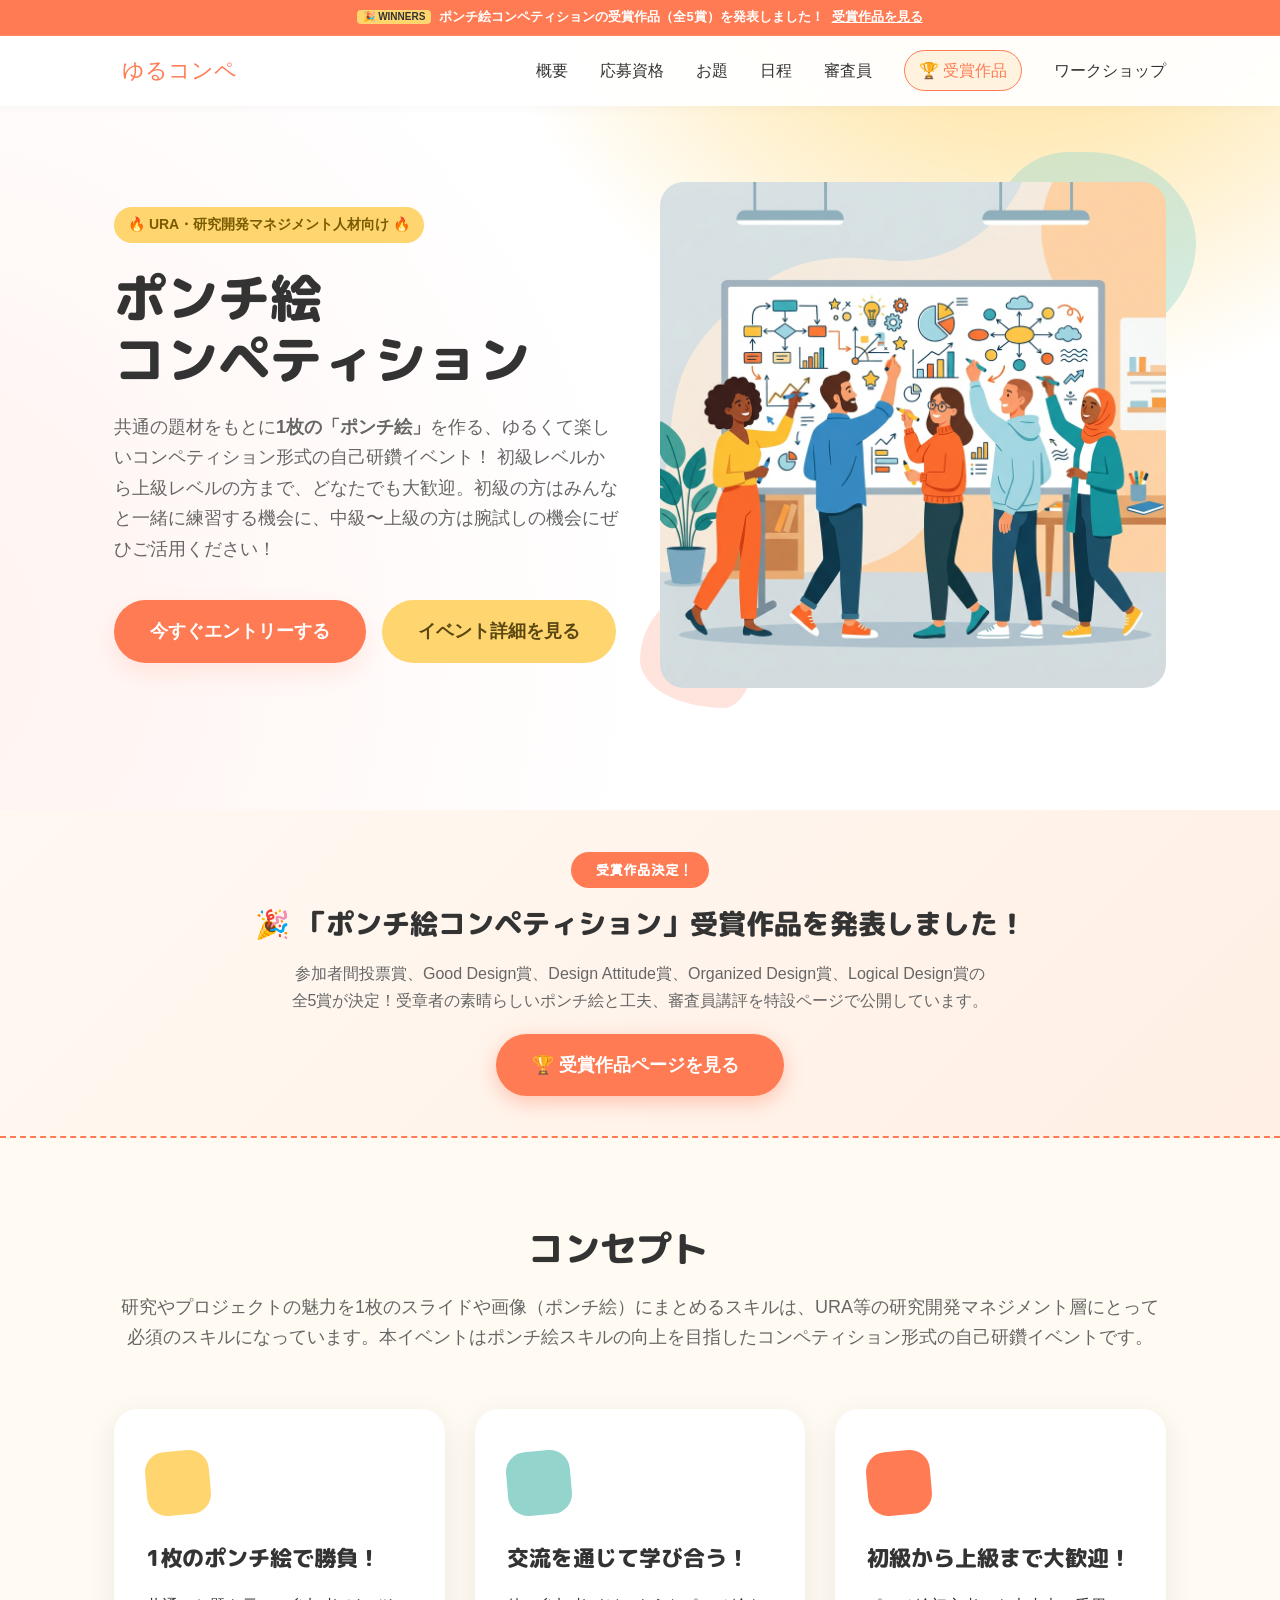
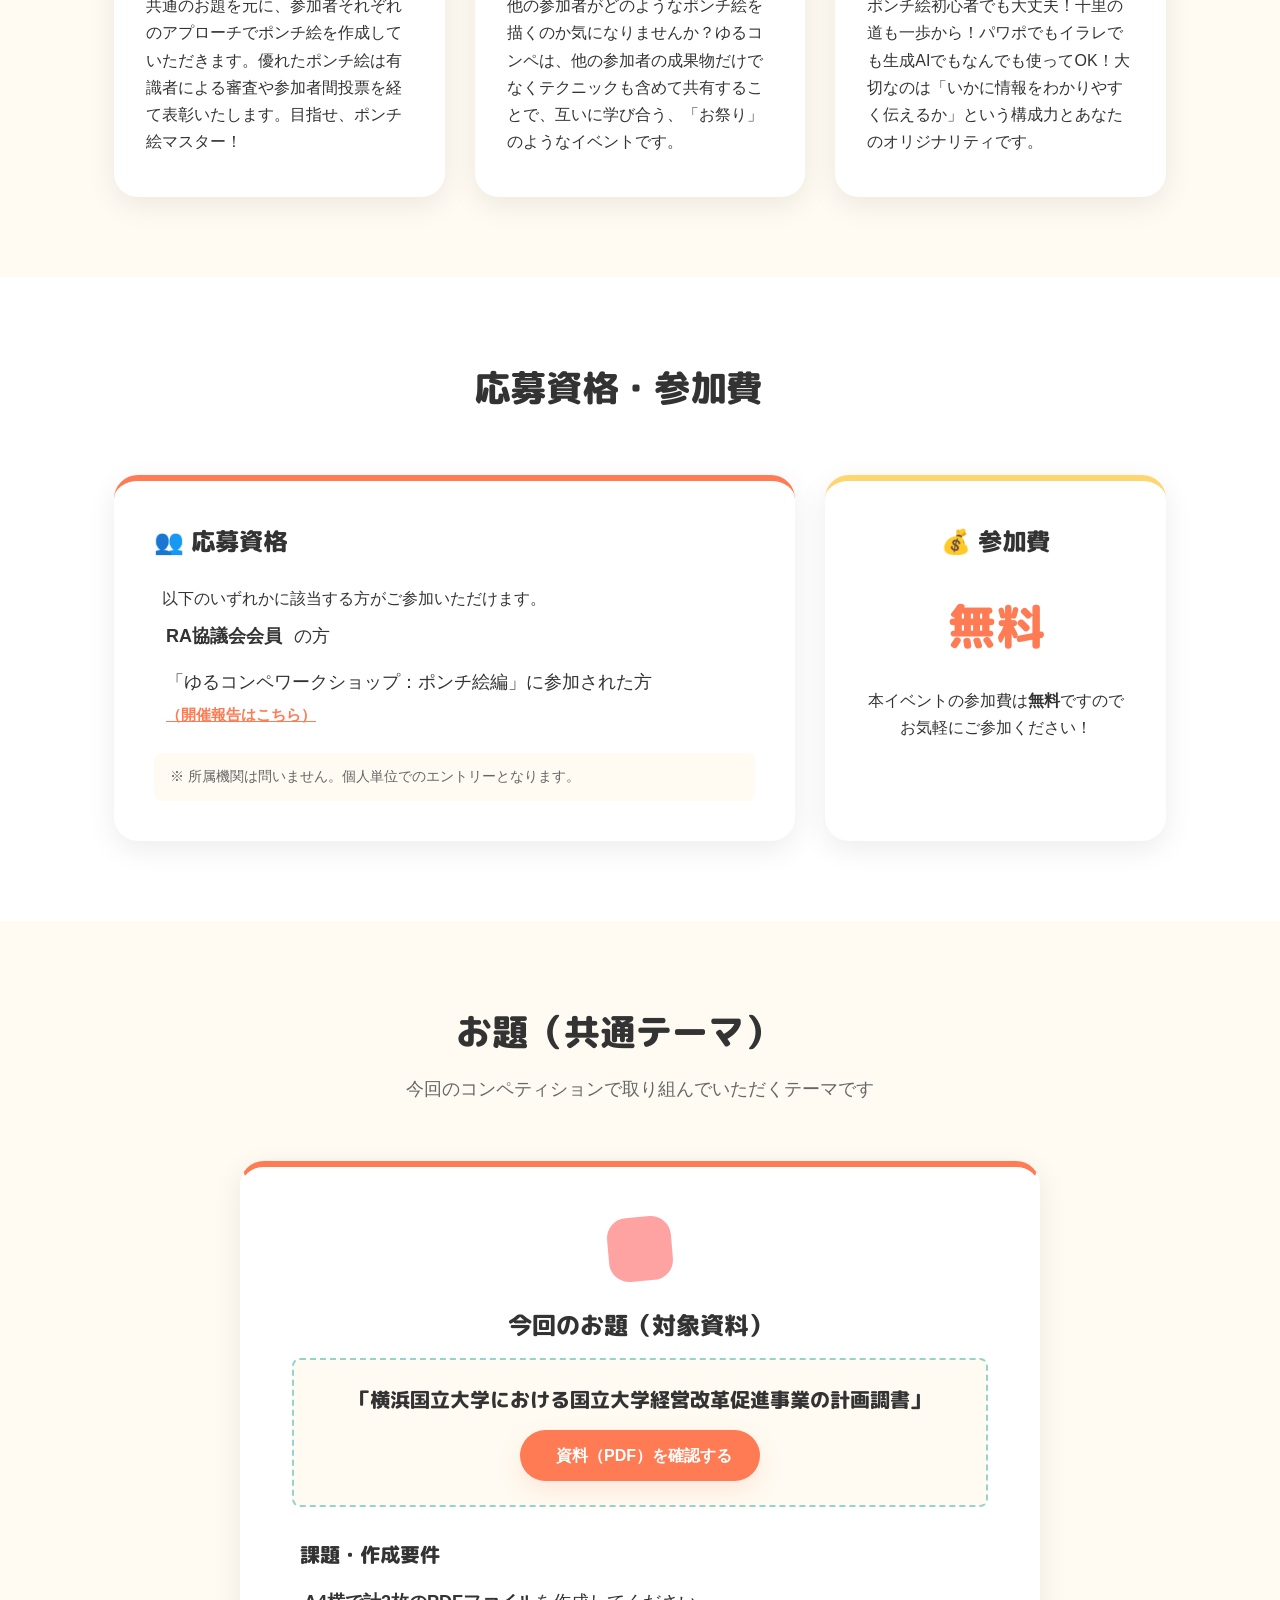
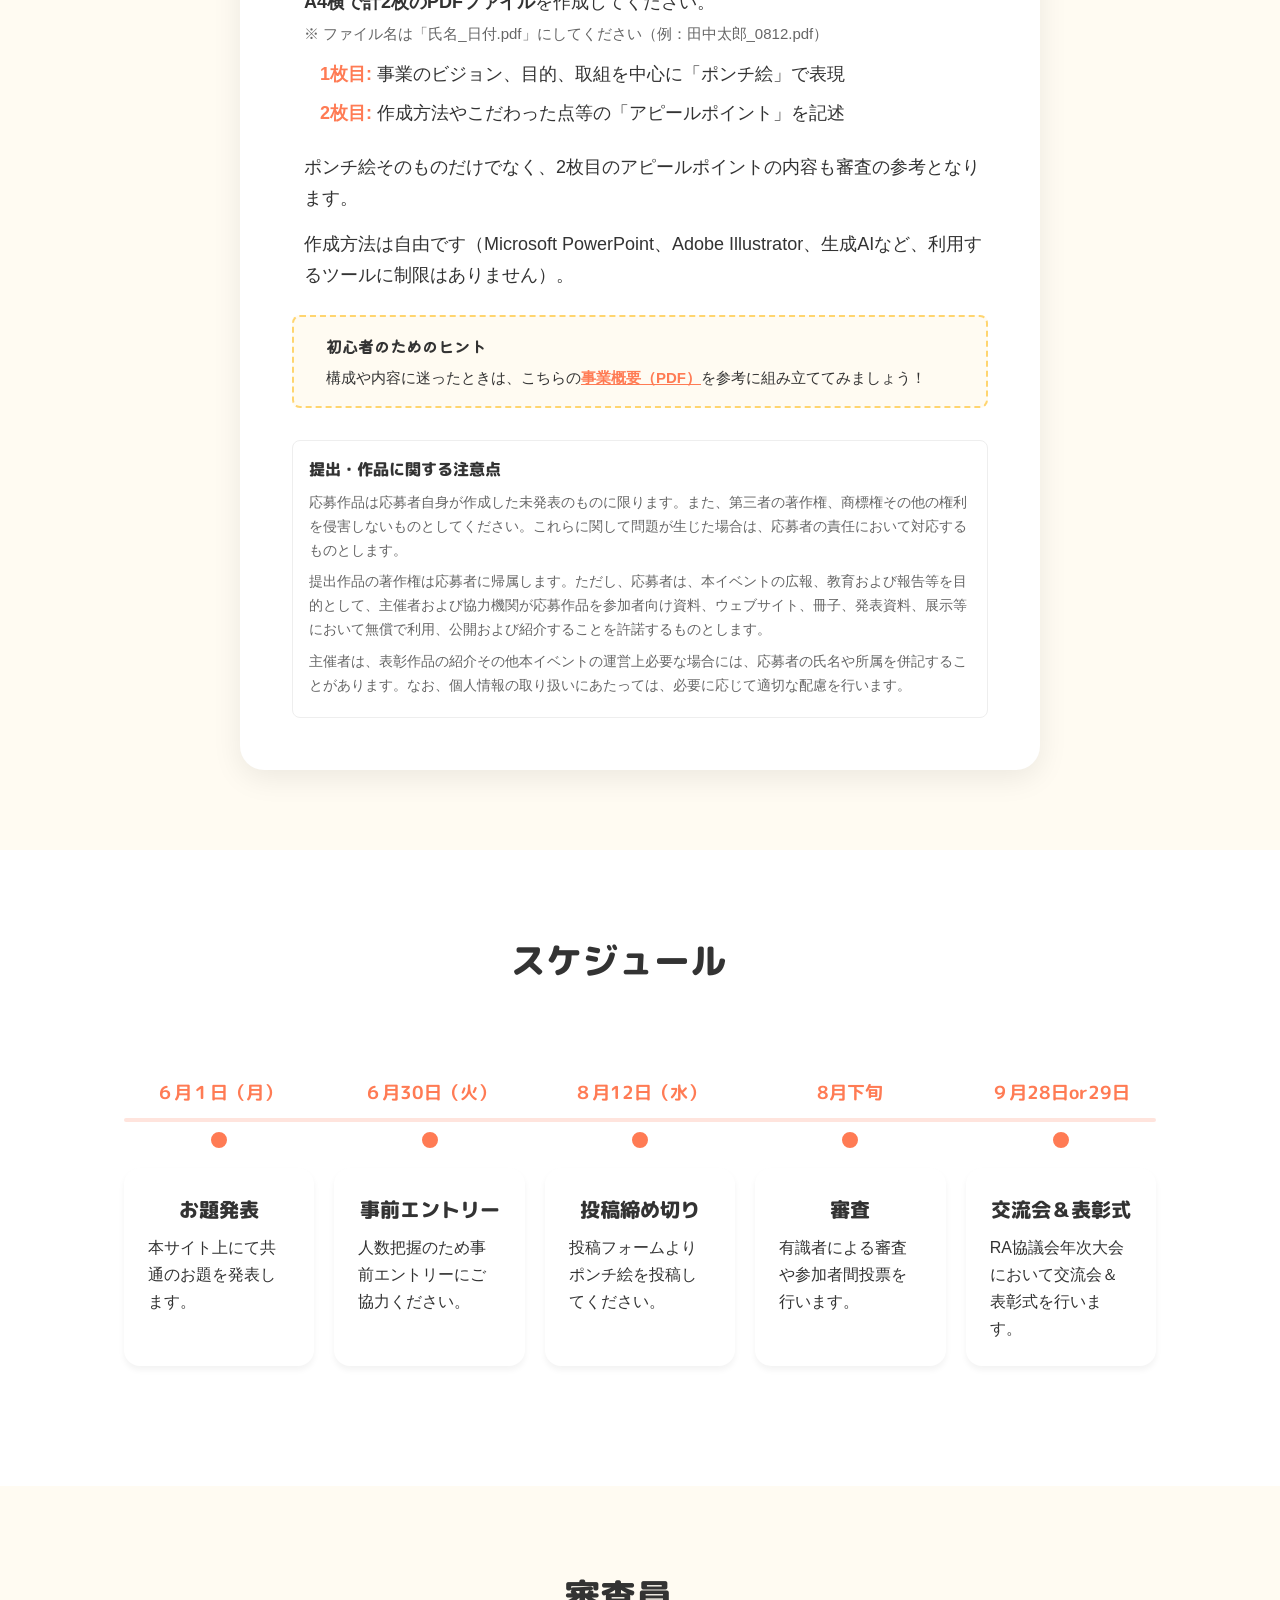
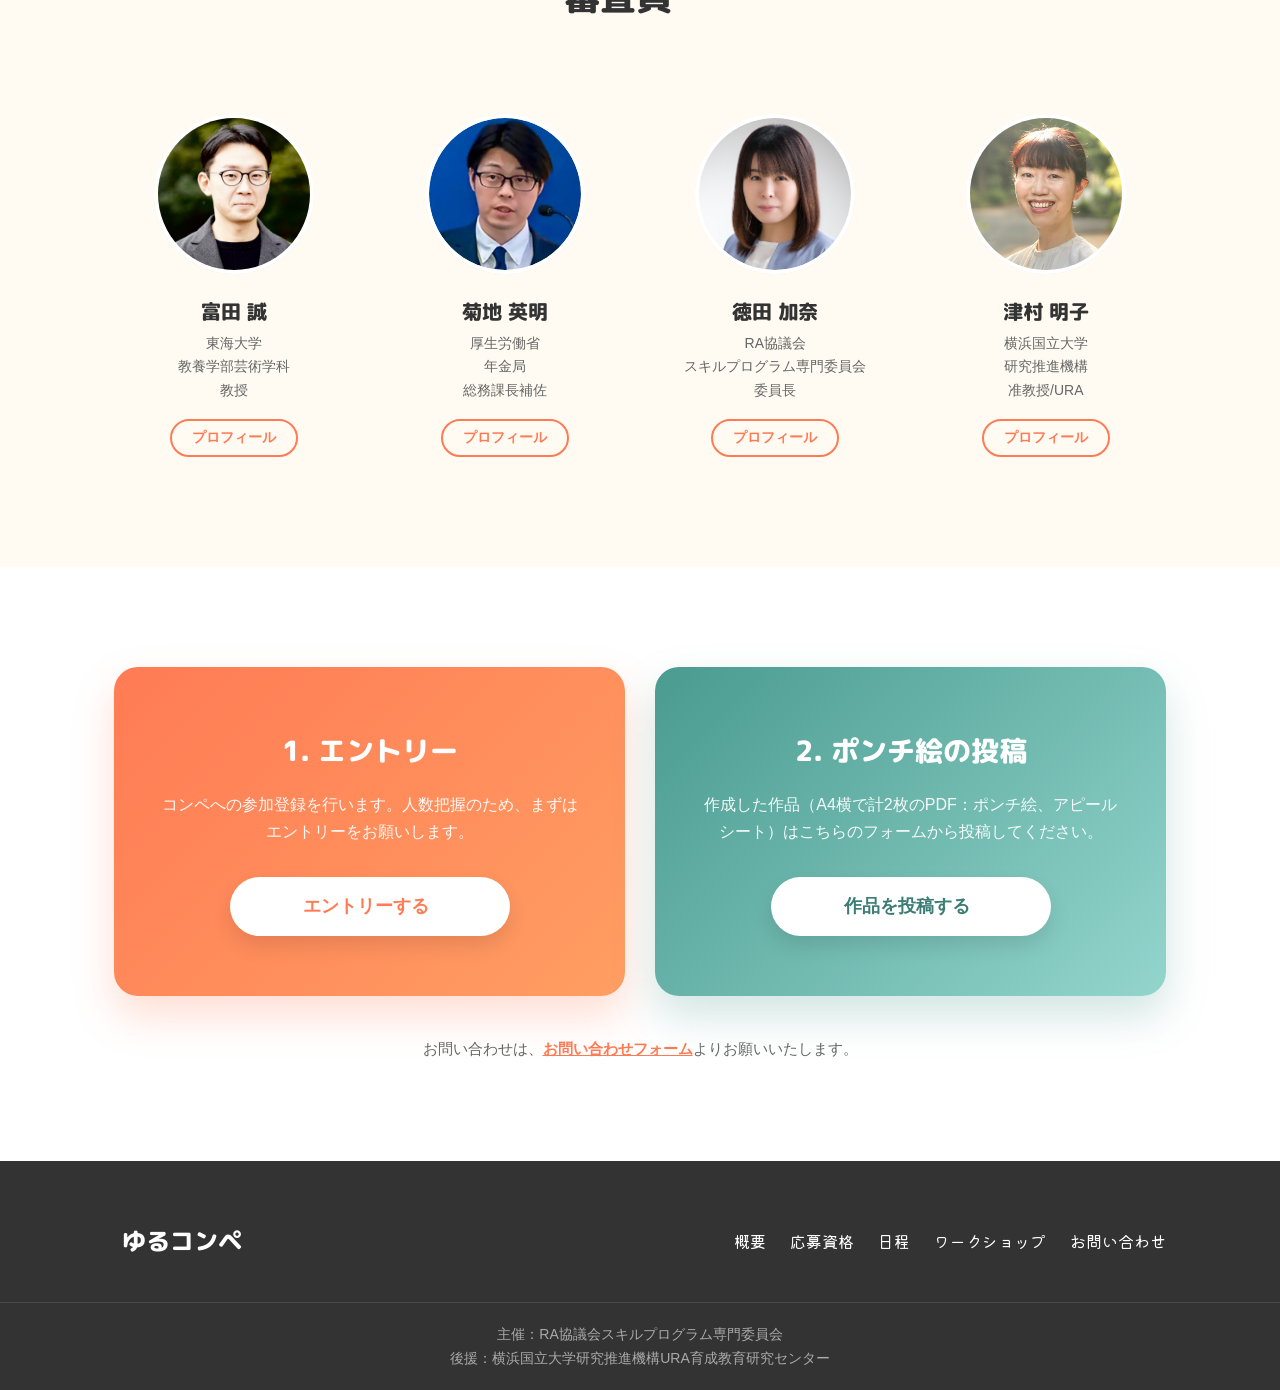
==== index.html @ 8859311f "Add files via upload" ====
<!DOCTYPE html>
<html lang="ja">

<head>
    <meta charset="UTF-8">
    <meta name="viewport" content="width=device-width, initial-scale=1.0">
    <title>ポンチ絵コンペティション | URA等の研究開発マネジメント向けイベント</title>
    <meta name="description" content="ポンチ絵コンペティション開催！共通の題材をもとに1枚のポンチ絵を作成し、表現力を競い合うポップで楽しいイベントです。URA等の研究開発マネジメント人材大歓迎！">

    <!-- OGP (Open Graph Protocol) Tags for Facebook/SNS sharing -->
    <meta property="og:title" content="ポンチ絵コンペティション | URA等の研究開発マネジメント向けイベント">
    <meta property="og:description"
        content="ポンチ絵コンペティション開催！共通の題材をもとに1枚のポンチ絵を作成し、表現力を競い合うポップで楽しいイベントです。URA等の研究開発マネジメント人材大歓迎！">
    <meta property="og:image" content="https://takuyak0625.github.io/Yuru-Competition/assets/yuru_ponchi.png">
    <meta property="og:url" content="https://takuyak0625.github.io/Yuru-Competition/">
    <meta property="og:type" content="website">
    <meta property="og:site_name" content="ゆるコンペ">

    <!-- Twitter Card Tags -->
    <meta name="twitter:card" content="summary_large_image">
    <meta name="twitter:title" content="ポンチ絵コンペティション | URA等の研究開発マネジメント向けイベント">
    <meta name="twitter:description"
        content="ポンチ絵コンペティション開催！共通の題材をもとに1枚のポンチ絵を作成し、表現力を競い合うポップで楽しいイベントです。URA等の研究開発マネジメント人材大歓迎！">
    <meta name="twitter:image" content="https://takuyak0625.github.io/Yuru-Competition/assets/yuru_ponchi.png">

    <!-- Google Fonts: Pop and rounded -->
    <link rel="preconnect" href="https://fonts.googleapis.com">
    <link rel="preconnect" href="https://fonts.gstatic.com" crossorigin>
    <link
        href="https://fonts.googleapis.com/css2?family=Kiwi+Maru:wght@400;500&family=M+PLUS+Rounded+1c:wght@400;700;800&display=swap"
        rel="stylesheet">

    <!-- CSS -->
    <link rel="stylesheet" href="style.css">

    <!-- Icons (Lucide) -->
    <script src="https://unpkg.com/lucide@latest"></script>
</head>

<body>

    <!-- Header / Navbar -->
    <header class="header">
        <div class="top-announcement">
            <div class="container announcement-container">
                <span class="announcement-badge" style="background: #FFD56F; color: #333;">🎉 WINNERS</span>
                <span class="announcement-text">ポンチ絵コンペティションの受賞作品（全5賞）を発表しました！</span>
                <a href="winners.html" class="announcement-link">受賞作品を見る <i data-lucide="arrow-right"
                        style="width: 12px; height: 12px; vertical-align: middle;"></i></a>
            </div>
        </div>
        <div class="container nav-container">
            <a href="#" class="logo">
                <i data-lucide="pen-tool"></i>
                ゆるコンペ
            </a>
            <nav class="nav-links">
                <a href="#about">概要</a>
                <a href="#rules">応募資格</a>
                <a href="#theme">お題</a>
                <a href="#schedule">日程</a>
                <a href="#judges">審査員</a>
                <a href="winners.html" class="nav-highlight">🏆 受賞作品</a>
                <a href="workshop/index.html">ワークショップ</a>
            </nav>
            <button class="menu-btn" aria-label="Menu" id="menuToggle">
                <i data-lucide="menu"></i>
            </button>
        </div>
    </header>

    <!-- Mobile Menu -->
    <div class="mobile-menu" id="mobileMenu">
        <a href="#about">概要</a>
        <a href="#rules">応募資格</a>
        <a href="#theme">お題</a>
        <a href="#schedule">日程</a>
        <a href="#judges">審査員</a>
        <a href="winners.html" style="font-weight: bold; color: var(--c-primary);">🏆 受賞作品</a>
        <a href="workshop/index.html">ワークショップ</a>
    </div>

    <!-- Hero Section -->
    <section class="hero bg-wave">
        <div class="container hero-container">
            <div class="hero-text">
                <span class="badge">🔥 URA・研究開発マネジメント人材向け 🔥</span>
                <h1 class="hero-title">ポンチ絵<br>コンペティション</h1>
                <p class="hero-subtitle">
                    共通の題材をもとに<strong>1枚の「ポンチ絵」</strong>を作る、ゆるくて楽しいコンペティション形式の自己研鑽イベント！
                    初級レベルから上級レベルの方まで、どなたでも大歓迎。初級の方はみんなと一緒に練習する機会に、中級〜上級の方は腕試しの機会にぜひご活用ください！
                </p>
                <div class="hero-actions">
                    <a href="#apply" class="btn btn-primary btn-lg">今すぐエントリーする</a>
                    <a href="#about" class="btn btn-secondary btn-lg">イベント詳細を見る</a>
                </div>
            </div>
            <div class="hero-image">
                <!-- 生成された画像をここに配置します -->
                <img src="./assets/yuru_ponchi.png" alt="ポンチ絵コンペティション イメージイラスト" class="bounce-anim" id="heroImg">
                <!-- 装飾シェイプ -->
                <div class="shape shape-1"></div>
                <div class="shape shape-2"></div>
            </div>
    </section>

    <!-- Winners Announcement Banner Section -->
    <section class="section" style="padding: 40px 0; background: linear-gradient(135deg, #FFF9F2 0%, #FFEFE5 100%); border-bottom: 2px dashed var(--c-primary);">
        <div class="container" style="text-align: center;">
            <div style="display: inline-flex; align-items: center; gap: 8px; background: var(--c-primary); color: white; padding: 6px 16px; border-radius: var(--radius-pill); font-weight: bold; font-size: 14px; margin-bottom: 12px;">
                <i data-lucide="trophy"></i> 受賞作品決定！
            </div>
            <h2 style="font-size: 28px; margin-bottom: 12px; color: var(--c-text);">🎉 「ポンチ絵コンペティション」受賞作品を発表しました！</h2>
            <p style="font-size: 16px; color: var(--c-text-light); max-width: 700px; margin: 0 auto 20px; line-height: 1.7;">
                参加者間投票賞、Good Design賞、Design Attitude賞、Organized Design賞、Logical Design賞の全5賞が決定！受章者の素晴らしいポンチ絵と工夫、審査員講評を特設ページで公開しています。
            </p>
            <a href="winners.html" class="btn btn-primary btn-lg" style="box-shadow: 0 6px 20px rgba(255, 123, 84, 0.4);">
                🏆 受賞作品ページを見る <i data-lucide="arrow-right"></i>
            </a>
        </div>
    </section>

    <!-- About Section -->
    <section id="about" class="section bg-light">
        <div class="container">
            <div class="section-header">
                <h2>コンセプト <i data-lucide="lightbulb" class="icon-inline"></i></h2>
                <p>研究やプロジェクトの魅力を1枚のスライドや画像（ポンチ絵）にまとめるスキルは、URA等の研究開発マネジメント層にとって必須のスキルになっています。本イベントはポンチ絵スキルの向上を目指したコンペティション形式の自己研鑽イベントです。
                </p>
            </div>
            <div class="about-grid">
                <div class="card card-pop">
                    <div class="card-icon bg-yellow"><i data-lucide="image"></i></div>
                    <h3>1枚のポンチ絵で勝負！</h3>
                    <p>共通のお題を元に、参加者それぞれのアプローチでポンチ絵を作成していただきます。優れたポンチ絵は有識者による審査や参加者間投票を経て表彰いたします。目指せ、ポンチ絵マスター！
                    </p>
                </div>
                <div class="card card-pop">
                    <div class="card-icon bg-blue"><i data-lucide="users"></i></div>
                    <h3>交流を通じて学び合う！</h3>
                    <p>他の参加者がどのようなポンチ絵を描くのか気になりませんか？ゆるコンペは、他の参加者の成果物だけでなくテクニックも含めて共有することで、互いに学び合う、「お祭り」のようなイベントです。</p>
                </div>
                <div class="card card-pop">
                    <div class="card-icon bg-orange"><i data-lucide="trending-up"></i></div>
                    <h3>初級から上級まで大歓迎！</h3>
                    <p>ポンチ絵初心者でも大丈夫！千里の道も一歩から！パワポでもイラレでも生成AIでもなんでも使ってOK！大切なのは「いかに情報をわかりやすく伝えるか」という構成力とあなたのオリジナリティです。</p>
                </div>
            </div>
        </div>
    </section>

    <!-- Rules Section -->
    <section id="rules" class="section">
        <div class="container">
            <div class="section-header">
                <h2>応募資格・参加費 <i data-lucide="award" class="icon-inline"></i></h2>
            </div>

            <div class="rules-container">
                <div class="rule-box">
                    <h3>👥 応募資格</h3>
                    <p style="margin:8px">以下のいずれかに該当する方がご参加いただけます。</p>
                    <ul class="check-list">
                        <li><i data-lucide="check-circle-2"></i> <strong>RA協議会会員</strong>の方</li>
                        <li><i data-lucide="check-circle-2"></i>
                            <div>
                                「ゆるコンペワークショップ：ポンチ絵編」に参加された方<br>
                                <a href="workshop/index.html"
                                    style="color: var(--c-primary); text-decoration: underline; font-weight: bold; font-size: 15px; display: inline-block; margin-top: 4px;">（開催報告はこちら）</a>
                            </div>
                        </li>
                    </ul>
                    <p class="note">※ 所属機関は問いません。個人単位でのエントリーとなります。</p>
                </div>

                <div class="rule-box cost-box">
                    <h3>💰 参加費</h3>
                    <div class="price">
                        <span class="currency">無料</span>
                    </div>
                    <p>本イベントの参加費は<strong>無料</strong>ですのでお気軽にご参加ください！</p>
                </div>
            </div>
        </div>
    </section>

    <!-- Theme Section -->
    <section id="theme" class="section bg-light">
        <div class="container">
            <div class="section-header">
                <h2>お題（共通テーマ） <i data-lucide="target" class="icon-inline"></i></h2>
                <p>今回のコンペティションで取り組んでいただくテーマです</p>
            </div>

            <div class="theme-content card"
                style="max-width: 800px; margin: 0 auto; padding: 50px; border-top: 6px solid var(--c-primary); border-radius: var(--radius-lg); box-shadow: var(--shadow-card);">
                <div class="card-icon bg-pink" style="margin: 0 auto 24px;"><i data-lucide="lightbulb"></i></div>
                <h3 style="font-size: 24px; color: var(--c-text); text-align: center; margin-bottom: 12px;">今回のお題（対象資料）
                </h3>
                <div
                    style="background: var(--c-bg-light); padding: 24px; border-radius: var(--radius-sm); text-align: center; margin-bottom: 30px; border: 2px dashed var(--c-tertiary);">
                    <h4 style="font-size: 20px; color: var(--c-text); margin-bottom: 16px; line-height: 1.5;">
                        「横浜国立大学における国立大学経営改革促進事業の計画調書」</h4>
                    <a href="https://www.mext.go.jp/content/20250912-mxt_hojinka-000042917_02.pdf" target="_blank"
                        class="btn btn-primary"><i data-lucide="external-link"></i> 資料（PDF）を確認する</a>
                </div>

                <h3
                    style="font-size: 20px; color: var(--c-text); margin-bottom: 16px; display: flex; align-items: center; gap: 8px;">
                    <i data-lucide="check-square" style="color: var(--c-primary);"></i> 課題・作成要件
                </h3>
                <ul class="check-list">
                    <li><i data-lucide="check-circle-2"></i>
                        <div>
                            <strong>A4横で計2枚のPDFファイル</strong>を作成してください。
                            <small
                                style="font-size: 15px; color: var(--c-text-light); font-weight: normal; display: block; margin-top: 4px;">※
                                ファイル名は「氏名_日付.pdf」にしてください（例：田中太郎_0812.pdf）</small>
                            <ul style="list-style: none; padding-left: 16px; margin-top: 12px;">
                                <li style="margin-bottom: 8px; display: block;"><strong
                                        style="color: var(--c-primary);">1枚目:</strong> 事業のビジョン、目的、取組を中心に「ポンチ絵」で表現</li>
                                <li style="margin-bottom: 8px; display: block;"><strong
                                        style="color: var(--c-primary);">2枚目:</strong> 作成方法やこだわった点等の「アピールポイント」を記述</li>
                            </ul>
                        </div>
                    </li>
                    <li><i data-lucide="check-circle-2"></i> ポンチ絵そのものだけでなく、2枚目のアピールポイントの内容も審査の参考となります。</li>
                    <li><i data-lucide="check-circle-2"></i> 作成方法は自由です（Microsoft PowerPoint、Adobe
                        Illustrator、生成AIなど、利用するツールに制限はありません）。</li>
                </ul>

                <div
                    style="background-color: var(--c-bg-light); border: 2px dashed var(--c-secondary); border-radius: var(--radius-sm); padding: 16px 20px; margin-top: 24px; text-align: left; display: flex; gap: 12px; align-items: flex-start;">
                    <i data-lucide="lightbulb" style="color: var(--c-primary); flex-shrink: 0; margin-top: 2px;"></i>
                    <div>
                        <strong
                            style="display: block; margin-bottom: 6px; color: var(--c-text); font-size: 16px;">初心者のためのヒント</strong>
                        <p style="margin: 0; font-size: 15px; line-height: 1.6;">構成や内容に迷ったときは、こちらの<a
                                href="https://www.mext.go.jp/content/20250912-mxt_hojinka-000042917_01.pdf"
                                target="_blank"
                                style="color: var(--c-primary); text-decoration: underline; font-weight: bold;">事業概要（PDF）</a>を参考に組み立ててみましょう！
                        </p>
                    </div>
                </div>

                <div class="note"
                    style="text-align: left; margin-top: 32px; background-color: var(--c-bg); border: 1px solid var(--c-border);">
                    <h4 style="font-size: 16px; color: var(--c-text); margin-bottom: 8px;"><i data-lucide="alert-circle"
                            style="width: 18px; height: 18px; vertical-align: text-bottom; color: var(--c-text-light);"></i>
                        提出・作品に関する注意点</h4>
                    <p style="margin-bottom: 8px; font-size: 14px; color: var(--c-text-light);">
                        応募作品は応募者自身が作成した未発表のものに限ります。また、第三者の著作権、商標権その他の権利を侵害しないものとしてください。これらに関して問題が生じた場合は、応募者の責任において対応するものとします。
                    </p>
                    <p style="margin-bottom: 8px; font-size: 14px; color: var(--c-text-light);">
                        提出作品の著作権は応募者に帰属します。ただし、応募者は、本イベントの広報、教育および報告等を目的として、主催者および協力機関が応募作品を参加者向け資料、ウェブサイト、冊子、発表資料、展示等において無償で利用、公開および紹介することを許諾するものとします。
                    </p>
                    <p style="margin-bottom: 8px; font-size: 14px; color: var(--c-text-light);">
                        主催者は、表彰作品の紹介その他本イベントの運営上必要な場合には、応募者の氏名や所属を併記することがあります。なお、個人情報の取り扱いにあたっては、必要に応じて適切な配慮を行います。
                    </p>

                </div>
            </div>
        </div>
    </section>

    <!-- Schedule Section -->
    <section id="schedule" class="section">
        <div class="container">
            <div class="section-header">
                <h2>スケジュール <i data-lucide="calendar" class="icon-inline"></i></h2>
            </div>

            <div class="timeline">
                <div class="timeline-item">
                    <div class="timeline-dot"></div>
                    <div class="timeline-date">６月１日（月）</div>
                    <div class="timeline-content">
                        <h4>お題発表</h4>
                        <p>本サイト上にて共通のお題を発表します。</p>
                    </div>
                </div>
                <div class="timeline-item">
                    <div class="timeline-dot"></div>
                    <div class="timeline-date">６月30日（火）</div>
                    <div class="timeline-content">
                        <h4>事前エントリー</h4>
                        <p>人数把握のため事前エントリーにご協力ください。</p>
                    </div>
                </div>
                <div class="timeline-item">
                    <div class="timeline-dot"></div>
                    <div class="timeline-date">８月12日（水）</div>
                    <div class="timeline-content">
                        <h4>投稿締め切り</h4>
                        <p>投稿フォームよりポンチ絵を投稿してください。</p>
                    </div>
                </div>
                <div class="timeline-item">
                    <div class="timeline-dot"></div>
                    <div class="timeline-date">8月下旬</div>
                    <div class="timeline-content">
                        <h4>審査</h4>
                        <p>有識者による審査や参加者間投票を行います。</p>
                    </div>
                </div>
                <div class="timeline-item">
                    <div class="timeline-dot"></div>
                    <div class="timeline-date">９月28日or29日</div>
                    <div class="timeline-content">
                        <h4>交流会＆表彰式</h4>
                        <p>RA協議会年次大会において交流会＆表彰式を行います。</p>
                    </div>
                </div>

            </div>
        </div>
    </section>

    <!-- Judges Section -->
    <section id="judges" class="section bg-light">
        <div class="container">
            <div class="section-header">
                <h2>審査員 <i data-lucide="users" class="icon-inline"></i></h2>
            </div>

            <div class="judging-grid">
                <div class="judge-card">
                    <div class="judge-photo">
                        <img src="./assets/judge_tomita.jpeg" alt="富田 誠">
                    </div>
                    <h4>富田 誠</h4>
                    <p class="judge-title">東海大学<br>教養学部芸術学科<br>教授</p>
                    <button class="btn btn-sm btn-outline profile-btn" style="margin-top: 16px;"
                        data-judge="tomita">プロフィール</button>
                </div>
                <div class="judge-card">
                    <div class="judge-photo">
                        <img src="./assets/judge_kikuchi.jpeg" alt="審査員2">
                    </div>
                    <h4>菊地 英明</h4>
                    <p class="judge-title">厚生労働省<br>年金局<br>総務課長補佐</p>
                    <button class="btn btn-sm btn-outline profile-btn" style="margin-top: 16px;"
                        data-judge="kikuchi">プロフィール</button>
                </div>
                <div class="judge-card">
                    <div class="judge-photo">
                        <img src="./assets/judge_tokuda.jpg" alt="審査員3">
                    </div>
                    <h4>徳田 加奈</h4>
                    <p class="judge-title">RA協議会<br>スキルプログラム専門委員会<br>委員長</p>
                    <button class="btn btn-sm btn-outline profile-btn" style="margin-top: 16px;"
                        data-judge="tokuda">プロフィール</button>
                </div>
                <div class="judge-card">
                    <div class="judge-photo">
                        <img src="./assets/judge_tsumura.jpg" alt="審査員4">
                    </div>
                    <h4>津村 明子</h4>
                    <p class="judge-title">横浜国立大学<br>研究推進機構<br>准教授/URA</p>
                    <button class="btn btn-sm btn-outline profile-btn" style="margin-top: 16px;"
                        data-judge="tsumura">プロフィール</button>
                </div>
            </div>
        </div>
    </section>

    <!-- Apply (CTA) Section -->
    <section id="apply" class="cta-section">
        <div class="container">
            <div class="cta-grid">
                <!-- 左カラム：事前エントリー -->
                <div class="cta-card entry-card">
                    <h3>1. エントリー</h3>
                    <p>コンペへの参加登録を行います。人数把握のため、まずはエントリーをお願いします。</p>
                    <a href="https://forms.gle/M8hG1rNooPNb14QD6" target="_blank"
                        class="btn btn-primary btn-cta">エントリーする <i data-lucide="arrow-right"></i></a>
                </div>
                <!-- 右カラム：ポンチ絵投稿 -->
                <div class="cta-card submit-card">
                    <h3>2. ポンチ絵の投稿</h3>
                    <p>作成した作品（A4横で計2枚のPDF：ポンチ絵、アピールシート）はこちらのフォームから投稿してください。</p>
                    <a href="https://forms.gle/QEzpR165iPy9GquUA" target="_blank"
                        class="btn btn-primary btn-cta">作品を投稿する <i data-lucide="arrow-right"></i></a>
                </div>
            </div>
            <p class="cta-inquiry">
                お問い合わせは、<a href="https://forms.gle/kbM6Da1PVxoc7uKL7" target="_blank">お問い合わせフォーム</a>よりお願いいたします。
            </p>
        </div>
    </section>

    <!-- Footer -->
    <footer class="footer">
        <div class="container footer-content">
            <div class="footer-logo">
                <i data-lucide="pen-tool"></i>
                ゆるコンペ
            </div>
            <div class="footer-links">
                <a href="#about">概要</a>
                <a href="#rules">応募資格</a>
                <a href="#schedule">日程</a>
                <a href="workshop/index.html">ワークショップ</a>
                <a href="contact.html">お問い合わせ</a>
            </div>
        </div>
        <div class="footer-bottom">
            <p>主催：RA協議会スキルプログラム専門委員会</p>
            <p>後援：横浜国立大学研究推進機構URA育成教育研究センター</p>
        </div>
    </footer>

    <!-- Modal -->
    <div id="profileModal" class="modal">
        <div class="modal-overlay"></div>
        <div class="modal-content">
            <button class="modal-close" id="modalClose"><i data-lucide="x"></i></button>
            <div class="modal-body">
                <div class="modal-header-info">
                    <div class="judge-photo" style="margin: 0; flex-shrink: 0;">
                        <img id="modalImg" src="" alt="Profile">
                    </div>
                    <div class="modal-title-wrap">
                        <h4 id="modalName">名前</h4>
                        <p class="judge-title" id="modalTitle" style="text-align: left; margin-top: 4px;">役職</p>
                    </div>
                </div>
                <div class="modal-text" id="modalProfile">
                    プロフィール詳細がここに入ります。
                </div>
            </div>
        </div>
    </div>

    <!-- Script -->
    <script src="script.js"></script>
</body>

</html>
---- style.css ----
/* 
 * Yuru-Competition - Pop & Friendly Theme 
 * Typography: M PLUS Rounded 1c (Headings) / Kiwi Maru (Body)
 */

:root {
    /* Fun, pop color palette */
    --c-primary: #FF7B54;
    /* Orange */
    --c-primary-dark: #E8633D;
    --c-secondary: #FFD56F;
    /* Yellow */
    --c-tertiary: #93D5CC;
    /* Soft Blue/Teal */
    --c-quaternary: #FFA2A2;
    /* Soft Pink */

    --c-text: #333333;
    /* Dark gray for readability */
    --c-text-light: #666666;
    --c-bg: #FFFFFF;
    --c-bg-light: #FFFBF2;
    /* Very soft yellow/cream */

    --c-border: #EEEEEE;

    /* Round, friendly styling */
    --radius-sm: 8px;
    --radius-md: 16px;
    --radius-lg: 24px;
    --radius-pill: 50px;

    /* Soft shadow to pop out elements */
    --shadow-sm: 0 4px 6px rgba(0, 0, 0, 0.05);
    --shadow-md: 0 10px 25px rgba(255, 123, 84, 0.15);
    /* Orange tinted shadow */
    --shadow-card: 0 8px 30px rgba(0, 0, 0, 0.08);

    /* Transitions */
    --trans: 0.3s cubic-bezier(0.25, 0.8, 0.25, 1);
}

/* Global Styles */
* {
    margin: 0;
    padding: 0;
    box-sizing: border-box;
}

html {
    scroll-behavior: smooth;
}

body {
    font-family: 'Kiwi Maru', 'Hiragino Maru Gothic ProN', 'Rounded Mplus 1c', 'Meiryo', sans-serif;
    color: var(--c-text);
    background-color: var(--c-bg);
    line-height: 1.7;
    overflow-x: hidden;
}

h1,
h2,
h3,
h4,
h5,
.hero-title {
    font-family: 'M PLUS Rounded 1c', sans-serif;
    font-weight: 800;
}

p,
li,
.badge,
.logo,
.nav-links a,
.mobile-menu a,
.btn {
    font-family: "Hiragino Kaku Gothic ProN", "Hiragino Sans", sans-serif;
}

a {
    text-decoration: none;
    color: inherit;
    transition: var(--trans);
}

img {
    max-width: 100%;
    display: block;
}

ul {
    list-style: none;
}

.container {
    width: 100%;
    max-width: 1100px;
    margin: 0 auto;
    padding: 0 24px;
}

.section {
    padding: 80px 0;
}

.bg-light {
    background-color: var(--c-bg-light);
}

/* Colors Classes */
.bg-yellow {
    background-color: var(--c-secondary);
    color: #B38600;
}

.bg-blue {
    background-color: var(--c-tertiary);
    color: #328176;
}

.bg-orange {
    background-color: var(--c-primary);
    color: #FFF;
}

.bg-pink {
    background-color: var(--c-quaternary);
    color: #B33D3D;
}

/* Buttons */
.btn {
    display: inline-flex;
    align-items: center;
    justify-content: center;
    gap: 8px;
    padding: 12px 28px;
    border-radius: var(--radius-pill);
    font-size: 16px;
    font-weight: 700;
    cursor: pointer;
    border: none;
    transition: var(--trans);
    text-align: center;
}

.btn:hover {
    transform: translateY(-3px);
}

.btn:active {
    transform: translateY(0);
}

.btn-primary {
    background-color: var(--c-primary);
    color: white;
    box-shadow: var(--shadow-md);
}

.btn-primary:hover {
    background-color: var(--c-primary-dark);
    box-shadow: 0 14px 30px rgba(255, 123, 84, 0.25);
}

.btn-secondary {
    background-color: var(--c-secondary);
    color: #5A4711;
}

.btn-secondary:hover {
    background-color: #F8CB54;
    box-shadow: 0 10px 25px rgba(255, 213, 111, 0.4);
}

.btn-outline {
    background-color: transparent;
    color: var(--c-primary);
    border: 2px solid var(--c-primary);
}

.btn-outline:hover {
    background-color: var(--c-primary);
    color: white;
}

.btn-sm {
    padding: 8px 20px;
    font-size: 14px;
}

.btn-lg {
    padding: 16px 36px;
    font-size: 18px;
}

.btn-xl {
    padding: 18px 48px;
    font-size: 20px;
}

/* Header */
.header {
    position: fixed;
    top: 0;
    width: 100%;
    background-color: rgba(255, 255, 255, 0.95);
    backdrop-filter: blur(10px);
    z-index: 100;
    box-shadow: 0 2px 10px rgba(0, 0, 0, 0.03);
}

.nav-container {
    display: flex;
    justify-content: space-between;
    align-items: center;
    height: 70px;
}

.logo {
    display: flex;
    align-items: center;
    gap: 8px;
    font-size: 22px;
    color: var(--c-primary);
}

.nav-links {
    display: flex;
    align-items: center;
    gap: 32px;
}

.nav-links a:not(.btn) {
    font-weight: 500;
    color: var(--c-text);
    position: relative;
}

.nav-links a:not(.btn):hover {
    color: var(--c-primary);
}

.nav-links a:not(.btn)::after {
    content: '';
    position: absolute;
    bottom: -4px;
    left: 0;
    width: 0%;
    height: 3px;
    background-color: var(--c-primary);
    border-radius: 4px;
    transition: var(--trans);
}

.nav-links a:not(.btn):hover::after {
    width: 100%;
}

.menu-btn {
    display: none;
    background: none;
    border: none;
    color: var(--c-text);
    cursor: pointer;
}

/* Mobile Menu */
.mobile-menu {
    position: fixed;
    top: 102px;
    left: 0;
    width: 100%;
    background: white;
    padding: 20px;
    display: flex;
    flex-direction: column;
    gap: 16px;
    box-shadow: 0 10px 15px rgba(0, 0, 0, 0.05);
    transform: translateY(-150%);
    transition: var(--trans);
    z-index: 99;
}

.mobile-menu.active {
    transform: translateY(0);
}

.mobile-menu a {
    text-align: center;
    padding: 12px;
    font-weight: 700;
    border-radius: var(--radius-sm);
}

.mobile-menu a:not(.btn) {
    background-color: var(--c-bg-light);
}

/* Hero Section */
.hero {
    padding-top: 120px;
    padding-bottom: 60px;
    min-height: 90vh;
    display: flex;
    align-items: center;
    position: relative;
    overflow: hidden;
}

.bg-wave {
    background: radial-gradient(circle at 80% -20%, var(--c-secondary), transparent 40%),
        radial-gradient(circle at -10% 80%, rgba(255, 123, 84, 0.1), transparent 50%);
}

.hero-container {
    display: grid;
    grid-template-columns: 1fr 1fr;
    gap: 40px;
    align-items: center;
}

.hero-text {
    z-index: 2;
}

.badge {
    display: inline-block;
    background-color: var(--c-secondary);
    color: #7A5C00;
    padding: 6px 14px;
    border-radius: var(--radius-pill);
    font-size: 14px;
    font-weight: 800;
    margin-bottom: 24px;
    display: inline-flex;
    align-items: center;
    gap: 6px;
}

.hero-title {
    font-size: 52px;
    line-height: 1.2;
    margin-bottom: 20px;
    color: var(--c-text);
}

.hero-title span {
    color: var(--c-primary);
}

.hero-subtitle {
    font-size: 18px;
    color: var(--c-text-light);
    margin-bottom: 36px;
}

.hero-actions {
    display: flex;
    gap: 16px;
    flex-wrap: wrap;
}

.hero-image {
    position: relative;
    z-index: 1;
}

.hero-image img {
    border-radius: var(--radius-lg);
    z-index: 2;
    position: relative;
}

.bounce-anim {
    animation: bounceSlow 4s ease-in-out infinite alternate;
}

@keyframes bounceSlow {
    0% {
        transform: translateY(0);
    }

    100% {
        transform: translateY(-15px);
    }
}

/* Abstract Shapes in Hero */
.shape {
    position: absolute;
    border-radius: 50%;
    z-index: 0;
}

.shape-1 {
    width: 200px;
    height: 200px;
    background-color: var(--c-tertiary);
    top: -30px;
    right: -30px;
    opacity: 0.4;
    border-radius: 40% 60% 70% 30% / 40% 50% 60% 50%;
    animation: morph 8s ease-in-out infinite;
}

.shape-2 {
    width: 120px;
    height: 120px;
    background-color: var(--c-primary);
    bottom: -20px;
    left: -20px;
    opacity: 0.2;
    border-radius: 60% 40% 30% 70% / 60% 30% 70% 40%;
    animation: morph 6s ease-in-out infinite reverse;
}

@keyframes morph {
    0% {
        border-radius: 40% 60% 70% 30% / 40% 50% 60% 50%;
    }

    34% {
        border-radius: 70% 30% 50% 50% / 30% 30% 70% 70%;
    }

    67% {
        border-radius: 100% 60% 60% 100% / 100% 100% 60% 60%;
    }

    100% {
        border-radius: 40% 60% 70% 30% / 40% 50% 60% 50%;
    }
}

/* Section Common */
.section-header {
    text-align: center;
    margin-bottom: 56px;
}

.section-header h2 {
    font-size: 36px;
    margin-bottom: 12px;
    color: var(--c-text);
    display: flex;
    justify-content: center;
    align-items: center;
    gap: 12px;
}

.section-header p {
    font-size: 18px;
    color: var(--c-text-light);
}

.icon-inline {
    color: var(--c-primary);
    width: 32px;
    height: 32px;
}

/* About Grid */
.about-grid {
    display: grid;
    grid-template-columns: repeat(auto-fit, minmax(300px, 1fr));
    gap: 30px;
}

.card {
    background-color: #FFF;
    padding: 40px 30px;
    border-radius: var(--radius-lg);
    box-shadow: var(--shadow-card);
    transition: var(--trans);
    border: 2px solid transparent;
}

.card-pop:hover {
    transform: translateY(-8px);
    border-color: var(--c-secondary);
}

.card-icon {
    width: 64px;
    height: 64px;
    border-radius: 20px;
    display: flex;
    align-items: center;
    justify-content: center;
    margin-bottom: 24px;
    transform: rotate(-5deg);
}

.card-icon svg {
    width: 32px;
    height: 32px;
}

.card h3 {
    font-size: 22px;
    margin-bottom: 16px;
}

/* Rules Section */
.rules-container {
    display: grid;
    grid-template-columns: 2fr 1fr;
    gap: 30px;
}

.rule-box {
    background: #FFF;
    padding: 40px;
    border-radius: var(--radius-lg);
    box-shadow: var(--shadow-card);
    border-top: 6px solid var(--c-primary);
}

.rule-box h3 {
    font-size: 24px;
    margin-bottom: 24px;
    color: var(--c-text);
}

.check-list li {
    display: flex;
    align-items: flex-start;
    gap: 12px;
    margin-bottom: 16px;
    font-size: 18px;
}

.check-list svg {
    color: var(--c-primary);
    flex-shrink: 0;
    margin-top: 4px;
}

.note {
    margin-top: 24px;
    font-size: 14px;
    color: var(--c-text-light);
    background: var(--c-bg-light);
    padding: 12px 16px;
    border-radius: var(--radius-sm);
}

.cost-box {
    border-top-color: var(--c-secondary);
    text-align: center;
}

.price {
    font-size: 48px;
    font-weight: 800;
    color: var(--c-primary);
    margin: 20px 0;
    font-family: 'M PLUS Rounded 1c', sans-serif;
}

/* Schedule section */
.timeline {
    display: flex;
    gap: 20px;
    padding: 20px 10px 40px;
    position: relative;
    max-width: 100%;
}

/* Custom scrollbar for timeline */
.timeline::-webkit-scrollbar {
    height: 8px;
}

.timeline::-webkit-scrollbar-track {
    background: var(--c-bg-light);
    border-radius: 8px;
}

.timeline::-webkit-scrollbar-thumb {
    background-color: var(--c-primary);
    border-radius: 8px;
}

.timeline::before {
    content: '';
    position: absolute;
    top: 70px;
    left: 10px;
    right: 10px;
    height: 4px;
    background-color: var(--c-primary);
    opacity: 0.2;
    border-radius: 4px;
}

.timeline-item {
    position: relative;
    padding-top: 100px;
    flex: 1 1 0;
    min-width: 0;
    display: flex;
    flex-direction: column;
}

.timeline-item:last-child {}

.timeline-dot {
    position: absolute;
    left: 50%;
    top: 60px;
    transform: translateX(-50%);
    width: 24px;
    height: 24px;
    background-color: var(--c-primary);
    border: 4px solid var(--c-bg);
    border-radius: 50%;
    z-index: 2;
}

.timeline-date {
    position: absolute;
    top: 10px;
    left: 0;
    right: 0;
    text-align: center;
    font-family: 'M PLUS Rounded 1c', sans-serif;
    font-weight: 700;
    color: var(--c-primary);
    font-size: 18px;
}

.timeline-content {
    background: #FFF;
    padding: 24px;
    border-radius: var(--radius-md);
    box-shadow: var(--shadow-sm);
    height: 100%;
}

.timeline-content h4 {
    font-size: 20px;
    margin-bottom: 8px;
    text-align: center;
}

/* Judging section */
.judging-grid {
    display: grid;
    grid-template-columns: repeat(auto-fit, minmax(240px, 1fr));
    gap: 30px;
}

.judge-card {
    text-align: center;
    padding: 30px 20px;
    display: flex;
    flex-direction: column;
    align-items: center;
}

.judge-circle {
    width: 80px;
    height: 80px;
    border-radius: 50%;
    margin: 0 auto 24px;
    display: flex;
    align-items: center;
    justify-content: center;
    font-size: 32px;
    font-family: 'M PLUS Rounded 1c', sans-serif;
    font-weight: 800;
    box-shadow: 0 8px 15px rgba(0, 0, 0, 0.1);
}

.judge-card h4 {
    font-size: 20px;
    margin-bottom: 12px;
}

.judge-photo {
    width: 160px;
    height: 160px;
    border-radius: 50%;
    margin: 0 auto 20px;
    overflow: hidden;
    box-shadow: 0 8px 15px rgba(0, 0, 0, 0.1);
    border: 4px solid #fff;
    background-color: var(--c-bg-light);
    flex-shrink: 0;
    transform: translateZ(0);
    -webkit-mask-image: -webkit-radial-gradient(white, black);
    mask-image: radial-gradient(white, black);
}

.judge-photo img {
    width: 100%;
    height: 100%;
    object-fit: cover;
    border-radius: 50%;
}

img[src*="judge_tomita"] {
    transform: scale(1.45) translateY(-2%);
}

img[src*="judge_tsumura"] {
    transform: scale(2.6);
    transform-origin: 52% 10%;
}

img[src*="judge_tokuda"] {
    width: 100%;
    height: 100%;
    object-fit: cover;
    object-position: center 20%;
}


.judge-title {
    font-size: 14px;
    color: var(--c-text-light);
    margin-top: -8px;
}

/* CTA Section */
.cta-section {
    padding: 100px 0;
}

.cta-grid {
    display: grid;
    grid-template-columns: 1fr 1fr;
    gap: 30px;
    margin-bottom: 40px;
}

.cta-card {
    border-radius: var(--radius-lg);
    padding: 60px 40px;
    text-align: center;
    color: white;
    position: relative;
    overflow: hidden;
    display: flex;
    flex-direction: column;
    align-items: center;
    transition: var(--trans);
}

.cta-card:hover {
    transform: translateY(-8px);
}

.cta-card.entry-card {
    background: linear-gradient(135deg, var(--c-primary), #FF9E63);
    box-shadow: 0 20px 40px rgba(255, 123, 84, 0.25);
}

.cta-card.submit-card {
    background: linear-gradient(135deg, #4A9B90, var(--c-tertiary));
    box-shadow: 0 20px 40px rgba(74, 155, 144, 0.25);
}

.cta-card-icon {
    width: 72px;
    height: 72px;
    border-radius: 50%;
    background-color: rgba(255, 255, 255, 0.2);
    display: flex;
    align-items: center;
    justify-content: center;
    margin-bottom: 24px;
}

.cta-card-icon svg {
    width: 36px;
    height: 36px;
    color: white;
}

.cta-card h3 {
    font-size: 28px;
    color: white;
    margin-bottom: 16px;
}

.cta-card p {
    font-size: 16px;
    line-height: 1.7;
    opacity: 0.95;
    margin-bottom: 32px;
    flex-grow: 1;
    max-width: 420px;
}

.cta-card .btn-cta {
    background-color: white;
    font-size: 18px;
    padding: 14px 36px;
    width: 100%;
    max-width: 280px;
    box-shadow: 0 10px 20px rgba(0, 0, 0, 0.1);
}

.entry-card .btn-cta {
    color: var(--c-primary);
}

.entry-card .btn-cta:hover {
    background-color: var(--c-secondary);
    color: #5A4711;
    box-shadow: 0 14px 25px rgba(255, 213, 111, 0.4);
}

.submit-card .btn-cta {
    color: #3b7d74;
}

.submit-card .btn-cta:hover {
    background-color: var(--c-secondary);
    color: #5A4711;
    box-shadow: 0 14px 25px rgba(255, 213, 111, 0.4);
}

.cta-inquiry {
    text-align: center;
    margin-top: 30px;
    color: var(--c-text-light);
    font-size: 15px;
}

.cta-inquiry a {
    color: var(--c-primary);
    text-decoration: underline;
    font-weight: bold;
}

.cta-inquiry a:hover {
    color: var(--c-primary-dark);
}

/* Footer */
.footer {
    background-color: var(--c-text);
    color: white;
    padding: 60px 0 20px;
}

.footer-content {
    display: flex;
    justify-content: space-between;
    align-items: center;
    flex-wrap: wrap;
    gap: 30px;
    margin-bottom: 40px;
}

.footer-logo {
    display: flex;
    align-items: center;
    gap: 8px;
    font-size: 24px;
    font-family: 'M PLUS Rounded 1c', sans-serif;
    font-weight: 800;
}

.footer-logo svg {
    color: var(--c-primary);
}

.footer-links {
    display: flex;
    gap: 24px;
}

.footer-links a:hover {
    color: var(--c-primary);
}

.socials {
    display: flex;
    gap: 16px;
}

.socials a {
    display: flex;
    align-items: center;
    justify-content: center;
    width: 40px;
    height: 40px;
    border-radius: 50%;
    background-color: rgba(255, 255, 255, 0.1);
}

.socials a:hover {
    background-color: var(--c-primary);
}

.footer-bottom {
    text-align: center;
    padding-top: 20px;
    border-top: 1px solid rgba(255, 255, 255, 0.1);
    font-size: 14px;
    color: #AAAAAA;
}

/* Responsive */
@media (max-width: 900px) {
    .hero-container {
        grid-template-columns: 1fr;
        text-align: center;
    }

    .hero-title {
        font-size: 44px;
    }

    .hero-actions {
        justify-content: center;
    }

    .rules-container {
        grid-template-columns: 1fr;
    }

    .cta-grid {
        grid-template-columns: 1fr;
        gap: 24px;
    }
}

@media (max-width: 768px) {
    .nav-links {
        display: none;
    }

    .menu-btn {
        display: block;
    }

    .section {
        padding: 60px 0;
    }

    .cta-card {
        padding: 40px 24px;
    }

    .cta-card h3 {
        font-size: 24px;
    }

    .footer-content {
        flex-direction: column;
        text-align: center;
    }
}

/* Modal Styles */
.modal {
    position: fixed;
    top: 0;
    left: 0;
    width: 100%;
    height: 100%;
    z-index: 1000;
    display: flex;
    align-items: center;
    justify-content: center;
    opacity: 0;
    pointer-events: none;
    transition: opacity 0.3s ease;
}

.modal.active {
    opacity: 1;
    pointer-events: auto;
}

.modal-overlay {
    position: absolute;
    top: 0;
    left: 0;
    width: 100%;
    height: 100%;
    background-color: rgba(0, 0, 0, 0.5);
    -webkit-backdrop-filter: blur(4px);
    backdrop-filter: blur(4px);
}

.modal-content {
    background-color: var(--c-bg);
    border-radius: var(--radius-lg);
    width: 90%;
    max-width: 500px;
    position: relative;
    z-index: 1001;
    box-shadow: var(--shadow-card);
    transform: translateY(20px);
    transition: transform 0.3s ease;
    overflow: hidden;
}

.modal.active .modal-content {
    transform: translateY(0);
}

.modal-close {
    position: absolute;
    top: 16px;
    right: 16px;
    background: none;
    border: none;
    cursor: pointer;
    color: var(--c-text-light);
    width: 32px;
    height: 32px;
    display: flex;
    align-items: center;
    justify-content: center;
    border-radius: 50%;
    transition: var(--trans);
}

.modal-close:hover {
    background-color: var(--c-bg-light);
    color: var(--c-text);
}

.modal-body {
    padding: 32px;
}

.modal-header-info {
    display: flex;
    align-items: center;
    gap: 20px;
    margin-bottom: 24px;
    border-bottom: 1px solid var(--c-border);
    padding-bottom: 24px;
}

.modal-title-wrap h4 {
    font-size: 24px;
    margin-bottom: 0;
}

.modal-text {
    font-size: 15px;
    color: var(--c-text);
    line-height: 1.8;
}

.modal-text a {
    color: var(--c-primary);
    text-decoration: underline;
    text-decoration-style: dotted;
    text-underline-offset: 3px;
    font-weight: bold;
    transition: var(--trans);
}

.modal-text a:hover {
    color: var(--c-primary-dark);
    text-decoration-style: solid;
    background-color: var(--c-bg-light);
}

/* Explanatory Meeting Archive Section */
.section-archive {
    padding: 60px 0;
    background-color: var(--c-bg-light);
    border-bottom: 2px dashed rgba(255, 123, 84, 0.15);
    text-align: center;
}

.archive-simple-content {
    max-width: 680px;
    margin: 0 auto;
    display: flex;
    flex-direction: column;
    align-items: center;
    gap: 20px;
    padding: 0 24px;
}

.badge-archive-simple {
    background-color: var(--c-tertiary) !important;
    color: #328176 !important;
    margin-bottom: 0 !important;
}

.archive-simple-content h2 {
    font-size: 32px;
    color: var(--c-text);
    margin-bottom: 0;
}

.archive-simple-content p {
    font-size: 16px;
    color: var(--c-text-light);
    line-height: 1.7;
    margin-bottom: 8px;
}

@media (max-width: 768px) {
    .section-archive {
        padding: 40px 0;
    }
    
    .archive-simple-content h2 {
        font-size: 26px;
    }
    
    .archive-simple-content p {
        font-size: 15px;
    }
    
    .top-announcement {
        font-size: 11px;
    }
    
    .announcement-badge {
        padding: 1px 4px;
    }
}

/* Top Announcement Bar */
.top-announcement {
    background-color: var(--c-primary);
    color: white;
    font-size: 13px;
    padding: 6px 0;
    text-align: center;
    font-family: "Hiragino Kaku Gothic ProN", "Hiragino Sans", sans-serif;
    font-weight: 700;
    border-bottom: 1px solid rgba(255, 255, 255, 0.1);
}

.announcement-container {
    display: flex;
    align-items: center;
    justify-content: center;
    gap: 8px;
}

.announcement-badge {
    background-color: white;
    color: var(--c-primary);
    font-size: 10px;
    font-weight: 800;
    padding: 1px 6px;
    border-radius: 4px;
    display: inline-block;
    line-height: 1.2;
}

.announcement-link {
    color: white;
    text-decoration: underline;
    font-weight: 800;
}

.announcement-link:hover {
    color: var(--c-secondary);
}

/* Nav Highlight Link */
.nav-highlight {
    background-color: #FFF3E0;
    color: var(--c-primary) !important;
    font-weight: 700;
    padding: 6px 14px;
    border-radius: var(--radius-pill);
    border: 1.5px solid var(--c-primary);
    display: inline-flex;
    align-items: center;
    gap: 4px;
}

.nav-highlight:hover {
    background-color: var(--c-primary);
    color: white !important;
    transform: translateY(-2px);
    box-shadow: 0 4px 12px rgba(255, 123, 84, 0.3);
}

.nav-links a.active-link {
    color: var(--c-primary);
    font-weight: 700;
}

/* ==========================================================================
   Winners Page Styles
   ========================================================================== */
.winners-hero {
    background: linear-gradient(135deg, #FFF9F2 0%, #FFF0E5 50%, #F5F7FF 100%);
    padding: 160px 0 60px;
    text-align: center;
    position: relative;
    overflow: hidden;
}

.winners-hero-badge {
    display: inline-flex;
    align-items: center;
    gap: 8px;
    background: white;
    color: var(--c-primary);
    padding: 8px 20px;
    border-radius: var(--radius-pill);
    font-weight: 800;
    font-size: 15px;
    box-shadow: var(--shadow-sm);
    border: 1px solid rgba(255, 123, 84, 0.2);
    margin-bottom: 20px;
}

.winners-hero-title {
    font-size: 42px;
    line-height: 1.3;
    margin-bottom: 16px;
    color: #2D3748;
}

.winners-hero-subtitle {
    font-size: 17px;
    color: var(--c-text-light);
    max-width: 720px;
    margin: 0 auto 32px;
    line-height: 1.8;
}

/* Award Filter Tabs */
.award-filter-nav {
    display: flex;
    justify-content: center;
    flex-wrap: wrap;
    gap: 12px;
    margin-top: 10px;
}

.filter-tab {
    padding: 10px 20px;
    border-radius: var(--radius-pill);
    background: white;
    border: 2px solid #E2E8F0;
    color: var(--c-text);
    font-weight: 700;
    font-size: 14px;
    cursor: pointer;
    transition: var(--trans);
    display: inline-flex;
    align-items: center;
    gap: 6px;
}

.filter-tab:hover {
    border-color: var(--c-primary);
    color: var(--c-primary);
}

.filter-tab.active {
    background: var(--c-primary);
    color: white;
    border-color: var(--c-primary);
    box-shadow: 0 4px 14px rgba(255, 123, 84, 0.35);
}

/* Winners Grid & Cards */
.winners-section {
    padding: 60px 0 90px;
    background-color: var(--c-bg-light);
}

.winners-section .container {
    max-width: 1240px;
}

.winner-card {
    background: white;
    border-radius: var(--radius-lg);
    box-shadow: var(--shadow-card);
    margin-bottom: 50px;
    overflow: hidden;
    border: 1px solid rgba(0, 0, 0, 0.05);
    transition: var(--trans);
    scroll-margin-top: 130px;
}

.winner-card:hover {
    box-shadow: 0 16px 40px rgba(0, 0, 0, 0.12);
    transform: translateY(-4px);
}

/* Award Header Colors */
.winner-card-header {
    padding: 24px 32px;
    color: white;
    display: flex;
    justify-content: space-between;
    align-items: center;
    flex-wrap: wrap;
    gap: 16px;
}

.award-vote .winner-card-header {
    background: linear-gradient(135deg, #FF9F43 0%, #FF6B6B 100%);
}

.award-good-design .winner-card-header {
    background: linear-gradient(135deg, #A55EEA 0%, #45AAF2 100%);
}

.award-attitude .winner-card-header {
    background: linear-gradient(135deg, #26DE81 0%, #20BF6B 100%);
}

.award-organized .winner-card-header {
    background: linear-gradient(135deg, #3B3B98 0%, #18DCFF 100%);
}

.award-logical .winner-card-header {
    background: linear-gradient(135deg, #FD79A8 0%, #E84393 100%);
}

.award-badge-large {
    display: inline-flex;
    align-items: center;
    gap: 10px;
    font-size: 22px;
    font-weight: 800;
    font-family: 'M PLUS Rounded 1c', sans-serif;
}

.award-subtitle {
    font-size: 13px;
    opacity: 0.9;
    font-weight: normal;
    display: block;
    margin-top: 2px;
}

.winner-card-body {
    padding: 36px;
}

.winner-meta-grid {
    display: grid;
    grid-template-columns: 1.5fr 1fr;
    gap: 36px;
    align-items: start;
}

@media (max-width: 960px) {
    .winner-meta-grid {
        grid-template-columns: 1fr;
    }
}

.winner-preview-box {
    position: relative;
    border-radius: var(--radius-md);
    overflow: hidden;
    border: 3px solid var(--c-border);
    box-shadow: var(--shadow-md);
    cursor: pointer;
    background: #FAFAFA;
}

.winner-preview-box img {
    width: 100%;
    height: auto;
    display: block;
    transition: transform 0.4s ease;
}

.winner-preview-box:hover img {
    transform: scale(1.02);
}

.preview-overlay-btn {
    position: absolute;
    bottom: 16px;
    right: 16px;
    background: rgba(0, 0, 0, 0.75);
    color: white;
    padding: 8px 16px;
    border-radius: var(--radius-pill);
    font-size: 13px;
    font-weight: 700;
    display: flex;
    align-items: center;
    gap: 6px;
    backdrop-filter: blur(4px);
    transition: var(--trans);
}

.winner-preview-box:hover .preview-overlay-btn {
    background: var(--c-primary);
}

.winner-info-content {
    display: flex;
    flex-direction: column;
    gap: 20px;
}

.work-title {
    font-size: 24px;
    color: var(--c-text);
    line-height: 1.4;
    border-bottom: 2px solid var(--c-border);
    padding-bottom: 12px;
}

.winner-author-info {
    display: flex;
    align-items: center;
    gap: 12px;
    background: #F8FAFC;
    padding: 14px 20px;
    border-radius: var(--radius-sm);
    border-left: 4px solid var(--c-primary);
}

.winner-author-name {
    font-size: 23px;
    font-weight: 800;
    font-family: 'M PLUS Rounded 1c', sans-serif;
    color: var(--c-text);
    line-height: 1.3;
}

.winner-author-org {
    font-size: 14px;
    font-weight: 500;
    color: var(--c-text-light);
    margin-top: 3px;
}

.evaluation-box {
    background: #FFFBF0;
    border: 1.5px dashed #FFD56F;
    border-radius: var(--radius-sm);
    padding: 20px;
}

.evaluation-box h5 {
    font-size: 15px;
    color: #D97706;
    margin-bottom: 6px;
    display: flex;
    align-items: center;
    gap: 6px;
}

.evaluation-box p {
    font-size: 14px;
    color: #4B5563;
    line-height: 1.6;
}

.comment-tabs-container {
    margin-top: 10px;
}

.comment-card {
    background: #F1F5F9;
    border-radius: var(--radius-sm);
    padding: 16px 20px;
    margin-top: 12px;
}

.comment-card-header {
    font-weight: 700;
    font-size: 14px;
    color: var(--c-text);
    margin-bottom: 8px;
    display: flex;
    align-items: center;
    gap: 6px;
}

.comment-card p {
    font-size: 14px;
    color: var(--c-text-light);
    line-height: 1.6;
}

/* Overall Judge Review Section */
.overall-review-section {
    background: white;
    border-radius: var(--radius-lg);
    padding: 40px;
    box-shadow: var(--shadow-card);
    margin-top: 60px;
}

.overall-review-section h3 {
    font-size: 26px;
    text-align: center;
    margin-bottom: 30px;
    color: var(--c-text);
}

.overall-grid {
    display: grid;
    grid-template-columns: repeat(auto-fit, minmax(240px, 1fr));
    gap: 24px;
}

.overall-card {
    background: var(--c-bg-light);
    border-radius: var(--radius-md);
    padding: 24px;
    border: 1px solid var(--c-border);
}

.overall-card-judge {
    display: flex;
    align-items: center;
    gap: 12px;
    margin-bottom: 14px;
}

.overall-card-judge img {
    width: 48px;
    height: 48px;
    border-radius: 50%;
    object-fit: cover;
}

.overall-card-judge h4 {
    font-size: 16px;
    color: var(--c-text);
}

.overall-card-judge span {
    font-size: 12px;
    color: var(--c-text-light);
    display: block;
}

.overall-card p {
    font-size: 13.5px;
    line-height: 1.6;
    color: var(--c-text-light);
}

/* Large Viewer Modal */
.winner-modal-body {
    max-width: 900px;
    width: 90%;
    background: white;
    border-radius: var(--radius-lg);
    padding: 32px;
    max-height: 90vh;
    overflow-y: auto;
}

.winner-modal-image {
    width: 100%;
    border-radius: var(--radius-md);
    border: 1px solid var(--c-border);
    margin-bottom: 20px;
}

@media (max-width: 768px) {
    .winners-hero-title {
        font-size: 30px;
    }
    
    .winner-card-header {
        padding: 16px 20px;
    }
    
    .winner-card-body {
        padding: 20px;
    }
    
    .work-title {
        font-size: 20px;
    }
}
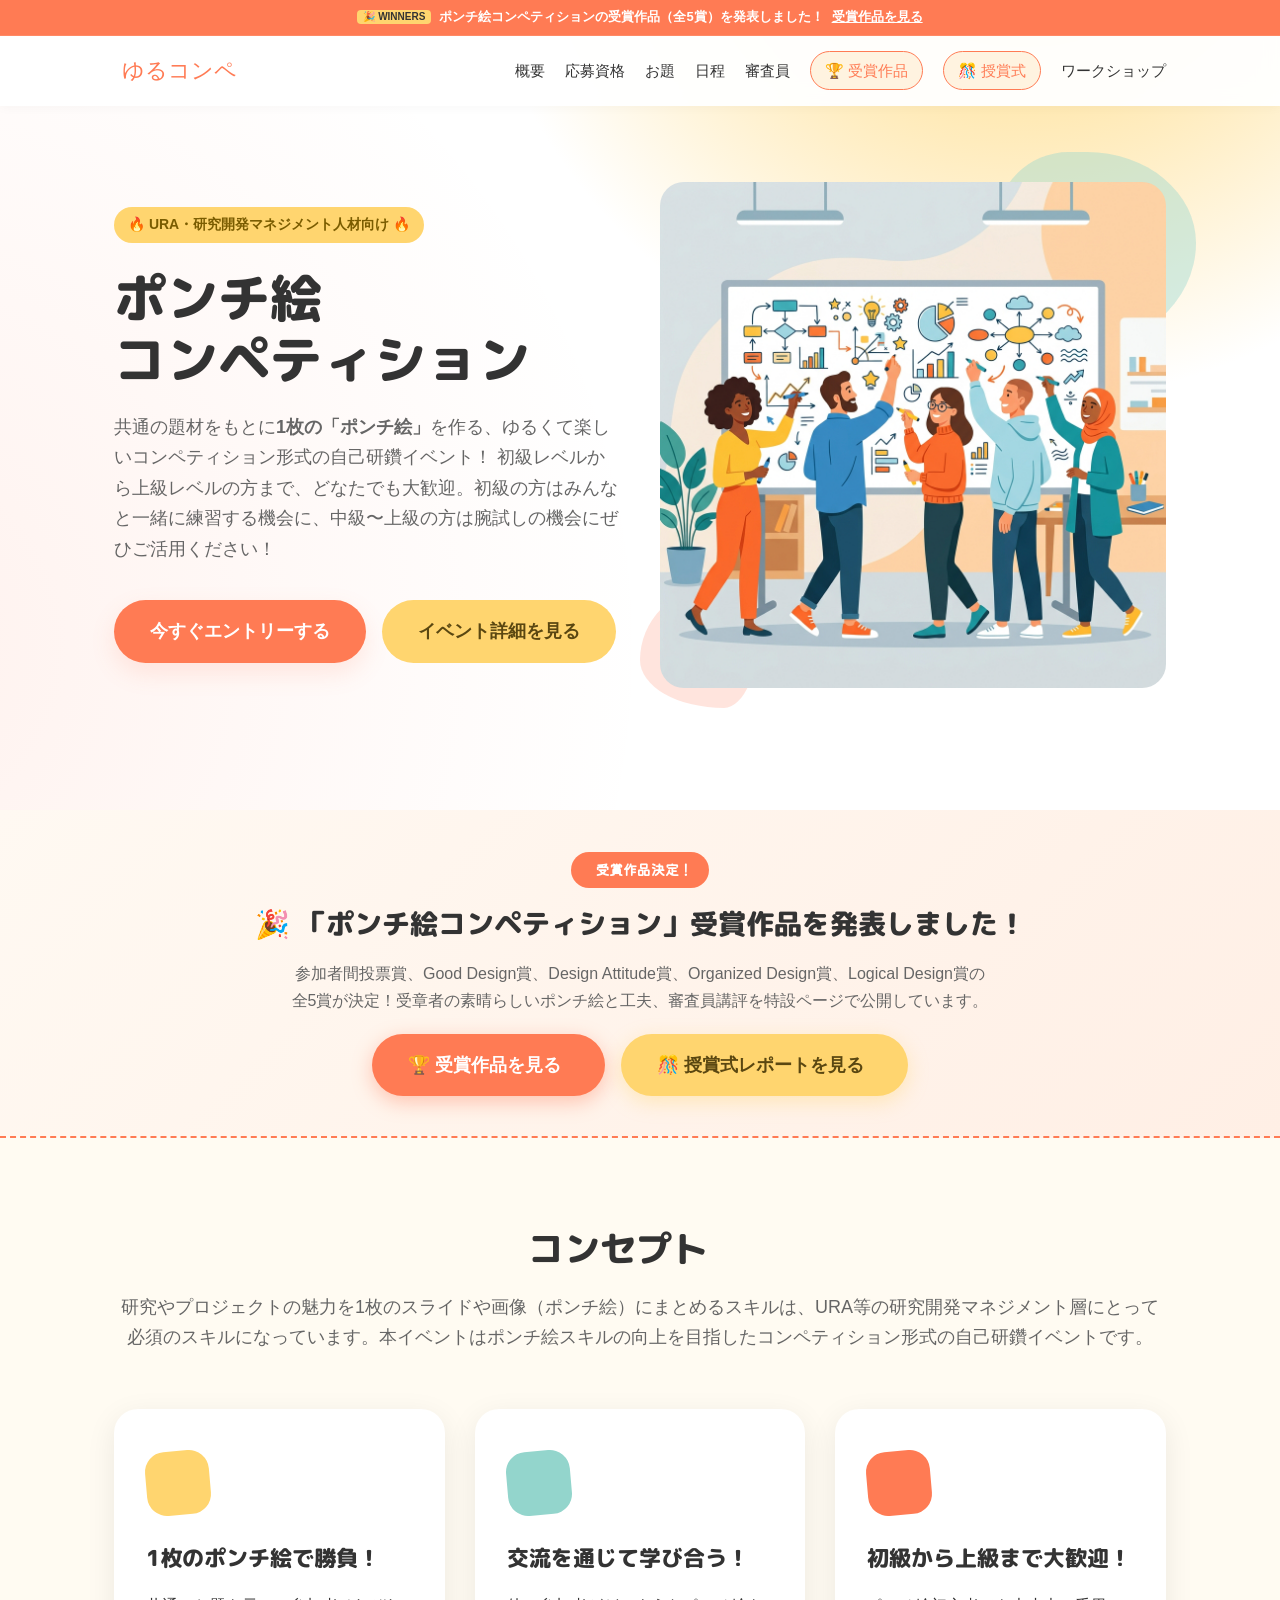
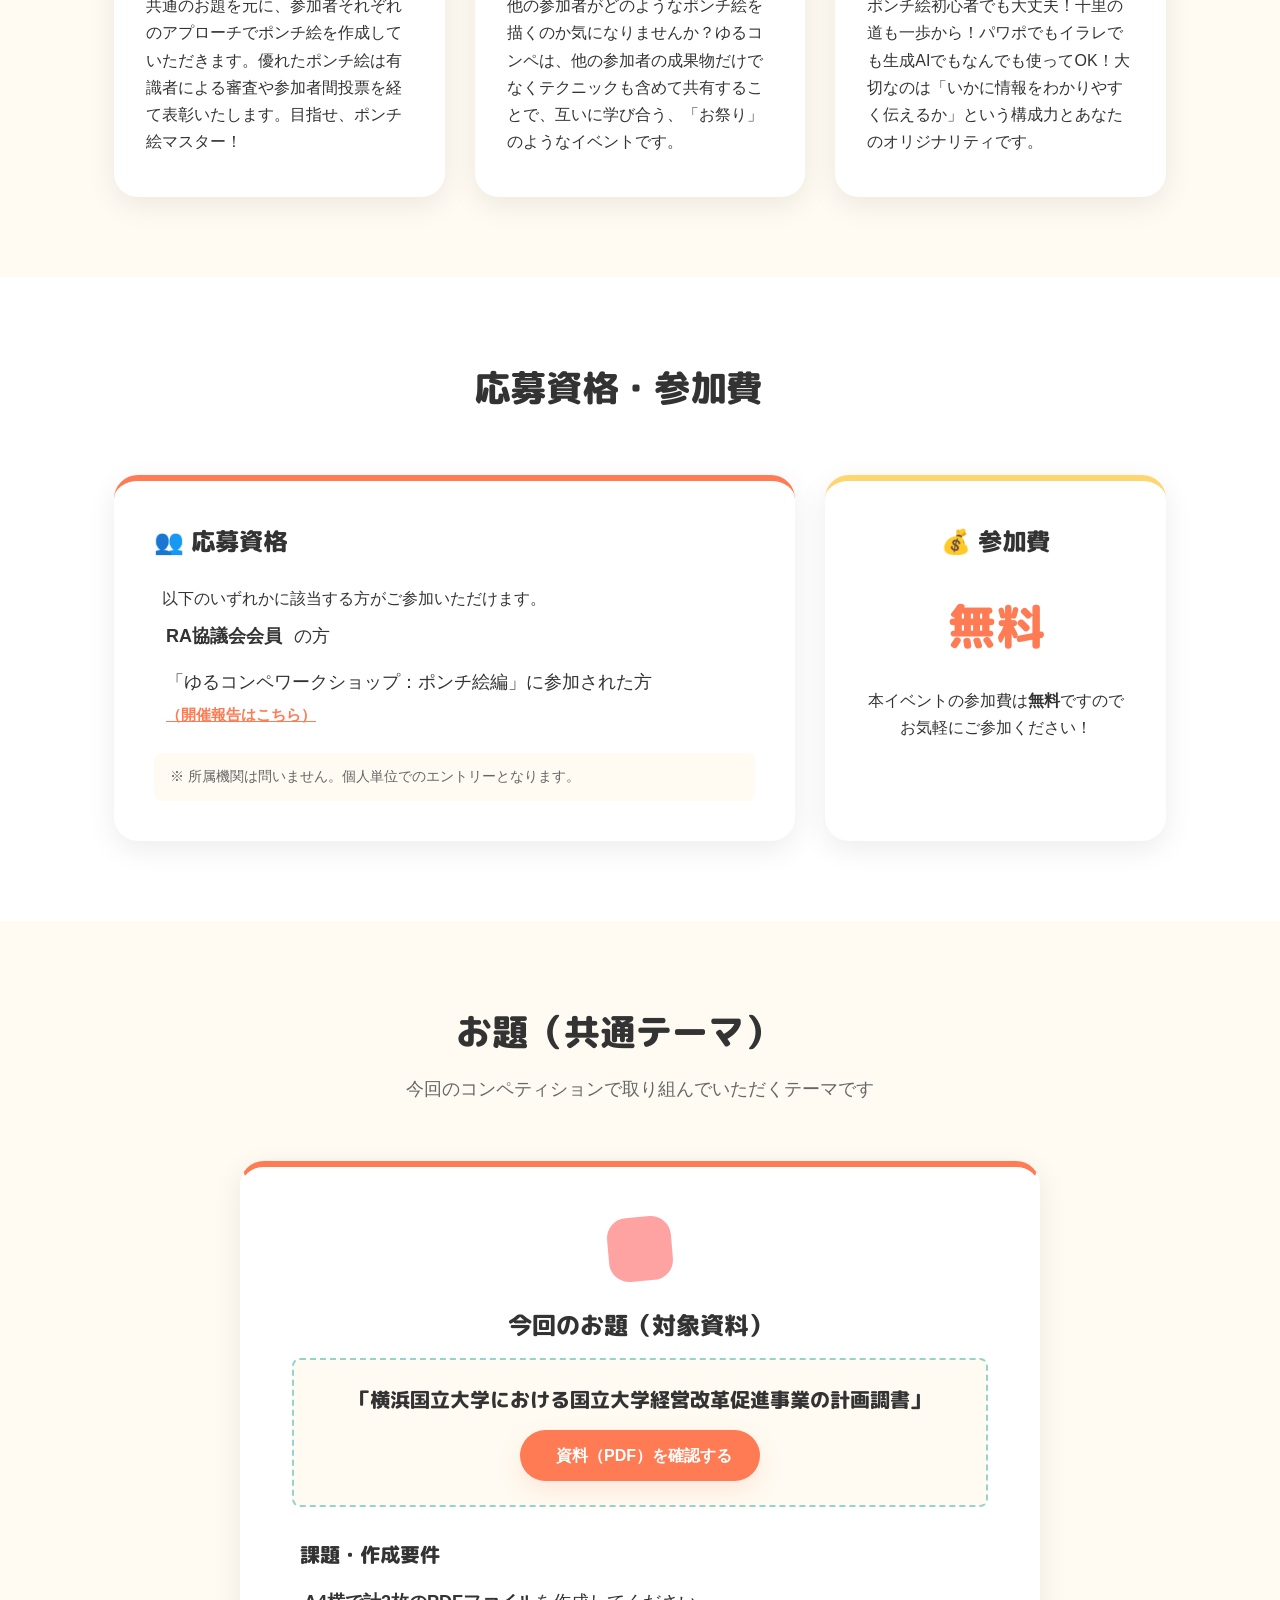
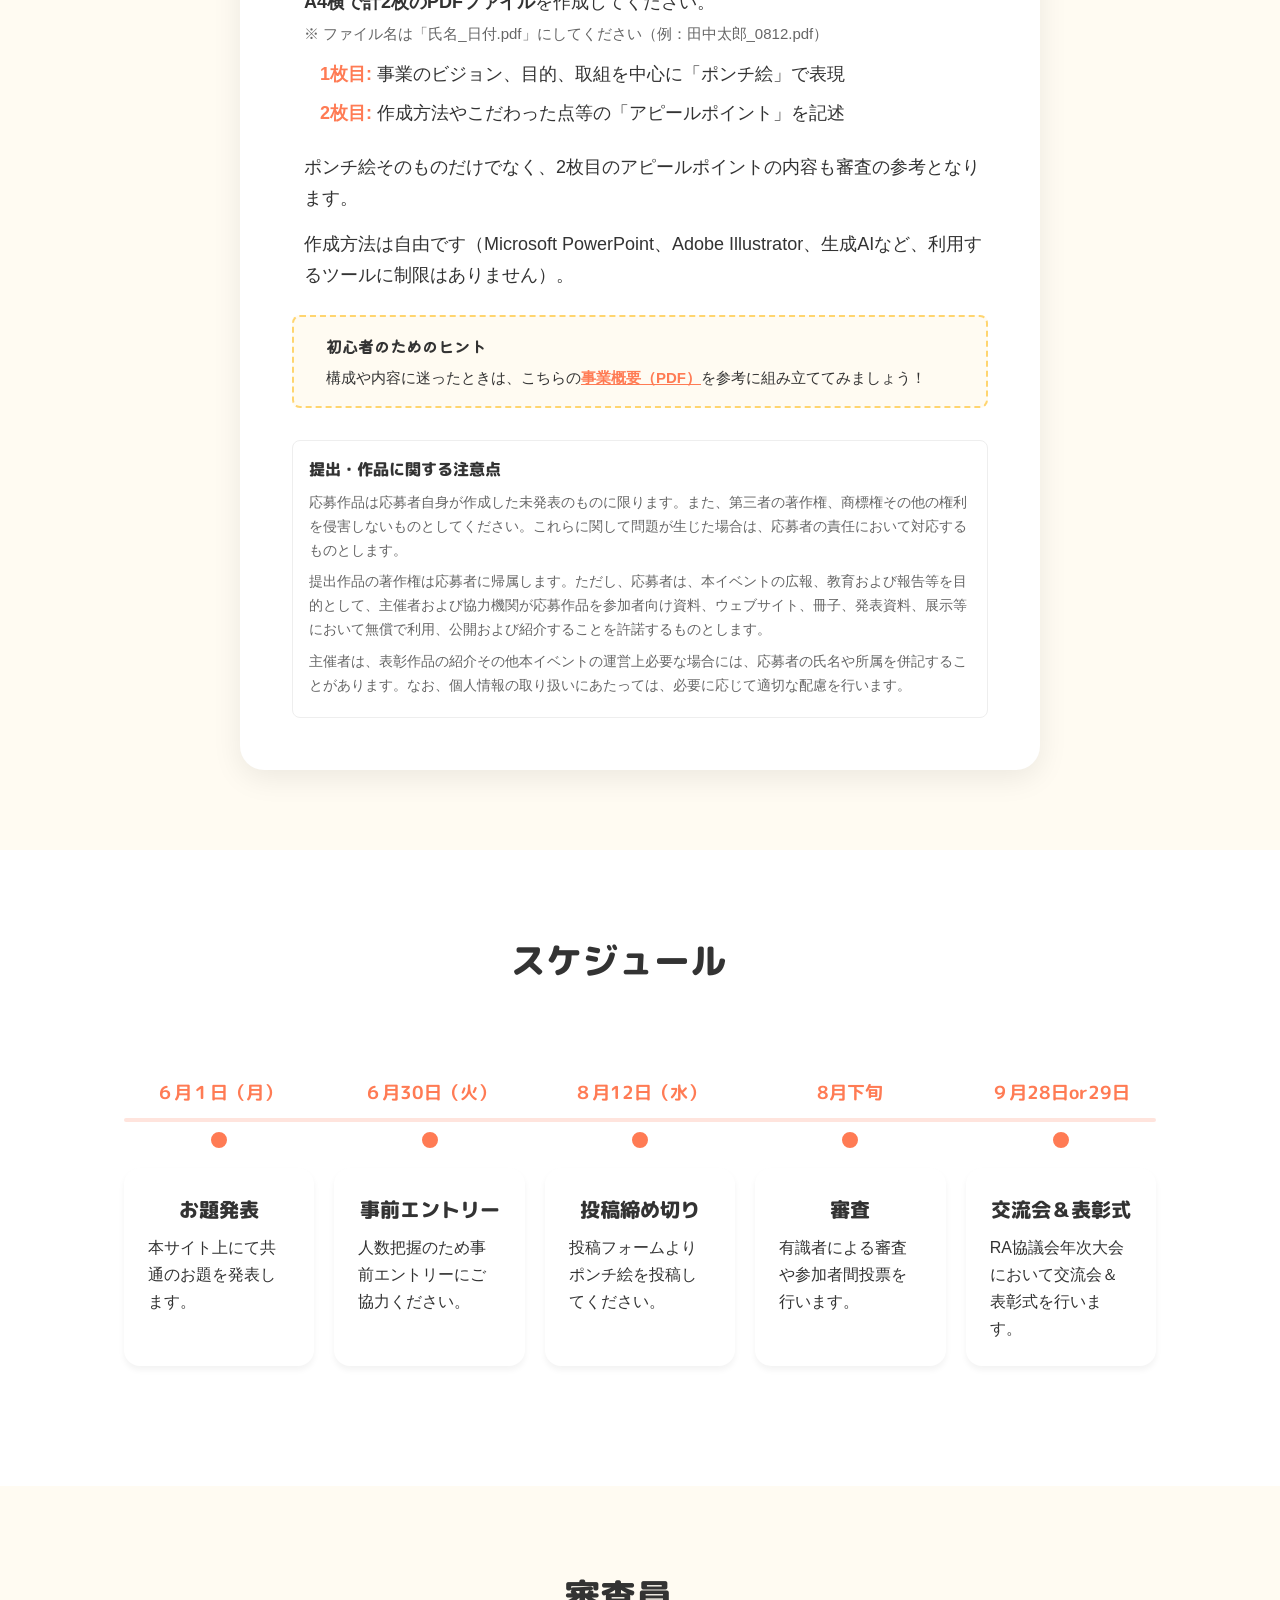
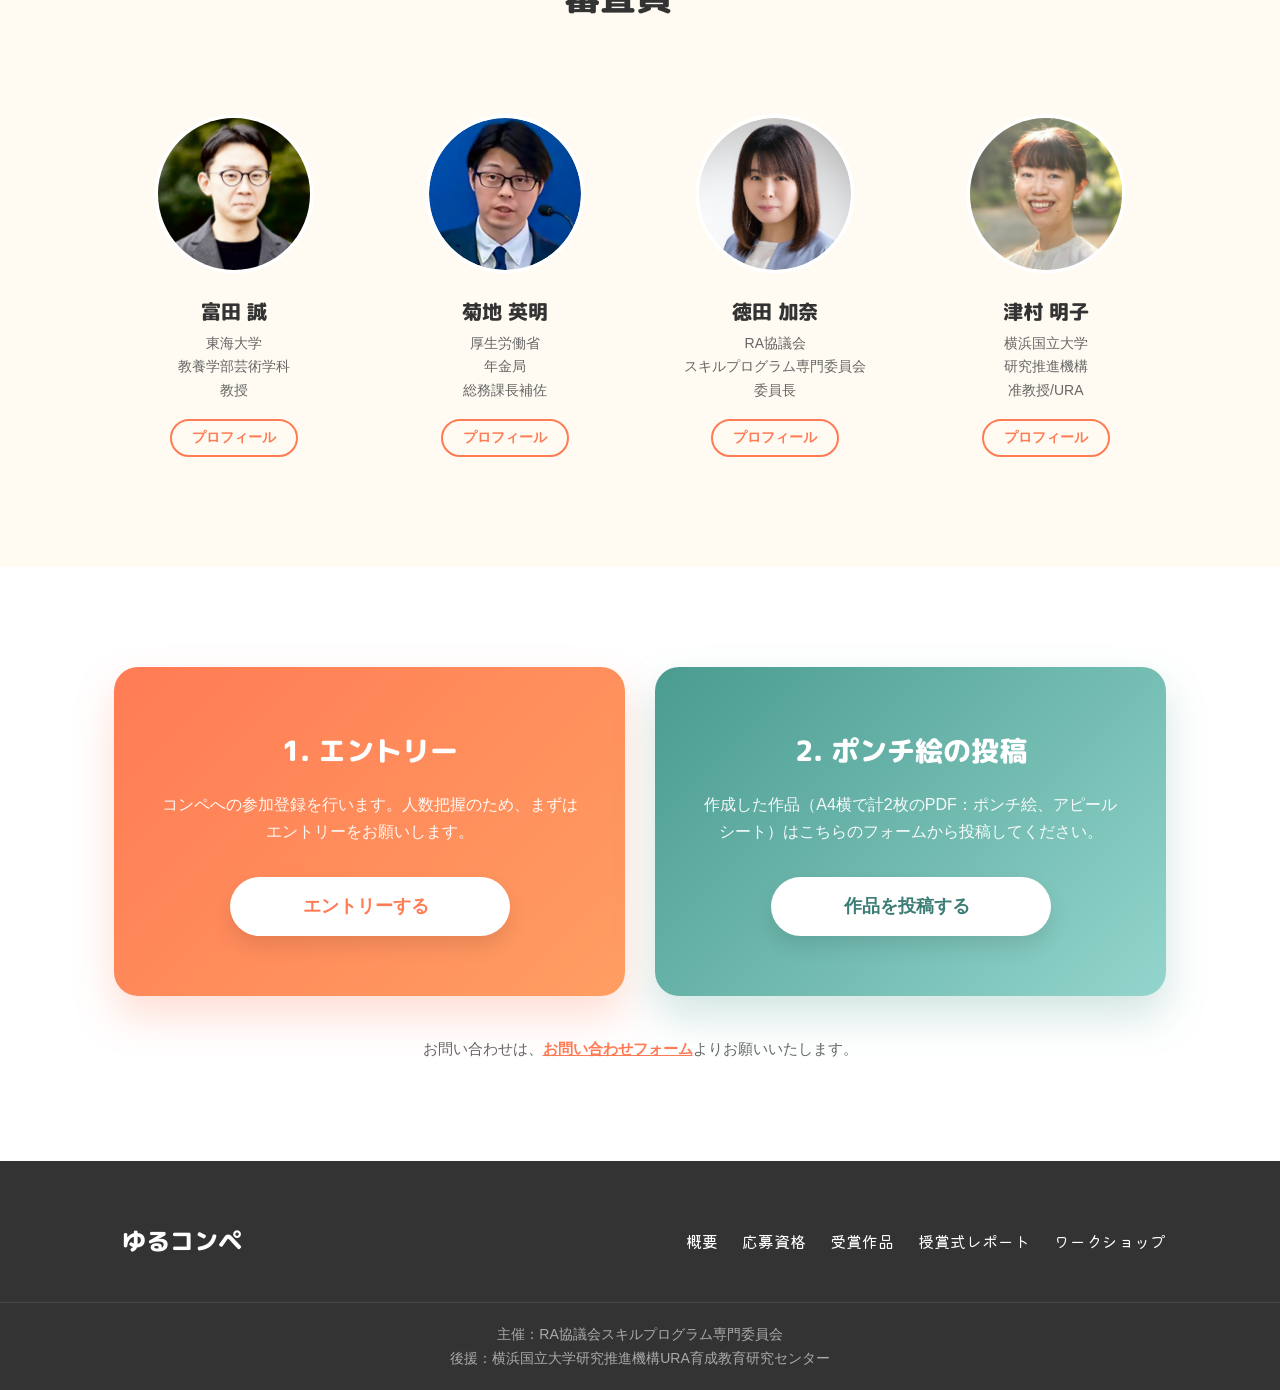
==== commit 02cc9a76: "Add files via upload" ====
--- a/index.html
+++ b/index.html
@@ -61,6 +61,7 @@
                 <a href="#schedule">日程</a>
                 <a href="#judges">審査員</a>
                 <a href="winners.html" class="nav-highlight">🏆 受賞作品</a>
+                <a href="ceremony.html" class="nav-highlight">🎊 授賞式</a>
                 <a href="workshop/index.html">ワークショップ</a>
             </nav>
             <button class="menu-btn" aria-label="Menu" id="menuToggle">
@@ -77,6 +78,7 @@
         <a href="#schedule">日程</a>
         <a href="#judges">審査員</a>
         <a href="winners.html" style="font-weight: bold; color: var(--c-primary);">🏆 受賞作品</a>
+        <a href="ceremony.html" style="font-weight: bold; color: var(--c-primary);">🎊 授賞式</a>
         <a href="workshop/index.html">ワークショップ</a>
     </div>
 
@@ -114,9 +116,14 @@
             <p style="font-size: 16px; color: var(--c-text-light); max-width: 700px; margin: 0 auto 20px; line-height: 1.7;">
                 参加者間投票賞、Good Design賞、Design Attitude賞、Organized Design賞、Logical Design賞の全5賞が決定！受章者の素晴らしいポンチ絵と工夫、審査員講評を特設ページで公開しています。
             </p>
-            <a href="winners.html" class="btn btn-primary btn-lg" style="box-shadow: 0 6px 20px rgba(255, 123, 84, 0.4);">
-                🏆 受賞作品ページを見る <i data-lucide="arrow-right"></i>
-            </a>
+            <div style="display: flex; gap: 16px; justify-content: center; flex-wrap: wrap;">
+                <a href="winners.html" class="btn btn-primary btn-lg" style="box-shadow: 0 6px 20px rgba(255, 123, 84, 0.4);">
+                    🏆 受賞作品を見る <i data-lucide="arrow-right"></i>
+                </a>
+                <a href="ceremony.html" class="btn btn-secondary btn-lg" style="box-shadow: 0 6px 20px rgba(255, 213, 111, 0.4);">
+                    🎊 授賞式レポートを見る <i data-lucide="arrow-right"></i>
+                </a>
+            </div>
         </div>
     </section>
 
@@ -399,9 +406,9 @@
             <div class="footer-links">
                 <a href="#about">概要</a>
                 <a href="#rules">応募資格</a>
-                <a href="#schedule">日程</a>
+                <a href="winners.html">受賞作品</a>
+                <a href="ceremony.html">授賞式レポート</a>
                 <a href="workshop/index.html">ワークショップ</a>
-                <a href="contact.html">お問い合わせ</a>
             </div>
         </div>
         <div class="footer-bottom">
--- a/style.css
+++ b/style.css
@@ -207,6 +207,7 @@
     top: 0;
     width: 100%;
     background-color: rgba(255, 255, 255, 0.95);
+    -webkit-backdrop-filter: blur(10px);
     backdrop-filter: blur(10px);
     z-index: 100;
     box-shadow: 0 2px 10px rgba(0, 0, 0, 0.03);
@@ -230,13 +231,15 @@
 .nav-links {
     display: flex;
     align-items: center;
-    gap: 32px;
+    gap: 20px;
 }
 
 .nav-links a:not(.btn) {
     font-weight: 500;
     color: var(--c-text);
     position: relative;
+    white-space: nowrap;
+    font-size: 15px;
 }
 
 .nav-links a:not(.btn):hover {
@@ -255,6 +258,10 @@
     transition: var(--trans);
 }
 
+.nav-links a.nav-highlight::after {
+    display: none;
+}
+
 .nav-links a:not(.btn):hover::after {
     width: 100%;
 }
@@ -600,7 +607,7 @@
 .timeline-item {
     position: relative;
     padding-top: 100px;
-    flex: 1 1 0;
+    flex: 1 1 0px;
     min-width: 0;
     display: flex;
     flex-direction: column;
@@ -692,8 +699,11 @@
     background-color: var(--c-bg-light);
     flex-shrink: 0;
     transform: translateZ(0);
-    -webkit-mask-image: -webkit-radial-gradient(white, black);
-    mask-image: radial-gradient(white, black);
+    -webkit-clip-path: circle(50% at 50% 50%);
+    clip-path: circle(50% at 50% 50%);
+    -webkit-mask-image: -webkit-radial-gradient(circle, white 100%, black 100%);
+    mask-image: radial-gradient(circle, white 100%, black 100%);
+    isolation: isolate;
 }
 
 .judge-photo img {
@@ -701,6 +711,8 @@
     height: 100%;
     object-fit: cover;
     border-radius: 50%;
+    -webkit-backface-visibility: hidden;
+    backface-visibility: hidden;
 }
 
 img[src*="judge_tomita"] {
@@ -933,7 +945,20 @@
     }
 }
 
-@media (max-width: 768px) {
+@media (max-width: 1024px) {
+    .nav-links {
+        gap: 12px;
+    }
+    .nav-links a:not(.btn) {
+        font-size: 14px;
+    }
+    .nav-highlight {
+        padding: 5px 10px;
+        font-size: 13.5px;
+    }
+}
+
+@media (max-width: 860px) {
     .nav-links {
         display: none;
     }
@@ -1180,6 +1205,8 @@
     display: inline-flex;
     align-items: center;
     gap: 4px;
+    white-space: nowrap;
+    transition: var(--trans);
 }
 
 .nav-highlight:hover {
@@ -1187,6 +1214,12 @@
     color: white !important;
     transform: translateY(-2px);
     box-shadow: 0 4px 12px rgba(255, 123, 84, 0.3);
+}
+
+.nav-highlight.active {
+    background-color: var(--c-primary);
+    color: white !important;
+    box-shadow: 0 2px 8px rgba(255, 123, 84, 0.25);
 }
 
 .nav-links a.active-link {
@@ -1356,6 +1389,10 @@
     align-items: start;
 }
 
+.winner-meta-grid > * {
+    min-width: 0;
+}
+
 @media (max-width: 960px) {
     .winner-meta-grid {
         grid-template-columns: 1fr;
@@ -1370,6 +1407,8 @@
     box-shadow: var(--shadow-md);
     cursor: pointer;
     background: #FAFAFA;
+    -webkit-mask-image: -webkit-radial-gradient(white, black);
+    isolation: isolate;
 }
 
 .winner-preview-box img {
@@ -1396,6 +1435,7 @@
     display: flex;
     align-items: center;
     gap: 6px;
+    -webkit-backdrop-filter: blur(4px);
     backdrop-filter: blur(4px);
     transition: var(--trans);
 }
@@ -1563,11 +1603,15 @@
     overflow-y: auto;
 }
 
-.winner-modal-image {
+.winner-modal-image,
+.winner-modal-image-large {
     width: 100%;
+    max-width: 100%;
+    height: auto;
     border-radius: var(--radius-md);
     border: 1px solid var(--c-border);
     margin-bottom: 20px;
+    display: block;
 }
 
 @media (max-width: 768px) {
@@ -1586,4 +1630,310 @@
     .work-title {
         font-size: 20px;
     }
+}
+
+/* ==========================================
+   Ceremony Report Styles
+   ========================================== */
+
+.ceremony-hero {
+    background: linear-gradient(135deg, #FFF7ED 0%, #FFF3E0 50%, #FFEFE5 100%);
+    padding: 150px 0 60px;
+    text-align: center;
+    position: relative;
+    border-bottom: 1px solid rgba(255, 123, 84, 0.15);
+}
+
+.ceremony-hero-badge {
+    display: inline-flex;
+    align-items: center;
+    gap: 8px;
+    background: var(--c-primary);
+    color: white;
+    padding: 8px 20px;
+    border-radius: var(--radius-pill);
+    font-size: 14px;
+    font-weight: 700;
+    margin-bottom: 20px;
+    box-shadow: 0 4px 12px rgba(255, 123, 84, 0.3);
+}
+
+.ceremony-hero-title {
+    font-size: 40px;
+    line-height: 1.35;
+    color: var(--c-text);
+    margin-bottom: 18px;
+}
+
+.ceremony-hero-subtitle {
+    font-size: 17px;
+    color: var(--c-text-light);
+    max-width: 820px;
+    margin: 0 auto 30px;
+    line-height: 1.8;
+}
+
+.ceremony-meta-card {
+    background: white;
+    border-radius: var(--radius-md);
+    padding: 24px 32px;
+    box-shadow: var(--shadow-card);
+    max-width: 860px;
+    margin: 0 auto;
+    border: 2px solid #FFE4D6;
+    display: grid;
+    grid-template-columns: repeat(auto-fit, minmax(240px, 1fr));
+    gap: 16px 24px;
+    text-align: left;
+}
+
+.ceremony-meta-item {
+    display: flex;
+    align-items: flex-start;
+    gap: 12px;
+}
+
+.ceremony-meta-icon {
+    width: 38px;
+    height: 38px;
+    border-radius: 50%;
+    background: #FFF3E0;
+    color: var(--c-primary);
+    display: flex;
+    align-items: center;
+    justify-content: center;
+    flex-shrink: 0;
+}
+
+.ceremony-meta-label {
+    font-size: 12px;
+    color: var(--c-text-light);
+    font-weight: 700;
+    text-transform: uppercase;
+    letter-spacing: 0.5px;
+}
+
+.ceremony-meta-value {
+    font-size: 15px;
+    font-weight: 700;
+    color: var(--c-text);
+    margin-top: 2px;
+}
+
+/* Photo Gallery & Cards */
+.ceremony-photo-card {
+    background: white;
+    border-radius: var(--radius-md);
+    overflow: hidden;
+    box-shadow: var(--shadow-card);
+    border: 1px solid var(--c-border);
+    transition: var(--trans);
+    display: flex;
+    flex-direction: column;
+}
+
+.ceremony-photo-card:hover {
+    transform: translateY(-5px);
+    box-shadow: 0 16px 35px rgba(0, 0, 0, 0.12);
+}
+
+.ceremony-photo-wrapper {
+    position: relative;
+    overflow: hidden;
+    background: #F8FAFC;
+    cursor: pointer;
+    aspect-ratio: 4 / 3;
+}
+
+.ceremony-photo-wrapper img {
+    width: 100%;
+    height: 100%;
+    object-fit: cover;
+    transition: transform 0.5s ease;
+}
+
+.ceremony-photo-card:hover .ceremony-photo-wrapper img {
+    transform: scale(1.05);
+}
+
+.ceremony-photo-overlay {
+    position: absolute;
+    inset: 0;
+    background: rgba(0, 0, 0, 0.35);
+    display: flex;
+    align-items: center;
+    justify-content: center;
+    color: white;
+    font-weight: 700;
+    font-size: 14px;
+    font-family: "Hiragino Kaku Gothic ProN", "Hiragino Sans", sans-serif;
+    gap: 8px;
+    opacity: 0;
+    transition: opacity 0.3s ease;
+}
+
+.ceremony-photo-wrapper:hover .ceremony-photo-overlay {
+    opacity: 1;
+}
+
+.ceremony-photo-caption {
+    padding: 16px 20px;
+    background: white;
+    flex-grow: 1;
+    font-family: "Hiragino Kaku Gothic ProN", "Hiragino Sans", sans-serif;
+}
+
+.ceremony-photo-title {
+    font-size: 16px;
+    font-weight: 800;
+    font-family: 'M PLUS Rounded 1c', sans-serif;
+    color: var(--c-text);
+    margin-bottom: 4px;
+}
+
+.ceremony-photo-desc {
+    font-size: 13.5px;
+    font-family: "Hiragino Kaku Gothic ProN", "Hiragino Sans", sans-serif;
+    color: var(--c-text-light);
+    line-height: 1.5;
+}
+
+/* Winner Grid for Ceremony Report */
+.ceremony-winner-grid {
+    display: grid;
+    grid-template-columns: repeat(auto-fit, minmax(320px, 1fr));
+    gap: 28px;
+    margin-top: 32px;
+}
+
+.ceremony-winner-card {
+    background: white;
+    border-radius: var(--radius-md);
+    overflow: hidden;
+    box-shadow: var(--shadow-card);
+    border: 2px solid var(--c-border);
+    transition: var(--trans);
+    display: flex;
+    flex-direction: column;
+}
+
+.ceremony-winner-card:hover {
+    transform: translateY(-6px);
+    box-shadow: 0 18px 40px rgba(255, 123, 84, 0.15);
+    border-color: var(--c-primary);
+}
+
+.ceremony-winner-badge {
+    padding: 10px 18px;
+    font-size: 14px;
+    font-weight: 800;
+    font-family: "Hiragino Kaku Gothic ProN", "Hiragino Sans", sans-serif;
+    color: white;
+    display: flex;
+    align-items: center;
+    gap: 8px;
+}
+
+.ceremony-winner-body {
+    padding: 20px;
+    display: flex;
+    flex-direction: column;
+    flex-grow: 1;
+    font-family: "Hiragino Kaku Gothic ProN", "Hiragino Sans", sans-serif;
+}
+
+.ceremony-winner-name {
+    font-size: 19px;
+    font-weight: 800;
+    font-family: 'M PLUS Rounded 1c', sans-serif;
+    color: var(--c-text);
+    margin-bottom: 4px;
+}
+
+.ceremony-winner-org {
+    font-size: 13.5px;
+    font-family: "Hiragino Kaku Gothic ProN", "Hiragino Sans", sans-serif;
+    color: var(--c-text-light);
+    margin-bottom: 14px;
+}
+
+/* Discussion Topic Badges */
+.discussion-topic-card {
+    background: white;
+    border-radius: var(--radius-md);
+    padding: 24px;
+    border-left: 5px solid var(--c-primary);
+    box-shadow: var(--shadow-sm);
+    margin-bottom: 16px;
+    transition: var(--trans);
+    font-family: "Hiragino Kaku Gothic ProN", "Hiragino Sans", sans-serif;
+}
+
+.discussion-topic-card:hover {
+    transform: translateX(4px);
+    box-shadow: var(--shadow-md);
+}
+
+.discussion-topic-num {
+    display: inline-block;
+    background: #FFF0EB;
+    color: var(--c-primary);
+    font-size: 12px;
+    font-weight: 800;
+    font-family: "Hiragino Kaku Gothic ProN", "Hiragino Sans", sans-serif;
+    padding: 4px 12px;
+    border-radius: var(--radius-pill);
+    margin-bottom: 8px;
+}
+
+.discussion-topic-title {
+    font-size: 16.5px;
+    font-weight: 700;
+    font-family: 'M PLUS Rounded 1c', sans-serif;
+    color: var(--c-text);
+    line-height: 1.5;
+}
+
+/* Acknowledgments Box */
+.acknowledgment-box {
+    background: linear-gradient(135deg, #FFF9F2 0%, #FFF0E5 100%);
+    border-radius: var(--radius-lg);
+    padding: 44px;
+    border: 2px dashed var(--c-primary);
+    box-shadow: var(--shadow-card);
+    position: relative;
+    max-width: 880px;
+    margin: 0 auto;
+}
+
+.acknowledgment-box h3 {
+    font-size: 26px;
+    color: var(--c-text);
+    margin-bottom: 20px;
+    text-align: center;
+}
+
+.acknowledgment-box p {
+    font-size: 16px;
+    color: #4A4A4A;
+    line-height: 1.9;
+    max-width: 760px;
+    margin: 0 auto 16px;
+    text-align: left;
+}
+
+@media (max-width: 768px) {
+    .ceremony-hero-title {
+        font-size: 28px;
+    }
+    .ceremony-meta-card {
+        padding: 20px;
+        grid-template-columns: 1fr;
+    }
+    .ceremony-winner-grid {
+        grid-template-columns: 1fr;
+    }
+    .acknowledgment-box {
+        padding: 24px 20px;
+    }
 }
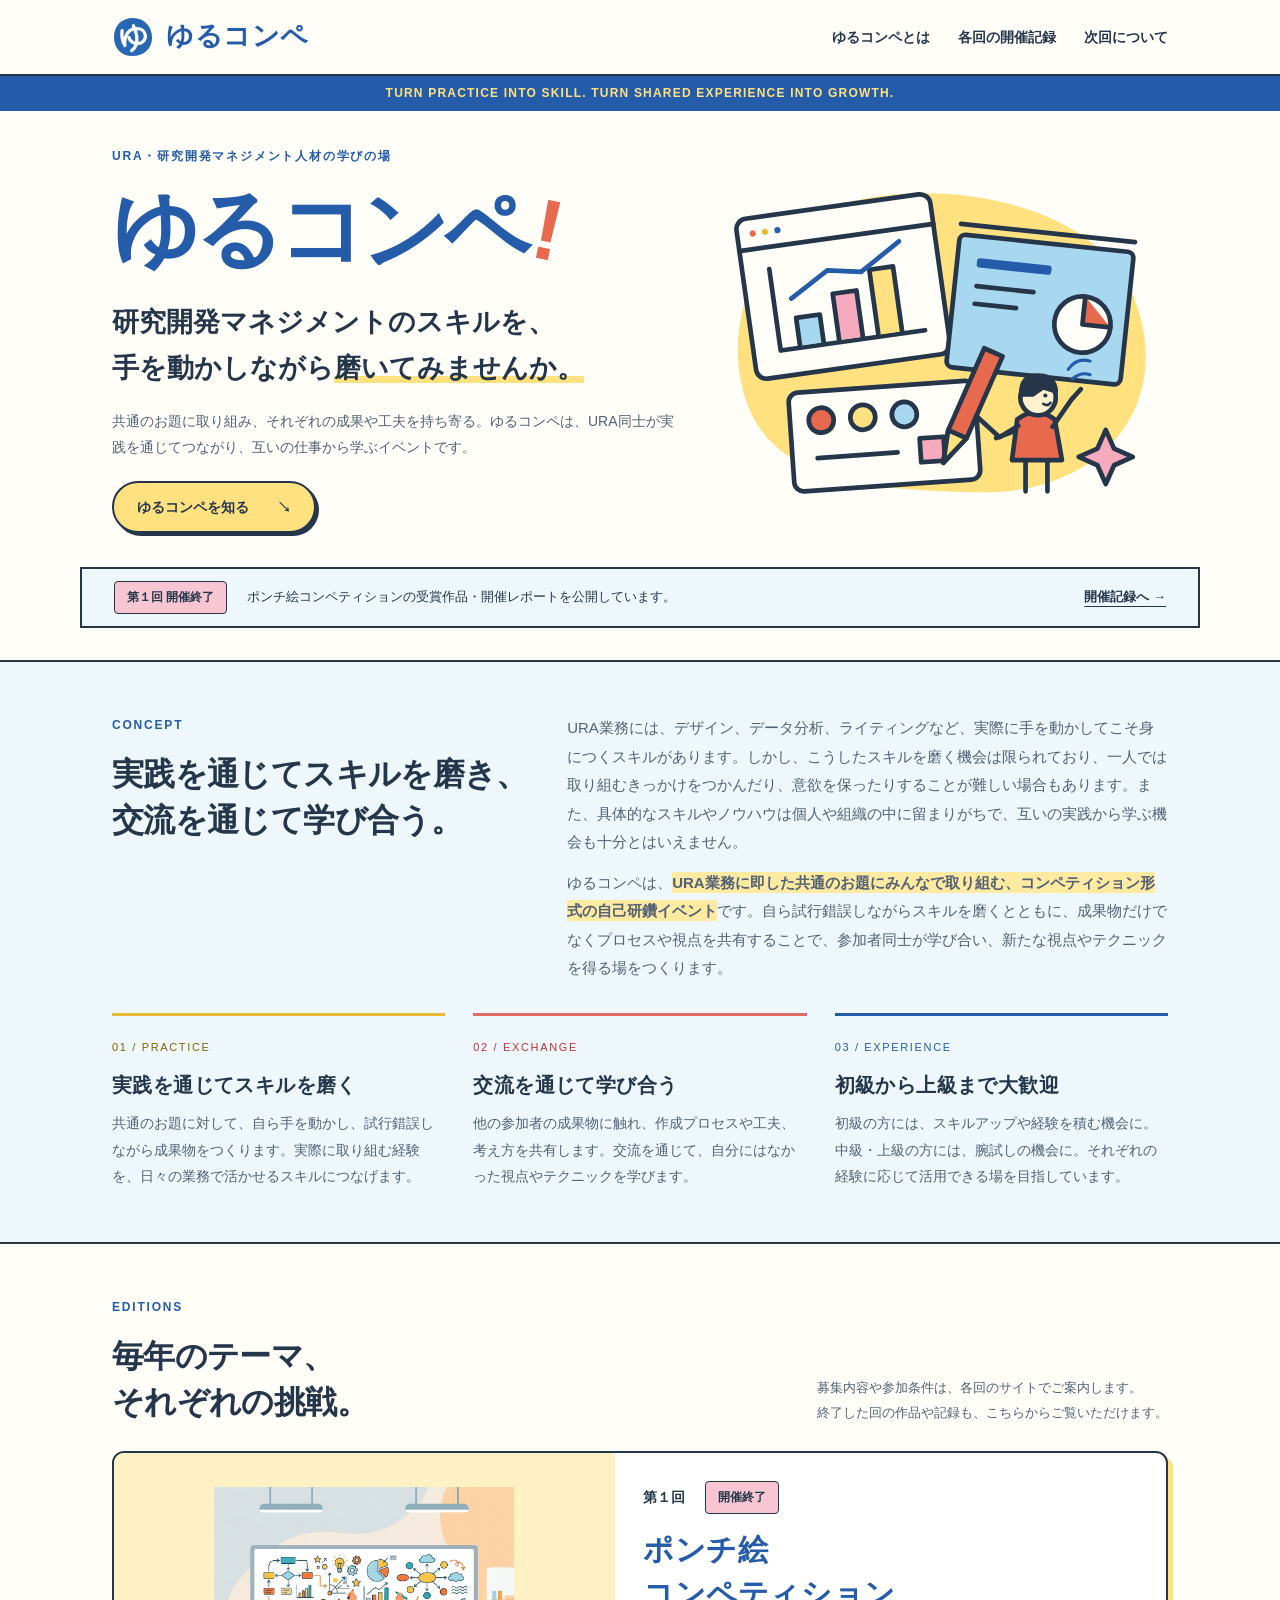
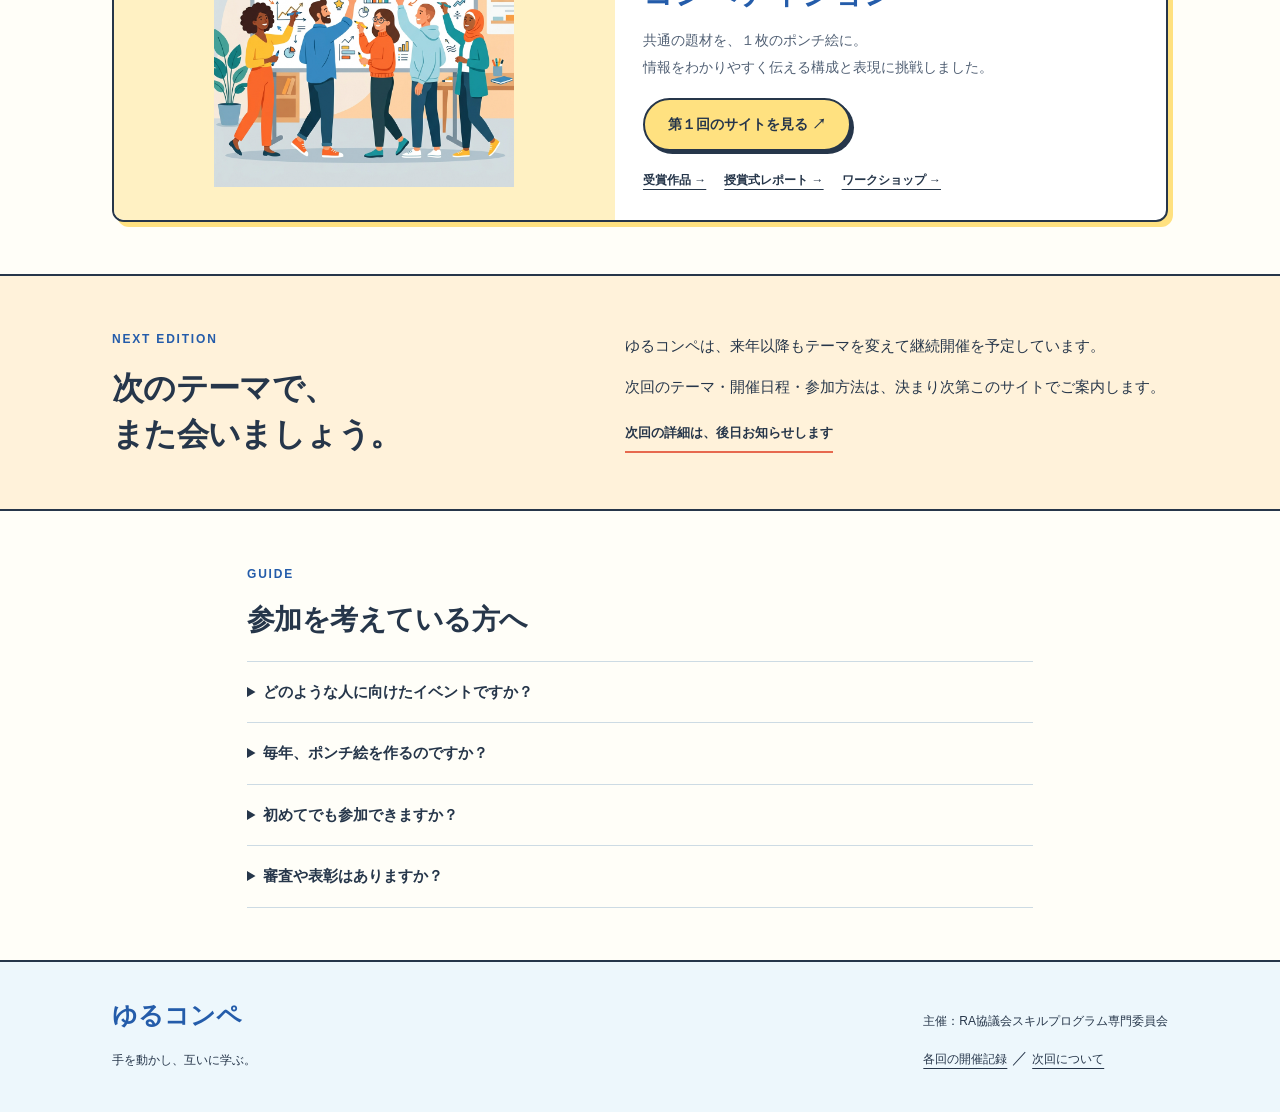
==== commit 5d1971ca: "Create shared Yuru Competition homepage and archive first edition" ====
--- a/index.html
+++ b/index.html
@@ -1,446 +1,47 @@
-<!DOCTYPE html>
+<!doctype html>
 <html lang="ja">
+<head>
+<meta charset="utf-8"><meta name="viewport" content="width=device-width, initial-scale=1">
+<title>ゆるコンペ｜手を動かし、互いに学ぶ。</title>
+<meta name="description" content="ゆるコンペは、URA等の研究開発マネジメント人材が、毎年異なるテーマに挑戦し、互いに学び合う自己研鑽イベントです。各回の開催情報・受賞作品・開催レポートをご案内します。">
+<meta property="og:title" content="ゆるコンペ｜手を動かし、互いに学ぶ。"><meta property="og:description" content="実践的な課題で成果物をつくり、方法やノウハウを共有する。URA等の学び合いの場、ゆるコンペの共通サイトです。"><meta property="og:type" content="website"><meta property="og:url" content="https://ra-skillpro.github.io/Yuru-Competition/">
+<link rel="icon" type="image/svg+xml" href="yuru-icon.svg?v=custom1">
+<link rel="stylesheet" href="portal.css?v=20261011-rounded1">
+</head>
+<body>
+<a class="skip" href="#main">本文へ移動</a>
+<header class="header"><div class="wrap nav"><a class="logo" href="index.html"><img class="yuru-icon" src="yuru-icon.svg?v=custom1" alt="" width="42" height="42">ゆるコンペ</a><nav aria-label="メインナビゲーション"><a href="#about">ゆるコンペとは</a><a href="#editions">各回の開催記録</a><a href="#next">次回について</a></nav></div></header>
+<main id="main">
+<div class="color-ribbon" aria-hidden="true"><span>TURN PRACTICE INTO SKILL. TURN SHARED EXPERIENCE INTO GROWTH.</span></div>
+<section class="hero wrap">
+<div class="hero-copy"><p class="eyebrow">URA・研究開発マネジメント人材の学びの場</p><p class="hero-wordmark" aria-hidden="true">ゆる<span>コンペ</span><i>!</i></p><h1 class="hero-message">研究開発マネジメントのスキルを、<br>手を動かしながら<span class="underline">磨いてみませんか。</span></h1><p class="intro">共通のお題に取り組み、それぞれの成果や工夫を持ち寄る。ゆるコンペは、URA同士が実践を通じてつながり、互いの仕事から学ぶイベントです。</p><a class="button primary" href="#about">ゆるコンペを知る <span aria-hidden="true">↘</span></a></div>
+<div class="hero-art" role="img" aria-label="データ分析のグラフ、デザインの配色、スライドを指し示しながら話す発表者を組み合わせたイラスト">
+<svg viewBox="0 0 440 350" xmlns="http://www.w3.org/2000/svg" aria-hidden="true">
+<path d="M39 245C5 167 42 64 139 42c92-21 234 3 269 95 39 105-36 187-148 185-97-2-189-8-221-77Z" fill="#ffe180"/>
+<g stroke="#26364a" stroke-width="4.5" stroke-linejoin="round" stroke-linecap="round">
+<g transform="rotate(-8 127 125)"><rect x="34" y="47" width="188" height="155" rx="10" fill="#fffef8"/><path d="M34 77h188"/><circle cx="49" cy="62" r="3" fill="#e7694e" stroke="none"/><circle cx="61" cy="62" r="3" fill="#e6ba35" stroke="none"/><circle cx="73" cy="62" r="3" fill="#245caa" stroke="none"/><path d="M60 98v79h140" fill="none"/><path d="M79 175v-27h23v27" fill="#a8d8ef"/><path d="M117 175v-45h23v45" fill="#f6aabd"/><path d="M155 175v-63h23v63" fill="#ffe180"/><path d="m77 129 38-22 32 6 40-24" fill="none" stroke="#245caa"/></g>
+<g transform="rotate(6 302 154)"><path d="M232 71h168"/><rect x="232" y="81" width="168" height="128" rx="6" fill="#a8d8ef"/><path d="M315 209v49m-28 14 28-14 28 14" fill="none"/><rect x="251" y="102" width="72" height="9" rx="3" fill="#245caa" stroke="none"/><path d="M253 129h55m-55 17h40" fill="none"/><circle cx="358" cy="155" r="27" fill="#fffef8"/><path d="M358 128v27h27" fill="#e7694e"/></g>
+<g transform="rotate(-4 161 268)"><rect x="78" y="221" width="179" height="95" rx="9" fill="#fffef8"/><circle cx="108" cy="249" r="12" fill="#e7694e"/><circle cx="148" cy="249" r="12" fill="#ffe180"/><circle cx="188" cy="249" r="12" fill="#a8d8ef"/><path d="M102 285h77" fill="none"/><rect x="201" y="273" width="23" height="23" fill="#f6aabd"/><path d="m229 267 40-76 17 9-40 76-24 22Z" fill="#e7694e"/><path d="m229 267 17 9-24 22Z" fill="#ffe180"/></g>
+<path d="m372 280 8-18 8 18 18 8-18 8-8 18-8-18-18-8Z" fill="#f6aabd"/>
+</g>
 
-<head>
-    <meta charset="UTF-8">
-    <meta name="viewport" content="width=device-width, initial-scale=1.0">
-    <title>ポンチ絵コンペティション | URA等の研究開発マネジメント向けイベント</title>
-    <meta name="description" content="ポンチ絵コンペティション開催！共通の題材をもとに1枚のポンチ絵を作成し、表現力を競い合うポップで楽しいイベントです。URA等の研究開発マネジメント人材大歓迎！">
-
-    <!-- OGP (Open Graph Protocol) Tags for Facebook/SNS sharing -->
-    <meta property="og:title" content="ポンチ絵コンペティション | URA等の研究開発マネジメント向けイベント">
-    <meta property="og:description"
-        content="ポンチ絵コンペティション開催！共通の題材をもとに1枚のポンチ絵を作成し、表現力を競い合うポップで楽しいイベントです。URA等の研究開発マネジメント人材大歓迎！">
-    <meta property="og:image" content="https://takuyak0625.github.io/Yuru-Competition/assets/yuru_ponchi.png">
-    <meta property="og:url" content="https://takuyak0625.github.io/Yuru-Competition/">
-    <meta property="og:type" content="website">
-    <meta property="og:site_name" content="ゆるコンペ">
-
-    <!-- Twitter Card Tags -->
-    <meta name="twitter:card" content="summary_large_image">
-    <meta name="twitter:title" content="ポンチ絵コンペティション | URA等の研究開発マネジメント向けイベント">
-    <meta name="twitter:description"
-        content="ポンチ絵コンペティション開催！共通の題材をもとに1枚のポンチ絵を作成し、表現力を競い合うポップで楽しいイベントです。URA等の研究開発マネジメント人材大歓迎！">
-    <meta name="twitter:image" content="https://takuyak0625.github.io/Yuru-Competition/assets/yuru_ponchi.png">
-
-    <!-- Google Fonts: Pop and rounded -->
-    <link rel="preconnect" href="https://fonts.googleapis.com">
-    <link rel="preconnect" href="https://fonts.gstatic.com" crossorigin>
-    <link
-        href="https://fonts.googleapis.com/css2?family=Kiwi+Maru:wght@400;500&family=M+PLUS+Rounded+1c:wght@400;700;800&display=swap"
-        rel="stylesheet">
-
-    <!-- CSS -->
-    <link rel="stylesheet" href="style.css">
-
-    <!-- Icons (Lucide) -->
-    <script src="https://unpkg.com/lucide@latest"></script>
-</head>
-
-<body>
-
-    <!-- Header / Navbar -->
-    <header class="header">
-        <div class="top-announcement">
-            <div class="container announcement-container">
-                <span class="announcement-badge" style="background: #FFD56F; color: #333;">🎉 WINNERS</span>
-                <span class="announcement-text">ポンチ絵コンペティションの受賞作品（全5賞）を発表しました！</span>
-                <a href="winners.html" class="announcement-link">受賞作品を見る <i data-lucide="arrow-right"
-                        style="width: 12px; height: 12px; vertical-align: middle;"></i></a>
-            </div>
-        </div>
-        <div class="container nav-container">
-            <a href="#" class="logo">
-                <i data-lucide="pen-tool"></i>
-                ゆるコンペ
-            </a>
-            <nav class="nav-links">
-                <a href="#about">概要</a>
-                <a href="#rules">応募資格</a>
-                <a href="#theme">お題</a>
-                <a href="#schedule">日程</a>
-                <a href="#judges">審査員</a>
-                <a href="winners.html" class="nav-highlight">🏆 受賞作品</a>
-                <a href="ceremony.html" class="nav-highlight">🎊 授賞式</a>
-                <a href="workshop/index.html">ワークショップ</a>
-            </nav>
-            <button class="menu-btn" aria-label="Menu" id="menuToggle">
-                <i data-lucide="menu"></i>
-            </button>
-        </div>
-    </header>
-
-    <!-- Mobile Menu -->
-    <div class="mobile-menu" id="mobileMenu">
-        <a href="#about">概要</a>
-        <a href="#rules">応募資格</a>
-        <a href="#theme">お題</a>
-        <a href="#schedule">日程</a>
-        <a href="#judges">審査員</a>
-        <a href="winners.html" style="font-weight: bold; color: var(--c-primary);">🏆 受賞作品</a>
-        <a href="ceremony.html" style="font-weight: bold; color: var(--c-primary);">🎊 授賞式</a>
-        <a href="workshop/index.html">ワークショップ</a>
-    </div>
-
-    <!-- Hero Section -->
-    <section class="hero bg-wave">
-        <div class="container hero-container">
-            <div class="hero-text">
-                <span class="badge">🔥 URA・研究開発マネジメント人材向け 🔥</span>
-                <h1 class="hero-title">ポンチ絵<br>コンペティション</h1>
-                <p class="hero-subtitle">
-                    共通の題材をもとに<strong>1枚の「ポンチ絵」</strong>を作る、ゆるくて楽しいコンペティション形式の自己研鑽イベント！
-                    初級レベルから上級レベルの方まで、どなたでも大歓迎。初級の方はみんなと一緒に練習する機会に、中級〜上級の方は腕試しの機会にぜひご活用ください！
-                </p>
-                <div class="hero-actions">
-                    <a href="#apply" class="btn btn-primary btn-lg">今すぐエントリーする</a>
-                    <a href="#about" class="btn btn-secondary btn-lg">イベント詳細を見る</a>
-                </div>
-            </div>
-            <div class="hero-image">
-                <!-- 生成された画像をここに配置します -->
-                <img src="./assets/yuru_ponchi.png" alt="ポンチ絵コンペティション イメージイラスト" class="bounce-anim" id="heroImg">
-                <!-- 装飾シェイプ -->
-                <div class="shape shape-1"></div>
-                <div class="shape shape-2"></div>
-            </div>
-    </section>
-
-    <!-- Winners Announcement Banner Section -->
-    <section class="section" style="padding: 40px 0; background: linear-gradient(135deg, #FFF9F2 0%, #FFEFE5 100%); border-bottom: 2px dashed var(--c-primary);">
-        <div class="container" style="text-align: center;">
-            <div style="display: inline-flex; align-items: center; gap: 8px; background: var(--c-primary); color: white; padding: 6px 16px; border-radius: var(--radius-pill); font-weight: bold; font-size: 14px; margin-bottom: 12px;">
-                <i data-lucide="trophy"></i> 受賞作品決定！
-            </div>
-            <h2 style="font-size: 28px; margin-bottom: 12px; color: var(--c-text);">🎉 「ポンチ絵コンペティション」受賞作品を発表しました！</h2>
-            <p style="font-size: 16px; color: var(--c-text-light); max-width: 700px; margin: 0 auto 20px; line-height: 1.7;">
-                参加者間投票賞、Good Design賞、Design Attitude賞、Organized Design賞、Logical Design賞の全5賞が決定！受章者の素晴らしいポンチ絵と工夫、審査員講評を特設ページで公開しています。
-            </p>
-            <div style="display: flex; gap: 16px; justify-content: center; flex-wrap: wrap;">
-                <a href="winners.html" class="btn btn-primary btn-lg" style="box-shadow: 0 6px 20px rgba(255, 123, 84, 0.4);">
-                    🏆 受賞作品を見る <i data-lucide="arrow-right"></i>
-                </a>
-                <a href="ceremony.html" class="btn btn-secondary btn-lg" style="box-shadow: 0 6px 20px rgba(255, 213, 111, 0.4);">
-                    🎊 授賞式レポートを見る <i data-lucide="arrow-right"></i>
-                </a>
-            </div>
-        </div>
-    </section>
-
-    <!-- About Section -->
-    <section id="about" class="section bg-light">
-        <div class="container">
-            <div class="section-header">
-                <h2>コンセプト <i data-lucide="lightbulb" class="icon-inline"></i></h2>
-                <p>研究やプロジェクトの魅力を1枚のスライドや画像（ポンチ絵）にまとめるスキルは、URA等の研究開発マネジメント層にとって必須のスキルになっています。本イベントはポンチ絵スキルの向上を目指したコンペティション形式の自己研鑽イベントです。
-                </p>
-            </div>
-            <div class="about-grid">
-                <div class="card card-pop">
-                    <div class="card-icon bg-yellow"><i data-lucide="image"></i></div>
-                    <h3>1枚のポンチ絵で勝負！</h3>
-                    <p>共通のお題を元に、参加者それぞれのアプローチでポンチ絵を作成していただきます。優れたポンチ絵は有識者による審査や参加者間投票を経て表彰いたします。目指せ、ポンチ絵マスター！
-                    </p>
-                </div>
-                <div class="card card-pop">
-                    <div class="card-icon bg-blue"><i data-lucide="users"></i></div>
-                    <h3>交流を通じて学び合う！</h3>
-                    <p>他の参加者がどのようなポンチ絵を描くのか気になりませんか？ゆるコンペは、他の参加者の成果物だけでなくテクニックも含めて共有することで、互いに学び合う、「お祭り」のようなイベントです。</p>
-                </div>
-                <div class="card card-pop">
-                    <div class="card-icon bg-orange"><i data-lucide="trending-up"></i></div>
-                    <h3>初級から上級まで大歓迎！</h3>
-                    <p>ポンチ絵初心者でも大丈夫！千里の道も一歩から！パワポでもイラレでも生成AIでもなんでも使ってOK！大切なのは「いかに情報をわかりやすく伝えるか」という構成力とあなたのオリジナリティです。</p>
-                </div>
-            </div>
-        </div>
-    </section>
-
-    <!-- Rules Section -->
-    <section id="rules" class="section">
-        <div class="container">
-            <div class="section-header">
-                <h2>応募資格・参加費 <i data-lucide="award" class="icon-inline"></i></h2>
-            </div>
-
-            <div class="rules-container">
-                <div class="rule-box">
-                    <h3>👥 応募資格</h3>
-                    <p style="margin:8px">以下のいずれかに該当する方がご参加いただけます。</p>
-                    <ul class="check-list">
-                        <li><i data-lucide="check-circle-2"></i> <strong>RA協議会会員</strong>の方</li>
-                        <li><i data-lucide="check-circle-2"></i>
-                            <div>
-                                「ゆるコンペワークショップ：ポンチ絵編」に参加された方<br>
-                                <a href="workshop/index.html"
-                                    style="color: var(--c-primary); text-decoration: underline; font-weight: bold; font-size: 15px; display: inline-block; margin-top: 4px;">（開催報告はこちら）</a>
-                            </div>
-                        </li>
-                    </ul>
-                    <p class="note">※ 所属機関は問いません。個人単位でのエントリーとなります。</p>
-                </div>
-
-                <div class="rule-box cost-box">
-                    <h3>💰 参加費</h3>
-                    <div class="price">
-                        <span class="currency">無料</span>
-                    </div>
-                    <p>本イベントの参加費は<strong>無料</strong>ですのでお気軽にご参加ください！</p>
-                </div>
-            </div>
-        </div>
-    </section>
-
-    <!-- Theme Section -->
-    <section id="theme" class="section bg-light">
-        <div class="container">
-            <div class="section-header">
-                <h2>お題（共通テーマ） <i data-lucide="target" class="icon-inline"></i></h2>
-                <p>今回のコンペティションで取り組んでいただくテーマです</p>
-            </div>
-
-            <div class="theme-content card"
-                style="max-width: 800px; margin: 0 auto; padding: 50px; border-top: 6px solid var(--c-primary); border-radius: var(--radius-lg); box-shadow: var(--shadow-card);">
-                <div class="card-icon bg-pink" style="margin: 0 auto 24px;"><i data-lucide="lightbulb"></i></div>
-                <h3 style="font-size: 24px; color: var(--c-text); text-align: center; margin-bottom: 12px;">今回のお題（対象資料）
-                </h3>
-                <div
-                    style="background: var(--c-bg-light); padding: 24px; border-radius: var(--radius-sm); text-align: center; margin-bottom: 30px; border: 2px dashed var(--c-tertiary);">
-                    <h4 style="font-size: 20px; color: var(--c-text); margin-bottom: 16px; line-height: 1.5;">
-                        「横浜国立大学における国立大学経営改革促進事業の計画調書」</h4>
-                    <a href="https://www.mext.go.jp/content/20250912-mxt_hojinka-000042917_02.pdf" target="_blank"
-                        class="btn btn-primary"><i data-lucide="external-link"></i> 資料（PDF）を確認する</a>
-                </div>
-
-                <h3
-                    style="font-size: 20px; color: var(--c-text); margin-bottom: 16px; display: flex; align-items: center; gap: 8px;">
-                    <i data-lucide="check-square" style="color: var(--c-primary);"></i> 課題・作成要件
-                </h3>
-                <ul class="check-list">
-                    <li><i data-lucide="check-circle-2"></i>
-                        <div>
-                            <strong>A4横で計2枚のPDFファイル</strong>を作成してください。
-                            <small
-                                style="font-size: 15px; color: var(--c-text-light); font-weight: normal; display: block; margin-top: 4px;">※
-                                ファイル名は「氏名_日付.pdf」にしてください（例：田中太郎_0812.pdf）</small>
-                            <ul style="list-style: none; padding-left: 16px; margin-top: 12px;">
-                                <li style="margin-bottom: 8px; display: block;"><strong
-                                        style="color: var(--c-primary);">1枚目:</strong> 事業のビジョン、目的、取組を中心に「ポンチ絵」で表現</li>
-                                <li style="margin-bottom: 8px; display: block;"><strong
-                                        style="color: var(--c-primary);">2枚目:</strong> 作成方法やこだわった点等の「アピールポイント」を記述</li>
-                            </ul>
-                        </div>
-                    </li>
-                    <li><i data-lucide="check-circle-2"></i> ポンチ絵そのものだけでなく、2枚目のアピールポイントの内容も審査の参考となります。</li>
-                    <li><i data-lucide="check-circle-2"></i> 作成方法は自由です（Microsoft PowerPoint、Adobe
-                        Illustrator、生成AIなど、利用するツールに制限はありません）。</li>
-                </ul>
-
-                <div
-                    style="background-color: var(--c-bg-light); border: 2px dashed var(--c-secondary); border-radius: var(--radius-sm); padding: 16px 20px; margin-top: 24px; text-align: left; display: flex; gap: 12px; align-items: flex-start;">
-                    <i data-lucide="lightbulb" style="color: var(--c-primary); flex-shrink: 0; margin-top: 2px;"></i>
-                    <div>
-                        <strong
-                            style="display: block; margin-bottom: 6px; color: var(--c-text); font-size: 16px;">初心者のためのヒント</strong>
-                        <p style="margin: 0; font-size: 15px; line-height: 1.6;">構成や内容に迷ったときは、こちらの<a
-                                href="https://www.mext.go.jp/content/20250912-mxt_hojinka-000042917_01.pdf"
-                                target="_blank"
-                                style="color: var(--c-primary); text-decoration: underline; font-weight: bold;">事業概要（PDF）</a>を参考に組み立ててみましょう！
-                        </p>
-                    </div>
-                </div>
-
-                <div class="note"
-                    style="text-align: left; margin-top: 32px; background-color: var(--c-bg); border: 1px solid var(--c-border);">
-                    <h4 style="font-size: 16px; color: var(--c-text); margin-bottom: 8px;"><i data-lucide="alert-circle"
-                            style="width: 18px; height: 18px; vertical-align: text-bottom; color: var(--c-text-light);"></i>
-                        提出・作品に関する注意点</h4>
-                    <p style="margin-bottom: 8px; font-size: 14px; color: var(--c-text-light);">
-                        応募作品は応募者自身が作成した未発表のものに限ります。また、第三者の著作権、商標権その他の権利を侵害しないものとしてください。これらに関して問題が生じた場合は、応募者の責任において対応するものとします。
-                    </p>
-                    <p style="margin-bottom: 8px; font-size: 14px; color: var(--c-text-light);">
-                        提出作品の著作権は応募者に帰属します。ただし、応募者は、本イベントの広報、教育および報告等を目的として、主催者および協力機関が応募作品を参加者向け資料、ウェブサイト、冊子、発表資料、展示等において無償で利用、公開および紹介することを許諾するものとします。
-                    </p>
-                    <p style="margin-bottom: 8px; font-size: 14px; color: var(--c-text-light);">
-                        主催者は、表彰作品の紹介その他本イベントの運営上必要な場合には、応募者の氏名や所属を併記することがあります。なお、個人情報の取り扱いにあたっては、必要に応じて適切な配慮を行います。
-                    </p>
-
-                </div>
-            </div>
-        </div>
-    </section>
-
-    <!-- Schedule Section -->
-    <section id="schedule" class="section">
-        <div class="container">
-            <div class="section-header">
-                <h2>スケジュール <i data-lucide="calendar" class="icon-inline"></i></h2>
-            </div>
-
-            <div class="timeline">
-                <div class="timeline-item">
-                    <div class="timeline-dot"></div>
-                    <div class="timeline-date">６月１日（月）</div>
-                    <div class="timeline-content">
-                        <h4>お題発表</h4>
-                        <p>本サイト上にて共通のお題を発表します。</p>
-                    </div>
-                </div>
-                <div class="timeline-item">
-                    <div class="timeline-dot"></div>
-                    <div class="timeline-date">６月30日（火）</div>
-                    <div class="timeline-content">
-                        <h4>事前エントリー</h4>
-                        <p>人数把握のため事前エントリーにご協力ください。</p>
-                    </div>
-                </div>
-                <div class="timeline-item">
-                    <div class="timeline-dot"></div>
-                    <div class="timeline-date">８月12日（水）</div>
-                    <div class="timeline-content">
-                        <h4>投稿締め切り</h4>
-                        <p>投稿フォームよりポンチ絵を投稿してください。</p>
-                    </div>
-                </div>
-                <div class="timeline-item">
-                    <div class="timeline-dot"></div>
-                    <div class="timeline-date">8月下旬</div>
-                    <div class="timeline-content">
-                        <h4>審査</h4>
-                        <p>有識者による審査や参加者間投票を行います。</p>
-                    </div>
-                </div>
-                <div class="timeline-item">
-                    <div class="timeline-dot"></div>
-                    <div class="timeline-date">９月28日or29日</div>
-                    <div class="timeline-content">
-                        <h4>交流会＆表彰式</h4>
-                        <p>RA協議会年次大会において交流会＆表彰式を行います。</p>
-                    </div>
-                </div>
-
-            </div>
-        </div>
-    </section>
-
-    <!-- Judges Section -->
-    <section id="judges" class="section bg-light">
-        <div class="container">
-            <div class="section-header">
-                <h2>審査員 <i data-lucide="users" class="icon-inline"></i></h2>
-            </div>
-
-            <div class="judging-grid">
-                <div class="judge-card">
-                    <div class="judge-photo">
-                        <img src="./assets/judge_tomita.jpeg" alt="富田 誠">
-                    </div>
-                    <h4>富田 誠</h4>
-                    <p class="judge-title">東海大学<br>教養学部芸術学科<br>教授</p>
-                    <button class="btn btn-sm btn-outline profile-btn" style="margin-top: 16px;"
-                        data-judge="tomita">プロフィール</button>
-                </div>
-                <div class="judge-card">
-                    <div class="judge-photo">
-                        <img src="./assets/judge_kikuchi.jpeg" alt="審査員2">
-                    </div>
-                    <h4>菊地 英明</h4>
-                    <p class="judge-title">厚生労働省<br>年金局<br>総務課長補佐</p>
-                    <button class="btn btn-sm btn-outline profile-btn" style="margin-top: 16px;"
-                        data-judge="kikuchi">プロフィール</button>
-                </div>
-                <div class="judge-card">
-                    <div class="judge-photo">
-                        <img src="./assets/judge_tokuda.jpg" alt="審査員3">
-                    </div>
-                    <h4>徳田 加奈</h4>
-                    <p class="judge-title">RA協議会<br>スキルプログラム専門委員会<br>委員長</p>
-                    <button class="btn btn-sm btn-outline profile-btn" style="margin-top: 16px;"
-                        data-judge="tokuda">プロフィール</button>
-                </div>
-                <div class="judge-card">
-                    <div class="judge-photo">
-                        <img src="./assets/judge_tsumura.jpg" alt="審査員4">
-                    </div>
-                    <h4>津村 明子</h4>
-                    <p class="judge-title">横浜国立大学<br>研究推進機構<br>准教授/URA</p>
-                    <button class="btn btn-sm btn-outline profile-btn" style="margin-top: 16px;"
-                        data-judge="tsumura">プロフィール</button>
-                </div>
-            </div>
-        </div>
-    </section>
-
-    <!-- Apply (CTA) Section -->
-    <section id="apply" class="cta-section">
-        <div class="container">
-            <div class="cta-grid">
-                <!-- 左カラム：事前エントリー -->
-                <div class="cta-card entry-card">
-                    <h3>1. エントリー</h3>
-                    <p>コンペへの参加登録を行います。人数把握のため、まずはエントリーをお願いします。</p>
-                    <a href="https://forms.gle/M8hG1rNooPNb14QD6" target="_blank"
-                        class="btn btn-primary btn-cta">エントリーする <i data-lucide="arrow-right"></i></a>
-                </div>
-                <!-- 右カラム：ポンチ絵投稿 -->
-                <div class="cta-card submit-card">
-                    <h3>2. ポンチ絵の投稿</h3>
-                    <p>作成した作品（A4横で計2枚のPDF：ポンチ絵、アピールシート）はこちらのフォームから投稿してください。</p>
-                    <a href="https://forms.gle/QEzpR165iPy9GquUA" target="_blank"
-                        class="btn btn-primary btn-cta">作品を投稿する <i data-lucide="arrow-right"></i></a>
-                </div>
-            </div>
-            <p class="cta-inquiry">
-                お問い合わせは、<a href="https://forms.gle/kbM6Da1PVxoc7uKL7" target="_blank">お問い合わせフォーム</a>よりお願いいたします。
-            </p>
-        </div>
-    </section>
-
-    <!-- Footer -->
-    <footer class="footer">
-        <div class="container footer-content">
-            <div class="footer-logo">
-                <i data-lucide="pen-tool"></i>
-                ゆるコンペ
-            </div>
-            <div class="footer-links">
-                <a href="#about">概要</a>
-                <a href="#rules">応募資格</a>
-                <a href="winners.html">受賞作品</a>
-                <a href="ceremony.html">授賞式レポート</a>
-                <a href="workshop/index.html">ワークショップ</a>
-            </div>
-        </div>
-        <div class="footer-bottom">
-            <p>主催：RA協議会スキルプログラム専門委員会</p>
-            <p>後援：横浜国立大学研究推進機構URA育成教育研究センター</p>
-        </div>
-    </footer>
-
-    <!-- Modal -->
-    <div id="profileModal" class="modal">
-        <div class="modal-overlay"></div>
-        <div class="modal-content">
-            <button class="modal-close" id="modalClose"><i data-lucide="x"></i></button>
-            <div class="modal-body">
-                <div class="modal-header-info">
-                    <div class="judge-photo" style="margin: 0; flex-shrink: 0;">
-                        <img id="modalImg" src="" alt="Profile">
-                    </div>
-                    <div class="modal-title-wrap">
-                        <h4 id="modalName">名前</h4>
-                        <p class="judge-title" id="modalTitle" style="text-align: left; margin-top: 4px;">役職</p>
-                    </div>
-                </div>
-                <div class="modal-text" id="modalProfile">
-                    プロフィール詳細がここに入ります。
-                </div>
-            </div>
-        </div>
-    </div>
-
-    <!-- Script -->
-    <script src="script.js"></script>
-</body>
-
-</html>+<g stroke="#26364a" stroke-width="4.5" stroke-linecap="round" stroke-linejoin="round">
+<path d="M303 321v-32m21 32v-32" fill="none"/>
+<path d="M295 252q18-14 36 0l7 39h-48Z" fill="#e7694e"/>
+<path d="m296 258-18 11-21-19m72 9 18-26 9-10" fill="none"/>
+<circle cx="315" cy="231" r="17" fill="#fff1cf"/>
+<path d="M299 228q-1-18 16-18 16 0 17 15l-12-4-10 7Z" fill="#26364a"/>
+<path d="M320 237q4 3 7-1" fill="none" stroke-width="2.5"/>
+<path d="M344 204q8-12 21-8m-17 17q8-7 17-4" fill="none" stroke="#245caa" stroke-width="3"/>
+</g>
+<circle cx="322" cy="229" r="2" fill="#26364a"/>
+</svg></div>
+</section>
+<div class="news wrap"><span class="status">第１回 開催終了</span><p>ポンチ絵コンペティションの受賞作品・開催レポートを公開しています。</p><a href="editions/01/index.html">開催記録へ →</a></div>
+<section id="about" class="section about"><div class="wrap"><div><p class="eyebrow">CONCEPT</p><h2>実践を通じてスキルを磨き、<br>交流を通じて学び合う。</h2></div><div class="about-copy"><p>URA業務には、デザイン、データ分析、ライティングなど、実際に手を動かしてこそ身につくスキルがあります。しかし、こうしたスキルを磨く機会は限られており、一人では取り組むきっかけをつかんだり、意欲を保ったりすることが難しい場合もあります。また、具体的なスキルやノウハウは個人や組織の中に留まりがちで、互いの実践から学ぶ機会も十分とはいえません。</p><p>ゆるコンペは、<mark class="concept-highlight">URA業務に即した共通のお題にみんなで取り組む、コンペティション形式の自己研鑽イベント</mark>です。自ら試行錯誤しながらスキルを磨くとともに、成果物だけでなくプロセスや視点を共有することで、参加者同士が学び合い、新たな視点やテクニックを得る場をつくります。</p></div><div class="values"><article><span class="value-no">01 / PRACTICE</span><h3>実践を通じてスキルを磨く</h3><p>共通のお題に対して、自ら手を動かし、試行錯誤しながら成果物をつくります。実際に取り組む経験を、日々の業務で活かせるスキルにつなげます。</p></article><article><span class="value-no">02 / EXCHANGE</span><h3>交流を通じて学び合う</h3><p>他の参加者の成果物に触れ、作成プロセスや工夫、考え方を共有します。交流を通じて、自分にはなかった視点やテクニックを学びます。</p></article><article><span class="value-no">03 / EXPERIENCE</span><h3>初級から上級まで大歓迎</h3><p>初級の方には、スキルアップや経験を積む機会に。中級・上級の方には、腕試しの機会に。それぞれの経験に応じて活用できる場を目指しています。</p></article></div></div></section>
+<section id="editions" class="section wrap"><div class="inline-heading"><div><p class="eyebrow">EDITIONS</p><h2>毎年のテーマ、<br>それぞれの挑戦。</h2></div><p>募集内容や参加条件は、各回のサイトでご案内します。<br>終了した回の作品や記録も、こちらからご覧いただけます。</p></div><article class="edition"><a class="edition-image" href="editions/01/index.html"><img src="editions/01/assets/yuru_ponchi.png" alt="第１回のテーマ、ポンチ絵コンペティションのイラスト" loading="lazy"></a><div class="edition-copy"><div class="edition-meta"><span>第１回</span><span class="status">開催終了</span></div><h3>ポンチ絵<br>コンペティション</h3><p>共通の題材を、１枚のポンチ絵に。<br>情報をわかりやすく伝える構成と表現に挑戦しました。</p><a class="button primary" href="editions/01/index.html">第１回のサイトを見る ↗</a><div class="report-links"><a href="editions/01/winners.html">受賞作品 →</a><a href="editions/01/ceremony.html">授賞式レポート →</a><a href="editions/01/workshop/index.html">ワークショップ →</a></div></div></article></section>
+<section id="next" class="section next"><div class="wrap next-inner"><div><p class="eyebrow">NEXT EDITION</p><h2>次のテーマで、<br>また会いましょう。</h2></div><div><p>ゆるコンペは、来年以降もテーマを変えて継続開催を予定しています。</p><p>次回のテーマ・開催日程・参加方法は、決まり次第このサイトでご案内します。</p><span class="next-label">次回の詳細は、後日お知らせします</span></div></div></section>
+<section class="section wrap faq"><p class="eyebrow">GUIDE</p><h2>参加を考えている方へ</h2><details><summary>どのような人に向けたイベントですか？</summary><p>URA等の研究開発マネジメントに携わる方に向けた自己研鑽イベントです。各回の応募資格や参加条件は、その回のサイトでご確認ください。</p></details><details><summary>毎年、ポンチ絵を作るのですか？</summary><p>テーマは毎年変わります。第１回はポンチ絵でしたが、次回以降のテーマは、決まり次第お知らせします。</p></details><details><summary>初めてでも参加できますか？</summary><p>初級の方にはスキルアップや経験を積む機会として、中級・上級の方には腕試しの機会としてご活用いただけます。まだ自信がない方も、みんなと一緒に実践する機会にしてください。参加条件や必要な準備は、各回の案内をご確認ください。</p></details><details><summary>審査や表彰はありますか？</summary><p>競争の要素を取り入れながら、成果物をつくるプロセスや参加者同士の学び合いを大切にしています。審査・投票・表彰などの実施方法は、各回のサイトでご案内します。</p></details></section>
+</main>
+<footer><div class="wrap footer-inner"><div><a class="logo" href="index.html">ゆるコンペ</a><p>手を動かし、互いに学ぶ。</p></div><div><p>主催：RA協議会スキルプログラム専門委員会</p><a href="#editions">各回の開催記録</a> ／ <a href="#next">次回について</a></div></div></footer>
+</body></html>
--- a/portal.css
+++ b/portal.css
@@ -0,0 +1,116 @@
+:root{--ink:#283849;--muted:#627080;--cream:#ffffff;--orange:#c33f42;--line:#e3e7ec}*{box-sizing:border-box}html{scroll-behavior:smooth;scroll-padding-top:125px}body{margin:0;background:var(--cream);color:var(--ink);font-family:"Hiragino Kaku Gothic ProN","Yu Gothic",Meiryo,sans-serif;line-height:1.9}a{color:inherit;text-underline-offset:5px}a:hover{color:var(--orange)}a:focus-visible,summary:focus-visible{outline:3px solid var(--orange);outline-offset:5px}h1,h2,h3,p{margin:0}h1,h2,h3{font-weight:800;letter-spacing:.02em;line-height:1.45}.wrap{max-width:1120px;margin:auto;padding-left:32px;padding-right:32px}.header{background:rgba(255,255,255,.97);border-bottom:1px solid var(--line);position:sticky;top:0;z-index:10}.nav{min-height:92px;display:flex;align-items:center;justify-content:space-between;gap:24px}.logo{font-size:25px;font-weight:800;text-decoration:none;display:inline-flex;align-items:center;gap:12px}.logo-mark{background:var(--ink);color:var(--cream);border-radius:50% 50% 40% 45%;width:42px;height:42px;text-align:center;line-height:42px;transform:rotate(-8deg)}nav{display:flex;gap:28px;font-size:14px;font-weight:700}nav a{text-decoration:none}.hero{padding-top:76px;padding-bottom:76px;display:grid;grid-template-columns:1.12fr 1fr;gap:45px;align-items:center}.eyebrow{font-size:12px;font-weight:700;letter-spacing:.15em;margin-bottom:24px;color:var(--muted)}h1{font-size:clamp(38px,4.5vw,60px);letter-spacing:.04em;line-height:1.5}.underline{background:linear-gradient(transparent 78%,#ffe17c 78%)}.lead{font-size:21px;font-weight:700;margin-top:27px}.intro{font-size:15px;color:var(--muted);margin:20px 0 28px}.button{display:inline-flex;align-items:center;justify-content:space-between;gap:28px;padding:15px 25px;text-decoration:none;border-radius:6px;font-size:14px;font-weight:700}.primary{background:#2868b2;color:#fff}.primary:hover{background:#245fa5;color:#fff}.hero-art{position:relative;height:420px;background:#f6f8fb;border-radius:48% 46% 42% 48%;isolation:isolate}.art-caption{position:absolute;top:30px;left:38px;font-size:12px;letter-spacing:.08em;transform:rotate(-6deg)}.paper{position:absolute;background:#ffffff;border:1px solid #dfe5ec;border-radius:5px;box-shadow:4px 7px 0 #28384910;width:170px;height:184px;padding:18px}.paper strong{display:block;font-size:20px}.paper-number{font-size:12px;color:var(--muted)}.paper-one{left:10px;top:82px;transform:rotate(-12deg);z-index:2}.paper-two{right:2px;top:72px;transform:rotate(12deg);background:#ffe49a}.paper-three{left:145px;bottom:12px;transform:rotate(-3deg);background:#cce5fa;z-index:3}.doodle{font-family:Georgia,serif;font-size:76px;text-align:center;line-height:1.1;color:var(--ink)}.pencil{color:#d94b4f}.bubbles{display:flex;justify-content:center;margin-top:14px}.bubbles span{border:2px solid var(--ink);border-radius:50% 50% 0 50%;width:54px;height:48px;text-align:center;font-size:25px;background:#ffffff}.bubbles span+span{margin-left:-6px;transform:translateY(16px) rotate(10deg)}.art-star{position:absolute;right:26px;bottom:55px;font-size:64px;color:#d94b4f}.art-note{position:absolute;bottom:-30px;left:18px;font-size:12px;transform:rotate(-4deg)}.news{display:flex;align-items:center;gap:20px;padding-top:20px;padding-bottom:20px;border-top:1px solid var(--line);border-bottom:1px solid var(--line);font-size:13px}.news p{flex:1}.news a{font-weight:700;white-space:nowrap}.status{border:1px solid var(--line);background:white;font-size:12px;padding:4px 12px;border-radius:30px;display:inline-block;white-space:nowrap}.section{padding-top:90px;padding-bottom:90px}h2{font-size:34px}.about{margin-top:70px;background:#fafbfc}.about>.wrap{display:grid;grid-template-columns:1fr 1.4fr;gap:40px}.about-copy{font-size:15px;color:var(--muted)}.about-copy p+p{margin-top:20px}.values{grid-column:1/-1;display:grid;grid-template-columns:repeat(3,1fr);gap:35px;margin-top:20px}.values article{border-top:1px solid #dce3eb;padding-top:24px}.value-no{font-size:11px;letter-spacing:.15em;color:var(--muted)}.values h3{font-size:21px;margin:15px 0}.values p{font-size:14px;color:var(--muted)}.inline-heading{display:flex;justify-content:space-between;align-items:flex-end;gap:40px;margin-bottom:40px}.inline-heading>p{font-size:13px;color:var(--muted)}.edition{display:grid;grid-template-columns:1fr 1.1fr;border:1px solid var(--line);border-radius:16px;overflow:hidden;background:#fff}.edition-image{background:#fffaf0;display:flex;align-items:center;justify-content:center;padding:32px}.edition-image img{display:block;width:100%;height:auto;max-height:390px;object-fit:contain}.edition-copy{padding:40px}.edition-meta{display:flex;gap:20px;align-items:center;font-size:14px;font-weight:700}.edition h3{font-size:30px;margin:22px 0 18px}.edition-copy>p{font-size:14px;color:var(--muted);margin-bottom:24px}.report-links{display:flex;flex-wrap:wrap;gap:10px 18px;margin-top:25px;font-size:12px}.next{background:#ffffff;border-top:1px solid var(--line);border-bottom:1px solid var(--line)}.next-inner{display:grid;grid-template-columns:1fr 1.2fr;gap:60px;align-items:center}.next-inner>div>p:not(.eyebrow){font-size:15px;margin-bottom:16px}.next-label{display:inline-block;border-bottom:2px solid var(--ink);padding-bottom:5px;font-size:13px;font-weight:700;margin-top:8px}.faq{max-width:850px}.faq h2{font-size:28px;margin-bottom:30px}details{border-top:1px solid var(--line);padding:22px 0}details:last-child{border-bottom:1px solid var(--line)}summary{cursor:pointer;font-weight:700;font-size:15px}details p{font-size:14px;color:var(--muted);padding-top:16px}footer{background:#fafbfc;color:var(--ink);padding:45px 0;border-top:1px solid var(--line)}.footer-inner{display:flex;justify-content:space-between;gap:30px;align-items:center}.footer-inner p,.footer-inner>div>a:not(.logo){font-size:12px}.footer-inner p{margin:10px 0}.skip{position:fixed;top:-100px;left:10px;background:white;z-index:20;padding:10px}.skip:focus{top:10px}@media(max-width:900px){.hero{gap:20px}.hero-art{transform:scale(.85);transform-origin:center}.paper-three{left:90px}.nav{gap:16px}nav{gap:16px;font-size:12px}.edition-copy{padding:30px}}@media(max-width:700px){.wrap{padding-left:22px;padding-right:22px}.nav{min-height:100px;flex-direction:column;justify-content:center;gap:9px}.logo{font-size:22px}.logo-mark{width:32px;height:32px;line-height:32px}nav{gap:18px;font-size:11px}.hero{grid-template-columns:1fr;padding-top:44px;padding-bottom:48px;gap:25px}h1{font-size:43px}.eyebrow{font-size:10px;margin-bottom:18px}.lead{font-size:18px}.intro{font-size:14px}.hero-art{max-width:380px;width:100%;height:375px;margin:0 auto 20px;transform:none}.paper{width:145px;height:160px}.paper strong{font-size:18px}.paper-one{left:12px;top:74px}.paper-two{right:10px;top:66px}.paper-three{left:110px;bottom:7px}.doodle{font-size:65px}.art-star{font-size:48px;right:13px}.art-caption{font-size:10px;left:30px}.news{flex-wrap:wrap;gap:10px}.news p{flex-basis:65%;font-size:12px}.news>a{margin-left:auto}.section{padding-top:55px;padding-bottom:55px}h2{font-size:29px}.about{margin-top:40px}.about>.wrap{grid-template-columns:1fr;gap:28px}.values{grid-template-columns:1fr;gap:25px;margin-top:0}.inline-heading{display:block}.inline-heading>p{margin-top:22px}.edition{grid-template-columns:1fr}.edition-image{padding:25px}.edition-image img{max-height:260px}.edition-copy{padding:28px}.edition h3{font-size:27px}.next-inner{grid-template-columns:1fr;gap:28px}.faq h2{font-size:25px}.footer-inner{display:block}.footer-inner>div+div{margin-top:25px}.desktop{display:none}}@media(prefers-reduced-motion:reduce){html{scroll-behavior:auto}}
+
+/* Yellow, red and blue accents on a white base */
+.edition-meta .status,.news .status{background:#fff4c9;border-color:#f0d56c;color:#71561a}
+
+.logo-mark{background:#2868b2;color:#fff}.values article:nth-child(1){border-top-color:#e9bc32}.values article:nth-child(2){border-top-color:#d94b4f}.values article:nth-child(3){border-top-color:#2868b2}.values article:nth-child(1) .value-no{color:#846400}.values article:nth-child(2) .value-no{color:#bd3438}.values article:nth-child(3) .value-no{color:#245fa5}.next-label{border-bottom-color:#e9bc32}
+/* Pink accent for the output card in the hero illustration */
+.paper-one{background:#f8cddd;border-color:#eaa4bd}
+
+.hero-message{font-size:clamp(24px,2.6vw,34px);line-height:1.65;letter-spacing:0}.hero:has(.hero-message){grid-template-columns:1.5fr 1fr}@media(max-width:700px){.hero:has(.hero-message){grid-template-columns:1fr}.hero-message{font-size:25px}}
+
+/* Three open strokes for the shared site logo */
+.logo-lines{display:inline-flex;flex-direction:column;justify-content:center;gap:6px;width:38px;height:38px;flex-shrink:0;transform:rotate(-12deg)}.logo-lines span{display:block;height:4px;border-radius:4px;width:32px}.logo-lines span:nth-child(1){background:#d94b4f;margin-left:4px}.logo-lines span:nth-child(2){background:#2868b2}.logo-lines span:nth-child(3){background:#e9bc32;margin-left:4px}@media(max-width:700px){.logo-lines{width:32px;height:32px;gap:5px}.logo-lines span{width:27px;height:3px}}
+
+/* Softer buttons and logo accents */
+.primary{background:#e8f3fb;color:#285b82;border:1px solid #b9d6e9}.primary:hover{background:#d7ebf8;color:#214e70;border-color:#91bddb}.logo-lines span:nth-child(1){background:#e77c80}.logo-lines span:nth-child(2){background:#75afd5}.logo-lines span:nth-child(3){background:#edcb64}
+
+/* Compact vertical rhythm */
+.nav{min-height:74px}
+.hero{padding-top:42px;padding-bottom:42px}
+.hero-art{height:340px}
+.art-caption{top:16px}
+.paper{height:158px;padding:14px 18px}
+.paper-one{top:57px}
+.paper-two{top:48px}
+.paper-three{bottom:2px}
+.doodle{font-size:62px}
+.art-star{bottom:38px}
+.art-note{bottom:-22px}
+.eyebrow{margin-bottom:14px}
+.intro{margin:16px 0 20px}
+.news{padding-top:14px;padding-bottom:14px}
+.section{padding-top:52px;padding-bottom:52px}
+.about{margin-top:36px}
+.about>.wrap{gap:26px}
+.about-copy p+p{margin-top:12px}
+.values{margin-top:4px;gap:28px}
+.values article{padding-top:16px}
+.values h3{margin:10px 0}
+.inline-heading{margin-bottom:26px}
+.edition-image{padding:22px}
+.edition-image img{max-height:300px}
+.edition-copy{padding:28px}
+.edition h3{margin:14px 0 12px}
+.edition-copy>p{margin-bottom:18px}
+.report-links{margin-top:18px}
+.next-inner>div>p:not(.eyebrow){margin-bottom:12px}
+.faq h2{margin-bottom:20px}
+details{padding:16px 0}
+details p{padding-top:10px}
+footer{padding:30px 0}
+@media(max-width:700px){
+.nav{min-height:86px}
+.hero{padding-top:28px;padding-bottom:30px;gap:18px}
+.hero-art{height:310px;max-width:340px;margin-bottom:16px}
+.paper{height:140px;padding:12px 16px}
+.paper-one{top:51px}
+.paper-two{top:44px}
+.paper-three{left:100px;bottom:0}
+.doodle{font-size:52px}
+.art-caption{top:12px}
+.bubbles{margin-top:8px}
+.bubbles span{height:40px;width:46px;font-size:22px}
+.section{padding-top:34px;padding-bottom:34px}
+.about{margin-top:24px}
+.about>.wrap{gap:20px}
+.values{gap:18px}
+.inline-heading>p{margin-top:14px}
+.edition-copy{padding:22px}
+.edition-image img{max-height:220px}
+.next-inner{gap:20px}
+.footer-inner>div+div{margin-top:18px}
+}
+
+/* Pale blue header */
+.header{background:#eaf5fc;border-bottom-color:#c9e2f1}
+
+/* Warm header and three-stroke wordmark icon */
+.header{background:#fff2df;border-bottom-color:#ecd5b5}.logo-lines span:nth-child(1){background:#d97870}.logo-lines span:nth-child(2){background:#e6a365}.logo-lines span:nth-child(3){background:#e5c263}
+
+/* Ivory header with a warm, defined wordmark */
+.header{background:#fffdf8;border-bottom:1px solid #dfd5c8}.header .logo{color:#543d30;letter-spacing:.06em}.header nav a{color:#655448}.header nav a:hover{color:#9a5837}.header a:focus-visible{outline-color:#9a5837}.logo-sheets{display:block;width:38px;height:38px;flex-shrink:0}@media(max-width:700px){.logo-sheets{width:32px;height:32px}}
+/* Bold illustrated identity */
+:root{--ink:#26364a;--muted:#526175;--line:#cddbe4}
+body{background:#fffef8}
+.header{background:#fffef8;border-bottom:2px solid #26364a}
+.header .logo{color:#245caa;font-size:27px;letter-spacing:.02em;font-weight:800}
+.header nav a{color:#26364a;font-weight:700}
+.logo-sheets{width:34px;height:34px}
+.color-ribbon{background:#245caa;color:#fffef8;font-size:12px;font-weight:800;letter-spacing:.1em;text-align:center;padding:6px 16px;white-space:nowrap;overflow:hidden}.color-ribbon span{margin:0 35px;color:#ffe180}
+.hero,.hero:has(.hero-message){grid-template-columns:1.25fr 1fr;gap:25px;padding-top:34px;padding-bottom:34px}
+.hero-wordmark{font-size:clamp(54px,6.8vw,86px);font-weight:900;letter-spacing:-.06em;color:#245caa;line-height:1.1;margin:8px 0 24px;white-space:nowrap}.hero-wordmark span{color:#245caa}.hero-wordmark i{color:#e7694e;font-style:normal;display:inline-block;transform:rotate(12deg);margin-left:8px}
+.hero-message{font-size:clamp(21px,2.1vw,27px);line-height:1.7;font-weight:800;letter-spacing:0}
+.underline{background:linear-gradient(transparent 78%,#ffe180 78%)}
+.hero-art{height:auto;transform:none;background:none;border-radius:0;margin:0;isolation:auto}.hero-art svg{display:block;width:100%;height:auto}.hero-art .art-label{display:block;text-align:center;font-weight:800;font-size:14px;color:#245caa;letter-spacing:.08em;margin-top:4px}
+.intro{font-size:14px;margin:16px 0 20px}
+.button{border-radius:50px;padding:11px 23px;font-weight:800}
+.primary{background:#ffe180;border:2px solid #26364a;color:#26364a;box-shadow:3px 3px 0 #26364a}.primary:hover{background:#ffedb0;color:#26364a;border-color:#26364a}
+.news{background:#edf7fc;border:2px solid #26364a;border-radius:0;padding-top:12px;padding-bottom:12px}.news .status,.edition-meta .status{background:#f8c5d3;border:1px solid #26364a;border-radius:4px;color:#26364a;font-weight:700}
+.about{background:#edf7fc;margin-top:32px;border-top:2px solid #26364a;border-bottom:2px solid #26364a}
+h2{font-size:32px;font-weight:900;letter-spacing:-.02em}
+.eyebrow{color:#245caa;font-weight:800}
+.values article{border-top:3px solid #26364a;padding-top:15px}.values article:nth-child(1){border-color:#e6ba35}.values article:nth-child(2){border-color:#df6c68}.values article:nth-child(3){border-color:#245caa}
+.values h3{font-size:20px}.values p{font-size:14px}
+.edition{border:2px solid #26364a;border-radius:12px;box-shadow:5px 5px 0 #ffe180}.edition-image{background:#fff1c3}.edition h3{color:#245caa}.report-links a{font-weight:700}
+.next{background:#fff2da;border-top:2px solid #26364a;border-bottom:2px solid #26364a}.next-label{border-color:#e7694e}
+footer{background:#edf7fc;border-top:2px solid #26364a}.footer-inner .logo{color:#245caa}
+@media(max-width:900px){.hero-art{transform:none}}
+@media(max-width:700px){.hero,.hero:has(.hero-message){grid-template-columns:1fr;gap:12px;padding-top:26px;padding-bottom:26px}.hero-wordmark{font-size:62px;margin-bottom:18px}.hero-message{font-size:22px}.hero-art{height:auto;max-width:310px;margin:0 auto}.hero-art .art-label{font-size:12px}.color-ribbon{font-size:10px}.color-ribbon span{margin:0 15px}.news{margin-left:14px;margin-right:14px;padding-left:14px;padding-right:14px}h2{font-size:28px}.header .logo{font-size:24px}}
+
+.concept-highlight{background:#ffeaa2;color:inherit;font-weight:700;padding:2px 0;box-decoration-break:clone;-webkit-box-decoration-break:clone}
+
+.yuru-icon{display:block;width:42px;height:42px;flex-shrink:0}@media(max-width:700px){.yuru-icon{width:36px;height:36px}}
+
+/* Rounded lettering for the original circular icon */
+.logo-mark{font-family:"Hiragino Maru Gothic ProN","M PLUS Rounded 1c","Yu Gothic",Meiryo,sans-serif;font-weight:700}
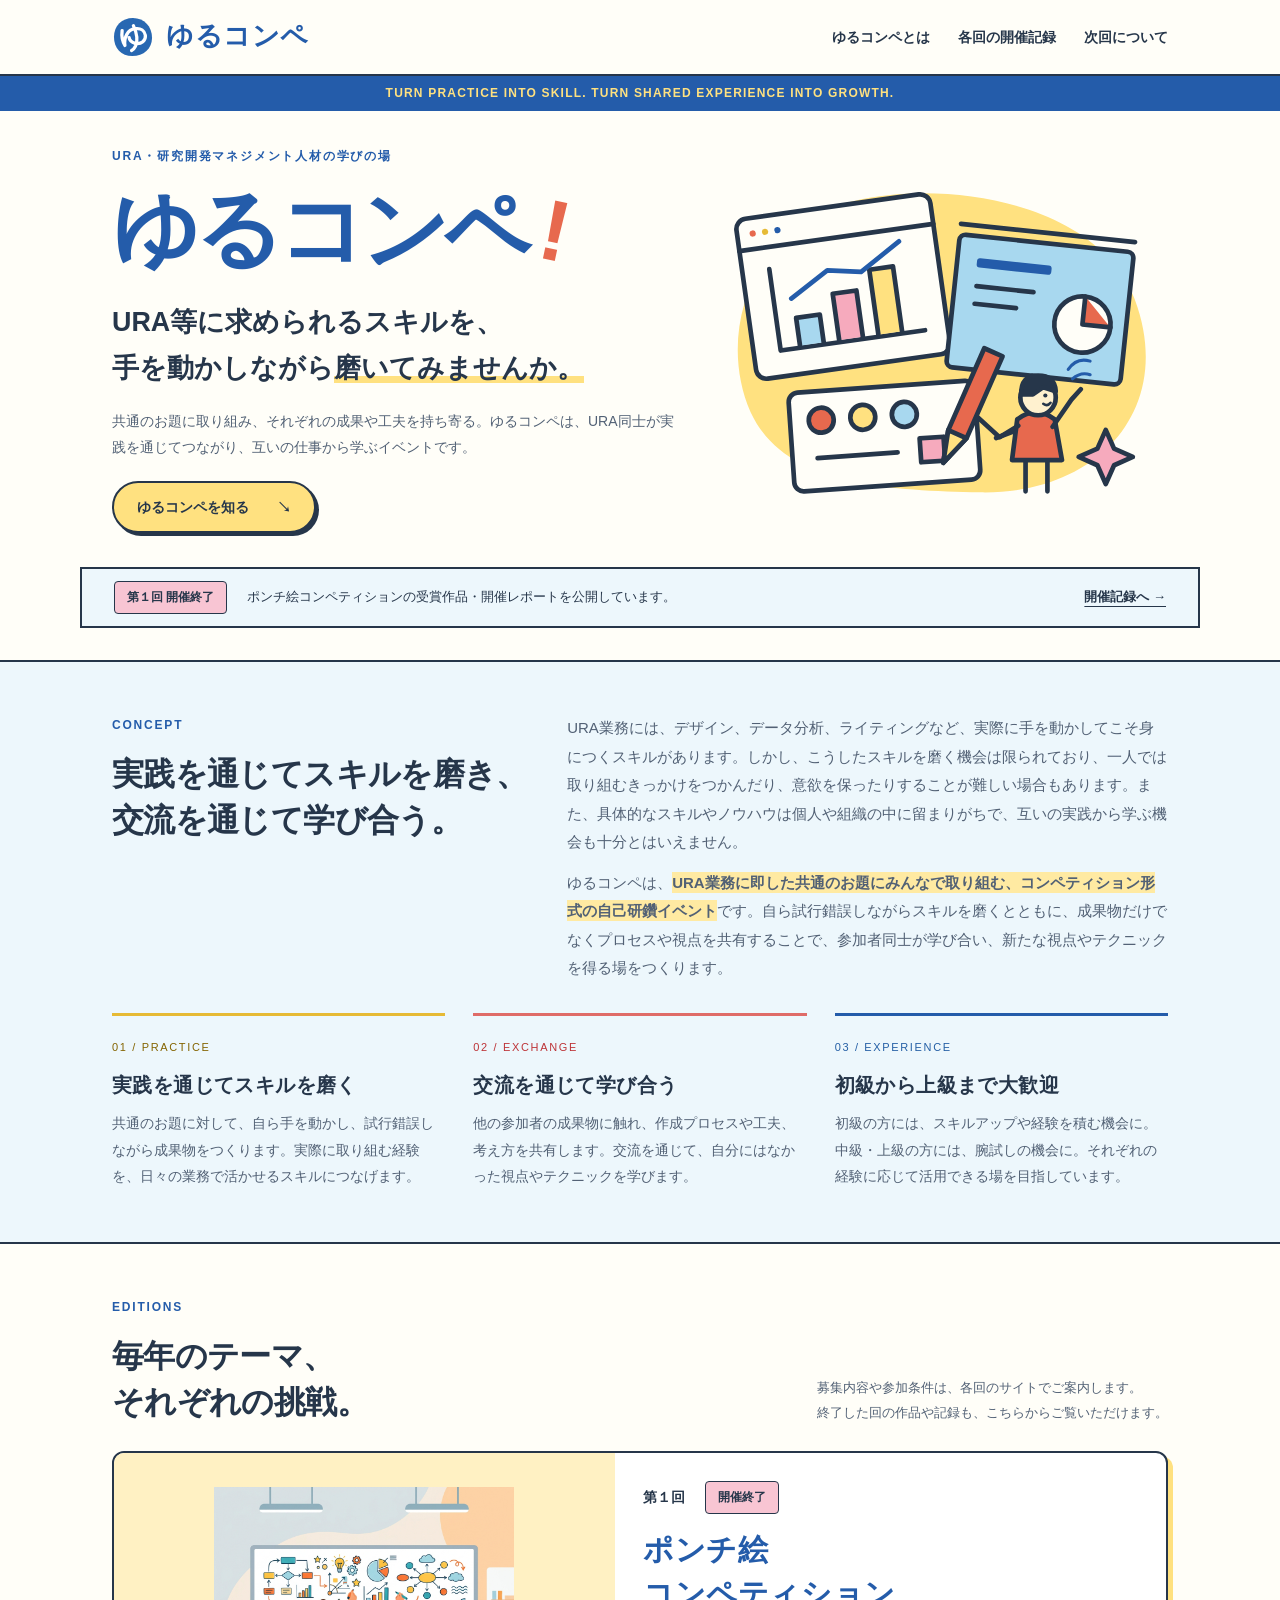
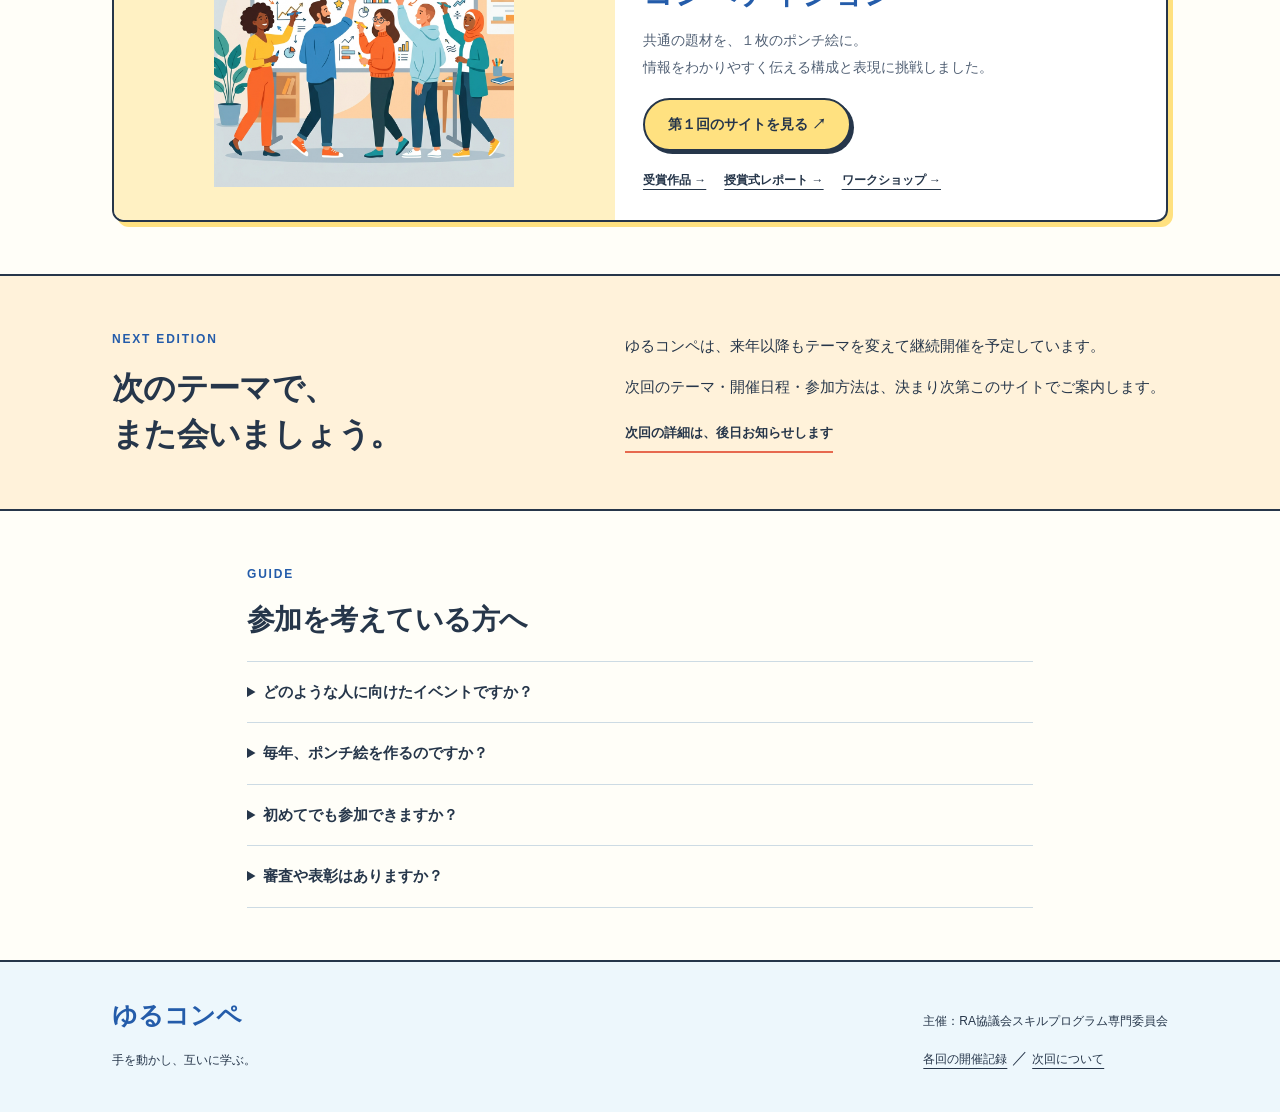
==== commit bb4a8275: "Animate homepage wordmark and update skills headline" ====
--- a/index.html
+++ b/index.html
@@ -6,7 +6,7 @@
 <meta name="description" content="ゆるコンペは、URA等の研究開発マネジメント人材が、毎年異なるテーマに挑戦し、互いに学び合う自己研鑽イベントです。各回の開催情報・受賞作品・開催レポートをご案内します。">
 <meta property="og:title" content="ゆるコンペ｜手を動かし、互いに学ぶ。"><meta property="og:description" content="実践的な課題で成果物をつくり、方法やノウハウを共有する。URA等の学び合いの場、ゆるコンペの共通サイトです。"><meta property="og:type" content="website"><meta property="og:url" content="https://ra-skillpro.github.io/Yuru-Competition/">
 <link rel="icon" type="image/svg+xml" href="yuru-icon.svg?v=custom1">
-<link rel="stylesheet" href="portal.css?v=20261011-rounded1">
+<link rel="stylesheet" href="portal.css?v=wordmark-motion1">
 </head>
 <body>
 <a class="skip" href="#main">本文へ移動</a>
@@ -14,7 +14,7 @@
 <main id="main">
 <div class="color-ribbon" aria-hidden="true"><span>TURN PRACTICE INTO SKILL. TURN SHARED EXPERIENCE INTO GROWTH.</span></div>
 <section class="hero wrap">
-<div class="hero-copy"><p class="eyebrow">URA・研究開発マネジメント人材の学びの場</p><p class="hero-wordmark" aria-hidden="true">ゆる<span>コンペ</span><i>!</i></p><h1 class="hero-message">研究開発マネジメントのスキルを、<br>手を動かしながら<span class="underline">磨いてみませんか。</span></h1><p class="intro">共通のお題に取り組み、それぞれの成果や工夫を持ち寄る。ゆるコンペは、URA同士が実践を通じてつながり、互いの仕事から学ぶイベントです。</p><a class="button primary" href="#about">ゆるコンペを知る <span aria-hidden="true">↘</span></a></div>
+<div class="hero-copy"><p class="eyebrow">URA・研究開発マネジメント人材の学びの場</p><p class="hero-wordmark" aria-label="ゆるコンペ"><span class="wordmark-letter" style="--order:0" aria-hidden="true">ゆ</span><span class="wordmark-letter" style="--order:1" aria-hidden="true">る</span><span class="wordmark-letter" style="--order:2" aria-hidden="true">コ</span><span class="wordmark-letter" style="--order:3" aria-hidden="true">ン</span><span class="wordmark-letter" style="--order:4" aria-hidden="true">ペ</span><i class="wordmark-letter" style="--order:5" aria-hidden="true">!</i></p><h1 class="hero-message">URA等に求められるスキルを、<br>手を動かしながら<span class="underline">磨いてみませんか。</span></h1><p class="intro">共通のお題に取り組み、それぞれの成果や工夫を持ち寄る。ゆるコンペは、URA同士が実践を通じてつながり、互いの仕事から学ぶイベントです。</p><a class="button primary" href="#about">ゆるコンペを知る <span aria-hidden="true">↘</span></a></div>
 <div class="hero-art" role="img" aria-label="データ分析のグラフ、デザインの配色、スライドを指し示しながら話す発表者を組み合わせたイラスト">
 <svg viewBox="0 0 440 350" xmlns="http://www.w3.org/2000/svg" aria-hidden="true">
 <path d="M39 245C5 167 42 64 139 42c92-21 234 3 269 95 39 105-36 187-148 185-97-2-189-8-221-77Z" fill="#ffe180"/>
@@ -44,4 +44,5 @@
 <section class="section wrap faq"><p class="eyebrow">GUIDE</p><h2>参加を考えている方へ</h2><details><summary>どのような人に向けたイベントですか？</summary><p>URA等の研究開発マネジメントに携わる方に向けた自己研鑽イベントです。各回の応募資格や参加条件は、その回のサイトでご確認ください。</p></details><details><summary>毎年、ポンチ絵を作るのですか？</summary><p>テーマは毎年変わります。第１回はポンチ絵でしたが、次回以降のテーマは、決まり次第お知らせします。</p></details><details><summary>初めてでも参加できますか？</summary><p>初級の方にはスキルアップや経験を積む機会として、中級・上級の方には腕試しの機会としてご活用いただけます。まだ自信がない方も、みんなと一緒に実践する機会にしてください。参加条件や必要な準備は、各回の案内をご確認ください。</p></details><details><summary>審査や表彰はありますか？</summary><p>競争の要素を取り入れながら、成果物をつくるプロセスや参加者同士の学び合いを大切にしています。審査・投票・表彰などの実施方法は、各回のサイトでご案内します。</p></details></section>
 </main>
 <footer><div class="wrap footer-inner"><div><a class="logo" href="index.html">ゆるコンペ</a><p>手を動かし、互いに学ぶ。</p></div><div><p>主催：RA協議会スキルプログラム専門委員会</p><a href="#editions">各回の開催記録</a> ／ <a href="#next">次回について</a></div></div></footer>
+<script src="portal.js?v=wordmark1" defer></script>
 </body></html>
--- a/portal.css
+++ b/portal.css
@@ -114,3 +114,8 @@
 
 /* Rounded lettering for the original circular icon */
 .logo-mark{font-family:"Hiragino Maru Gothic ProN","M PLUS Rounded 1c","Yu Gothic",Meiryo,sans-serif;font-weight:700}
+
+.hero-wordmark .wordmark-letter{display:inline-block;transform-origin:50% 85%}.hero-wordmark i.wordmark-letter{color:#e7694e;transform:rotate(12deg)}
+.hero-wordmark.is-playing .wordmark-letter{animation:wordmark-pop 650ms cubic-bezier(.22,.7,.3,1) both;animation-delay:calc(var(--order) * 90ms)}
+@keyframes wordmark-pop{0%{transform:translateY(0) rotate(0)}30%{transform:translateY(-12px) rotate(-5deg)}60%{transform:translateY(2px) rotate(3deg)}80%{transform:translateY(-3px) rotate(-1deg)}100%{transform:translateY(0) rotate(0)}}
+@media(prefers-reduced-motion:reduce){.hero-wordmark.is-playing .wordmark-letter{animation:none}}
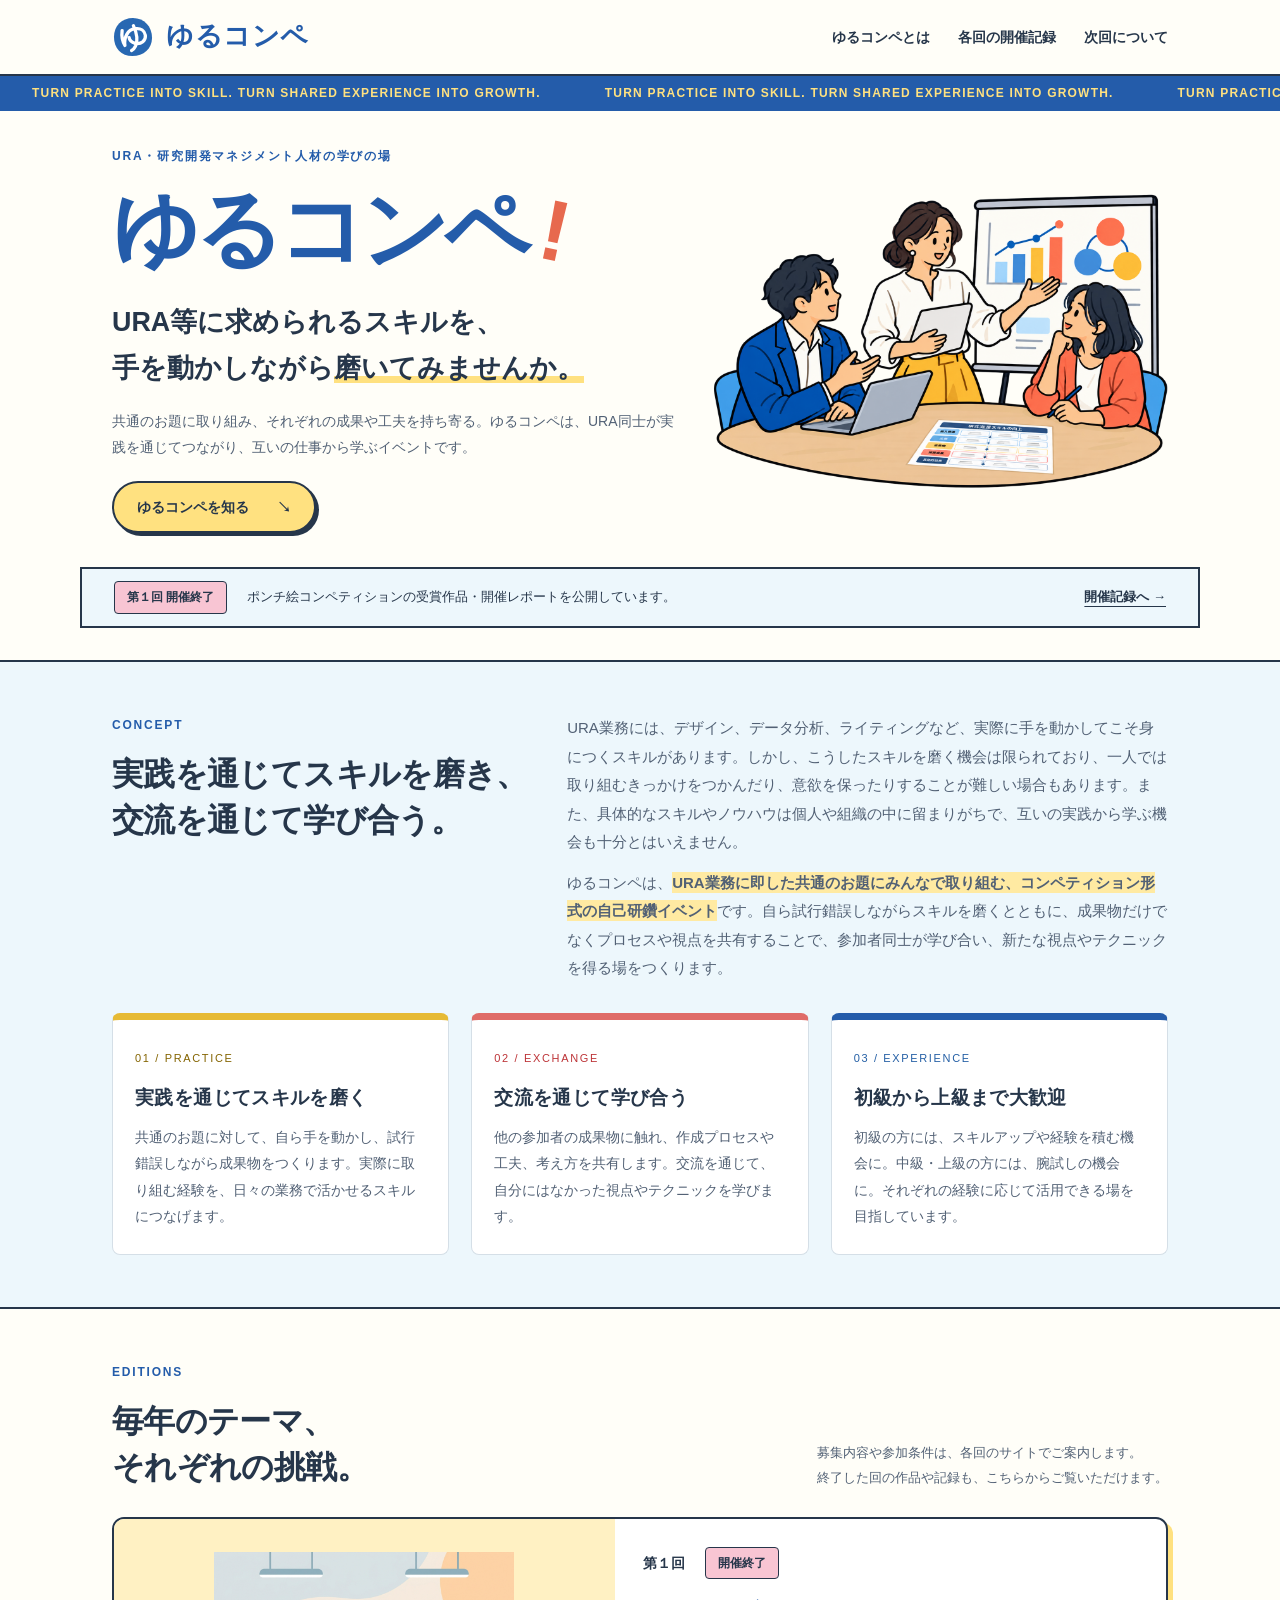
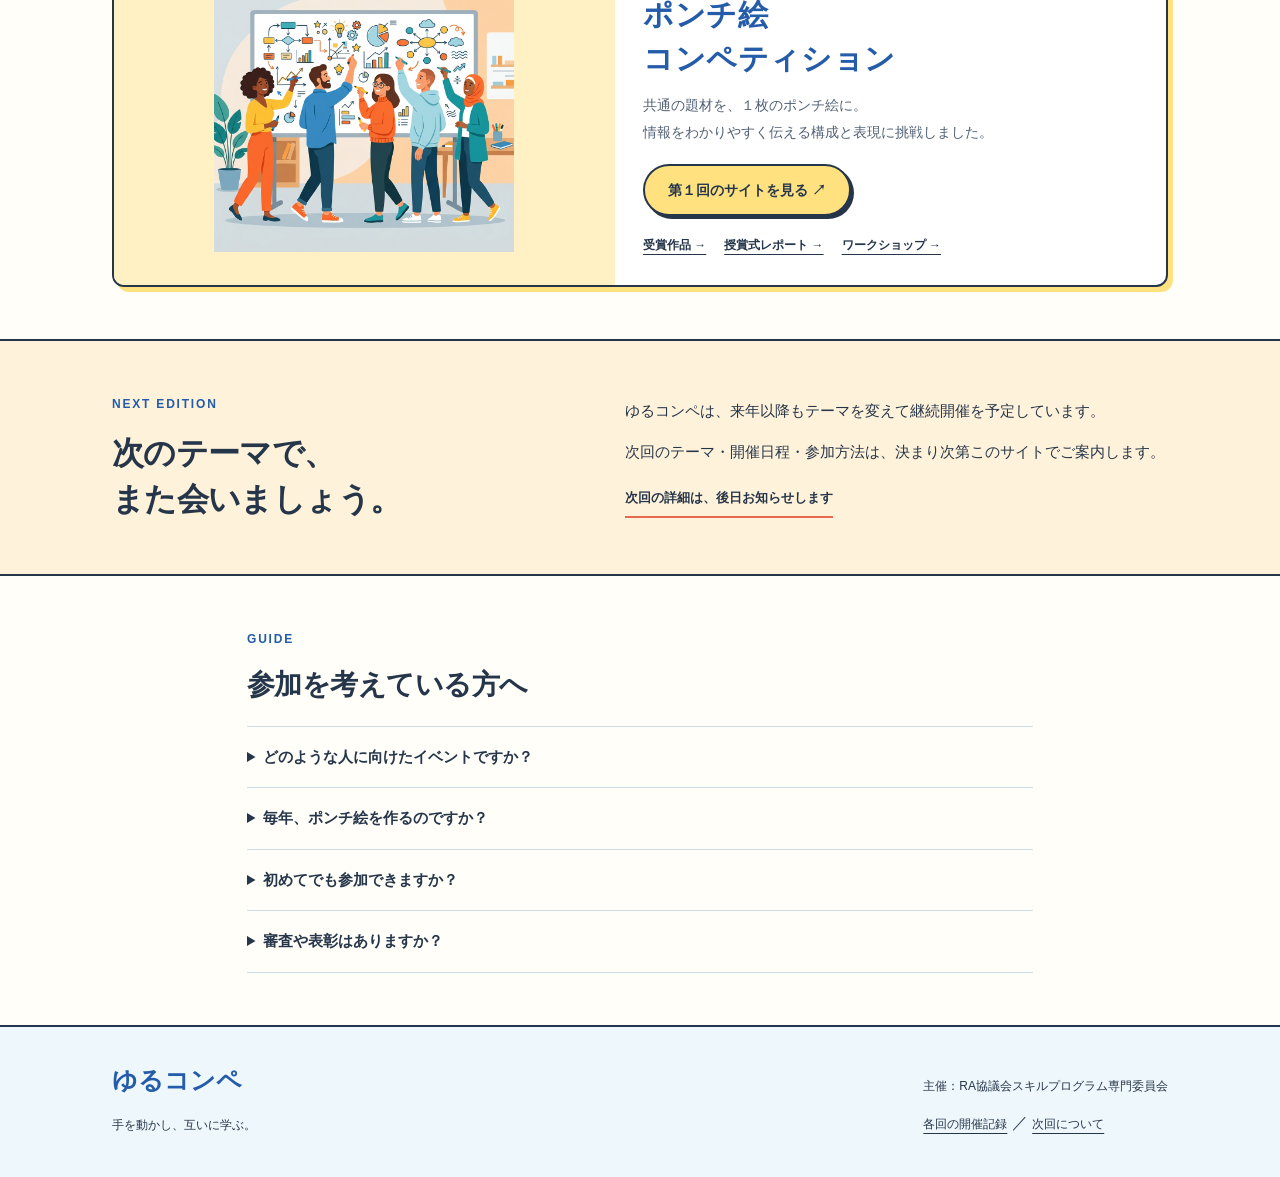
==== commit 8592ea67: "Refine hero illustration and highlight concept features" ====
--- a/index.html
+++ b/index.html
@@ -6,36 +6,16 @@
 <meta name="description" content="ゆるコンペは、URA等の研究開発マネジメント人材が、毎年異なるテーマに挑戦し、互いに学び合う自己研鑽イベントです。各回の開催情報・受賞作品・開催レポートをご案内します。">
 <meta property="og:title" content="ゆるコンペ｜手を動かし、互いに学ぶ。"><meta property="og:description" content="実践的な課題で成果物をつくり、方法やノウハウを共有する。URA等の学び合いの場、ゆるコンペの共通サイトです。"><meta property="og:type" content="website"><meta property="og:url" content="https://ra-skillpro.github.io/Yuru-Competition/">
 <link rel="icon" type="image/svg+xml" href="yuru-icon.svg?v=custom1">
-<link rel="stylesheet" href="portal.css?v=wordmark-motion1">
+<link rel="stylesheet" href="portal.css?v=feature-boxes1">
 </head>
 <body>
 <a class="skip" href="#main">本文へ移動</a>
 <header class="header"><div class="wrap nav"><a class="logo" href="index.html"><img class="yuru-icon" src="yuru-icon.svg?v=custom1" alt="" width="42" height="42">ゆるコンペ</a><nav aria-label="メインナビゲーション"><a href="#about">ゆるコンペとは</a><a href="#editions">各回の開催記録</a><a href="#next">次回について</a></nav></div></header>
 <main id="main">
-<div class="color-ribbon" aria-hidden="true"><span>TURN PRACTICE INTO SKILL. TURN SHARED EXPERIENCE INTO GROWTH.</span></div>
+<div class="color-ribbon" aria-hidden="true"><div class="ribbon-track"><div class="ribbon-group"><span>TURN PRACTICE INTO SKILL. TURN SHARED EXPERIENCE INTO GROWTH.</span><span>TURN PRACTICE INTO SKILL. TURN SHARED EXPERIENCE INTO GROWTH.</span></div><div class="ribbon-group"><span>TURN PRACTICE INTO SKILL. TURN SHARED EXPERIENCE INTO GROWTH.</span><span>TURN PRACTICE INTO SKILL. TURN SHARED EXPERIENCE INTO GROWTH.</span></div></div></div>
 <section class="hero wrap">
 <div class="hero-copy"><p class="eyebrow">URA・研究開発マネジメント人材の学びの場</p><p class="hero-wordmark" aria-label="ゆるコンペ"><span class="wordmark-letter" style="--order:0" aria-hidden="true">ゆ</span><span class="wordmark-letter" style="--order:1" aria-hidden="true">る</span><span class="wordmark-letter" style="--order:2" aria-hidden="true">コ</span><span class="wordmark-letter" style="--order:3" aria-hidden="true">ン</span><span class="wordmark-letter" style="--order:4" aria-hidden="true">ペ</span><i class="wordmark-letter" style="--order:5" aria-hidden="true">!</i></p><h1 class="hero-message">URA等に求められるスキルを、<br>手を動かしながら<span class="underline">磨いてみませんか。</span></h1><p class="intro">共通のお題に取り組み、それぞれの成果や工夫を持ち寄る。ゆるコンペは、URA同士が実践を通じてつながり、互いの仕事から学ぶイベントです。</p><a class="button primary" href="#about">ゆるコンペを知る <span aria-hidden="true">↘</span></a></div>
-<div class="hero-art" role="img" aria-label="データ分析のグラフ、デザインの配色、スライドを指し示しながら話す発表者を組み合わせたイラスト">
-<svg viewBox="0 0 440 350" xmlns="http://www.w3.org/2000/svg" aria-hidden="true">
-<path d="M39 245C5 167 42 64 139 42c92-21 234 3 269 95 39 105-36 187-148 185-97-2-189-8-221-77Z" fill="#ffe180"/>
-<g stroke="#26364a" stroke-width="4.5" stroke-linejoin="round" stroke-linecap="round">
-<g transform="rotate(-8 127 125)"><rect x="34" y="47" width="188" height="155" rx="10" fill="#fffef8"/><path d="M34 77h188"/><circle cx="49" cy="62" r="3" fill="#e7694e" stroke="none"/><circle cx="61" cy="62" r="3" fill="#e6ba35" stroke="none"/><circle cx="73" cy="62" r="3" fill="#245caa" stroke="none"/><path d="M60 98v79h140" fill="none"/><path d="M79 175v-27h23v27" fill="#a8d8ef"/><path d="M117 175v-45h23v45" fill="#f6aabd"/><path d="M155 175v-63h23v63" fill="#ffe180"/><path d="m77 129 38-22 32 6 40-24" fill="none" stroke="#245caa"/></g>
-<g transform="rotate(6 302 154)"><path d="M232 71h168"/><rect x="232" y="81" width="168" height="128" rx="6" fill="#a8d8ef"/><path d="M315 209v49m-28 14 28-14 28 14" fill="none"/><rect x="251" y="102" width="72" height="9" rx="3" fill="#245caa" stroke="none"/><path d="M253 129h55m-55 17h40" fill="none"/><circle cx="358" cy="155" r="27" fill="#fffef8"/><path d="M358 128v27h27" fill="#e7694e"/></g>
-<g transform="rotate(-4 161 268)"><rect x="78" y="221" width="179" height="95" rx="9" fill="#fffef8"/><circle cx="108" cy="249" r="12" fill="#e7694e"/><circle cx="148" cy="249" r="12" fill="#ffe180"/><circle cx="188" cy="249" r="12" fill="#a8d8ef"/><path d="M102 285h77" fill="none"/><rect x="201" y="273" width="23" height="23" fill="#f6aabd"/><path d="m229 267 40-76 17 9-40 76-24 22Z" fill="#e7694e"/><path d="m229 267 17 9-24 22Z" fill="#ffe180"/></g>
-<path d="m372 280 8-18 8 18 18 8-18 8-8 18-8-18-18-8Z" fill="#f6aabd"/>
-</g>
-
-<g stroke="#26364a" stroke-width="4.5" stroke-linecap="round" stroke-linejoin="round">
-<path d="M303 321v-32m21 32v-32" fill="none"/>
-<path d="M295 252q18-14 36 0l7 39h-48Z" fill="#e7694e"/>
-<path d="m296 258-18 11-21-19m72 9 18-26 9-10" fill="none"/>
-<circle cx="315" cy="231" r="17" fill="#fff1cf"/>
-<path d="M299 228q-1-18 16-18 16 0 17 15l-12-4-10 7Z" fill="#26364a"/>
-<path d="M320 237q4 3 7-1" fill="none" stroke-width="2.5"/>
-<path d="M344 204q8-12 21-8m-17 17q8-7 17-4" fill="none" stroke="#245caa" stroke-width="3"/>
-</g>
-<circle cx="322" cy="229" r="2" fill="#26364a"/>
-</svg></div>
+<div class="hero-art"><img class="hero-learning" src="assets/hero-learning-v2.png" alt="３人がグラフを使った説明と、５層のロジックモデルが描かれたポンチ絵を囲んで学び合う様子" width="1456" height="1088"></div>
 </section>
 <div class="news wrap"><span class="status">第１回 開催終了</span><p>ポンチ絵コンペティションの受賞作品・開催レポートを公開しています。</p><a href="editions/01/index.html">開催記録へ →</a></div>
 <section id="about" class="section about"><div class="wrap"><div><p class="eyebrow">CONCEPT</p><h2>実践を通じてスキルを磨き、<br>交流を通じて学び合う。</h2></div><div class="about-copy"><p>URA業務には、デザイン、データ分析、ライティングなど、実際に手を動かしてこそ身につくスキルがあります。しかし、こうしたスキルを磨く機会は限られており、一人では取り組むきっかけをつかんだり、意欲を保ったりすることが難しい場合もあります。また、具体的なスキルやノウハウは個人や組織の中に留まりがちで、互いの実践から学ぶ機会も十分とはいえません。</p><p>ゆるコンペは、<mark class="concept-highlight">URA業務に即した共通のお題にみんなで取り組む、コンペティション形式の自己研鑽イベント</mark>です。自ら試行錯誤しながらスキルを磨くとともに、成果物だけでなくプロセスや視点を共有することで、参加者同士が学び合い、新たな視点やテクニックを得る場をつくります。</p></div><div class="values"><article><span class="value-no">01 / PRACTICE</span><h3>実践を通じてスキルを磨く</h3><p>共通のお題に対して、自ら手を動かし、試行錯誤しながら成果物をつくります。実際に取り組む経験を、日々の業務で活かせるスキルにつなげます。</p></article><article><span class="value-no">02 / EXCHANGE</span><h3>交流を通じて学び合う</h3><p>他の参加者の成果物に触れ、作成プロセスや工夫、考え方を共有します。交流を通じて、自分にはなかった視点やテクニックを学びます。</p></article><article><span class="value-no">03 / EXPERIENCE</span><h3>初級から上級まで大歓迎</h3><p>初級の方には、スキルアップや経験を積む機会に。中級・上級の方には、腕試しの機会に。それぞれの経験に応じて活用できる場を目指しています。</p></article></div></div></section>
--- a/portal.css
+++ b/portal.css
@@ -119,3 +119,23 @@
 .hero-wordmark.is-playing .wordmark-letter{animation:wordmark-pop 650ms cubic-bezier(.22,.7,.3,1) both;animation-delay:calc(var(--order) * 90ms)}
 @keyframes wordmark-pop{0%{transform:translateY(0) rotate(0)}30%{transform:translateY(-12px) rotate(-5deg)}60%{transform:translateY(2px) rotate(3deg)}80%{transform:translateY(-3px) rotate(-1deg)}100%{transform:translateY(0) rotate(0)}}
 @media(prefers-reduced-motion:reduce){.hero-wordmark.is-playing .wordmark-letter{animation:none}}
+
+/* Seamless right-to-left ribbon */
+.color-ribbon{padding:6px 0;overflow:hidden}
+.ribbon-track{display:flex;width:max-content;animation:ribbon-scroll 40s linear infinite}
+.ribbon-group{display:flex;flex-shrink:0;align-items:center}
+.color-ribbon .ribbon-group span{display:block;margin:0;padding:0 32px;color:#ffe180}
+@keyframes ribbon-scroll{from{transform:translateX(0)}to{transform:translateX(-50%)}}
+@media(prefers-reduced-motion:reduce){.ribbon-track{animation:none;width:auto;display:block}.ribbon-group{display:block}.ribbon-group:nth-child(2),.ribbon-group span:nth-child(2){display:none}.color-ribbon .ribbon-group span{white-space:normal;padding:0 16px}}
+
+.hero-learning{display:block;width:100%;height:auto;object-fit:contain}
+@media(max-width:700px){.hero-art:has(.hero-learning){max-width:380px}}
+
+/* Three concept features as white boxes with colored top bands */
+.values{gap:22px;align-items:stretch}
+.values article{background:#fff;border:1px solid #d5dfe7;border-top:7px solid #e6ba35;border-radius:8px;padding:22px 22px 24px;overflow:hidden}
+.values article:nth-child(1){border-color:#d5dfe7;border-top-color:#e6ba35}
+.values article:nth-child(2){border-color:#d5dfe7;border-top-color:#df6c68}
+.values article:nth-child(3){border-color:#d5dfe7;border-top-color:#245caa}
+.values h3{margin:12px 0;font-size:19px}
+@media(max-width:700px){.values{gap:16px}.values article{padding:18px 20px 20px}}
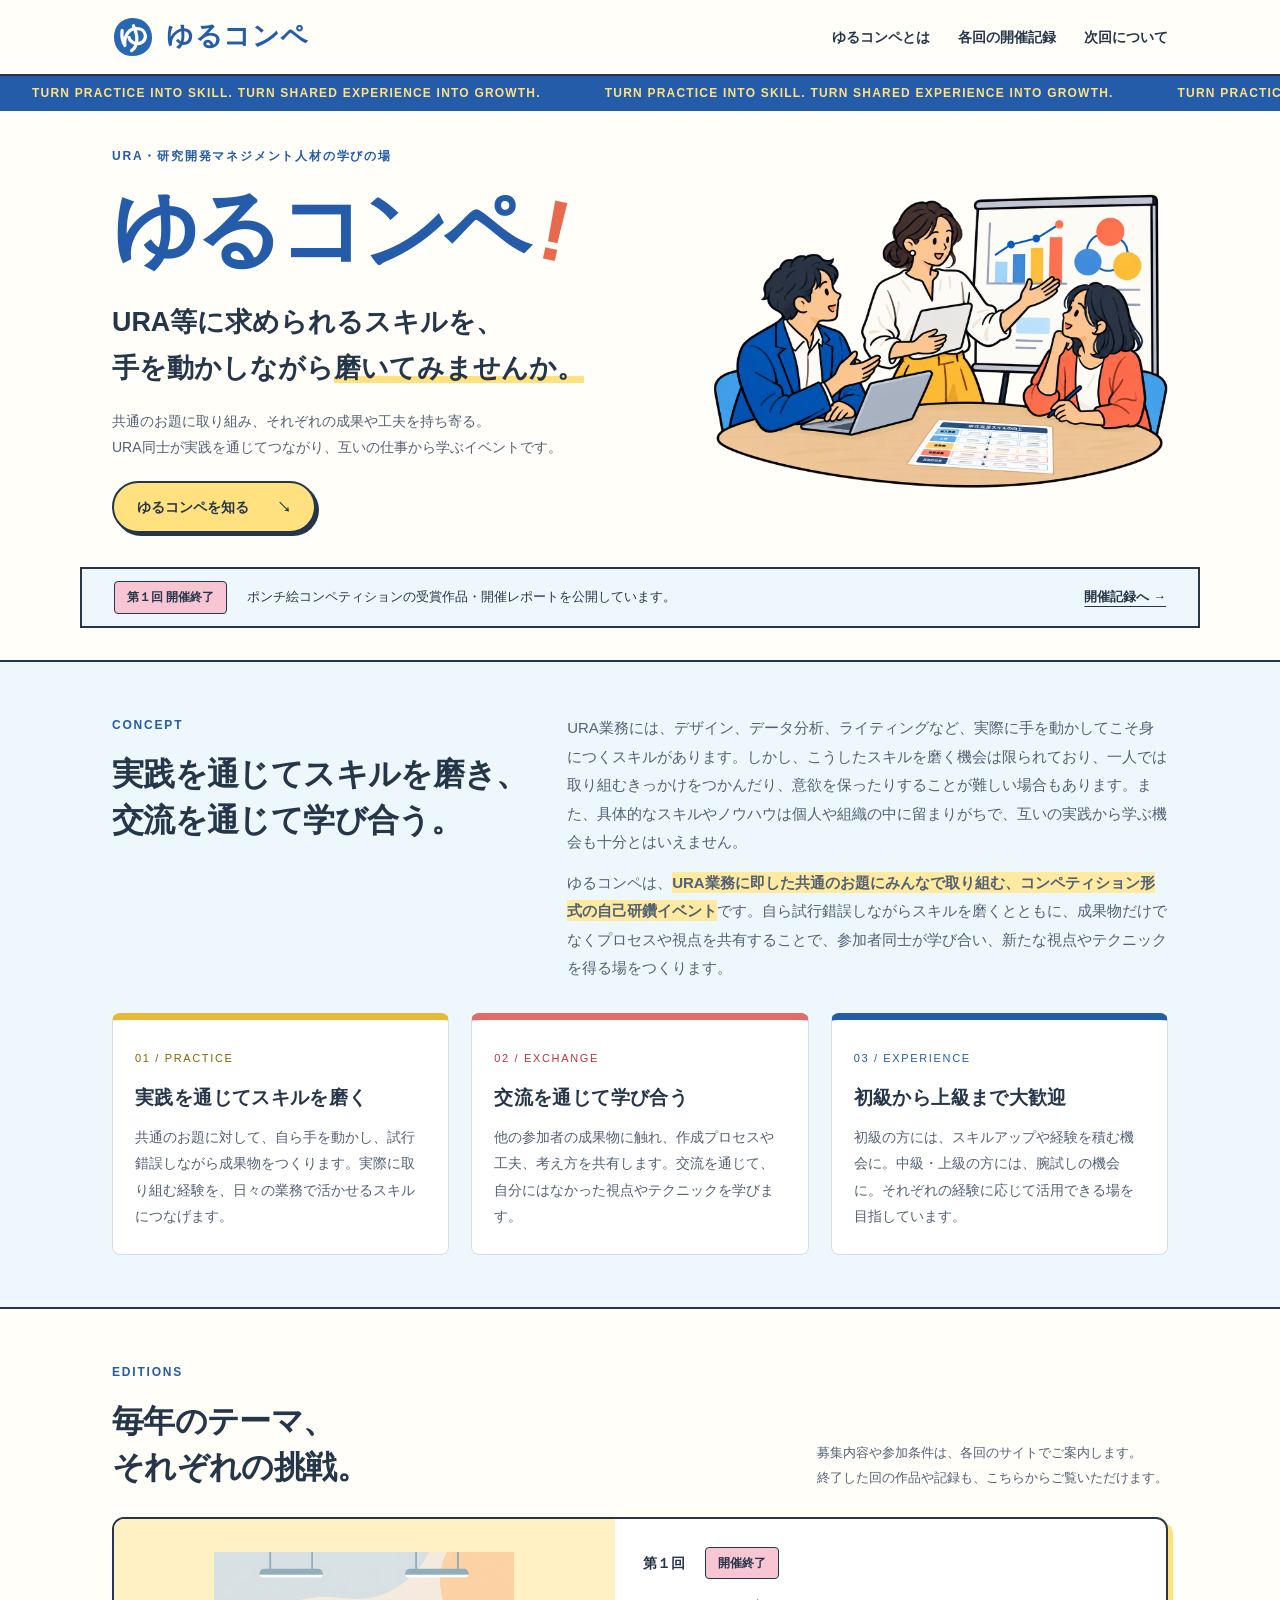
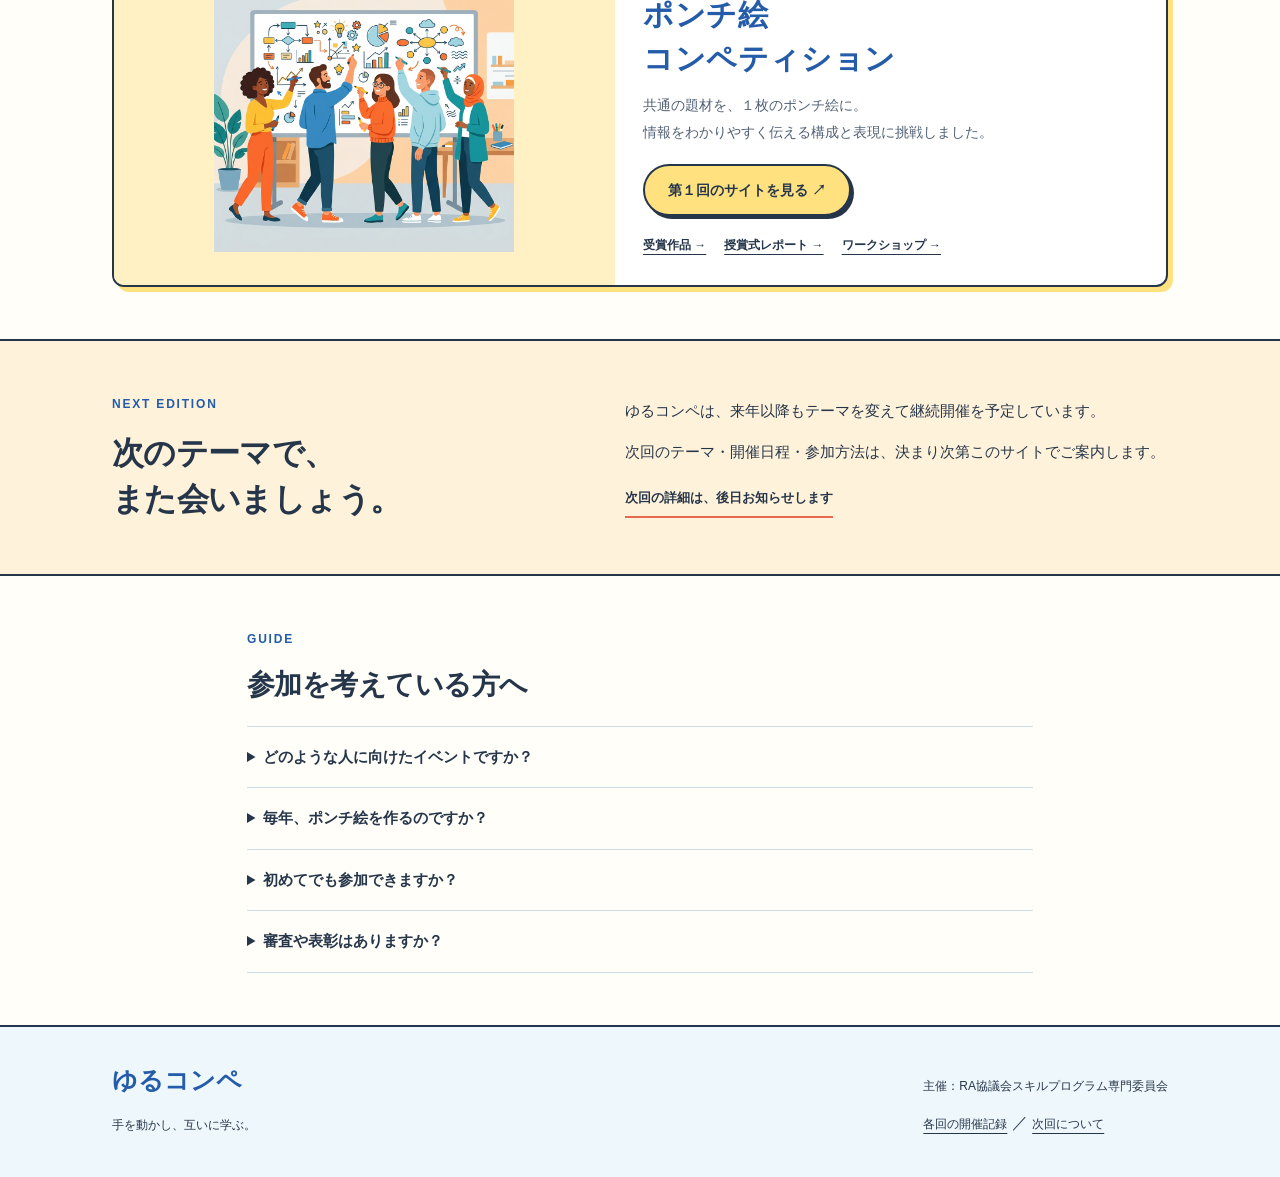
==== commit e63762d7: "Refine homepage introduction wording and line break" ====
--- a/index.html
+++ b/index.html
@@ -14,7 +14,7 @@
 <main id="main">
 <div class="color-ribbon" aria-hidden="true"><div class="ribbon-track"><div class="ribbon-group"><span>TURN PRACTICE INTO SKILL. TURN SHARED EXPERIENCE INTO GROWTH.</span><span>TURN PRACTICE INTO SKILL. TURN SHARED EXPERIENCE INTO GROWTH.</span></div><div class="ribbon-group"><span>TURN PRACTICE INTO SKILL. TURN SHARED EXPERIENCE INTO GROWTH.</span><span>TURN PRACTICE INTO SKILL. TURN SHARED EXPERIENCE INTO GROWTH.</span></div></div></div>
 <section class="hero wrap">
-<div class="hero-copy"><p class="eyebrow">URA・研究開発マネジメント人材の学びの場</p><p class="hero-wordmark" aria-label="ゆるコンペ"><span class="wordmark-letter" style="--order:0" aria-hidden="true">ゆ</span><span class="wordmark-letter" style="--order:1" aria-hidden="true">る</span><span class="wordmark-letter" style="--order:2" aria-hidden="true">コ</span><span class="wordmark-letter" style="--order:3" aria-hidden="true">ン</span><span class="wordmark-letter" style="--order:4" aria-hidden="true">ペ</span><i class="wordmark-letter" style="--order:5" aria-hidden="true">!</i></p><h1 class="hero-message">URA等に求められるスキルを、<br>手を動かしながら<span class="underline">磨いてみませんか。</span></h1><p class="intro">共通のお題に取り組み、それぞれの成果や工夫を持ち寄る。ゆるコンペは、URA同士が実践を通じてつながり、互いの仕事から学ぶイベントです。</p><a class="button primary" href="#about">ゆるコンペを知る <span aria-hidden="true">↘</span></a></div>
+<div class="hero-copy"><p class="eyebrow">URA・研究開発マネジメント人材の学びの場</p><p class="hero-wordmark" aria-label="ゆるコンペ"><span class="wordmark-letter" style="--order:0" aria-hidden="true">ゆ</span><span class="wordmark-letter" style="--order:1" aria-hidden="true">る</span><span class="wordmark-letter" style="--order:2" aria-hidden="true">コ</span><span class="wordmark-letter" style="--order:3" aria-hidden="true">ン</span><span class="wordmark-letter" style="--order:4" aria-hidden="true">ペ</span><i class="wordmark-letter" style="--order:5" aria-hidden="true">!</i></p><h1 class="hero-message">URA等に求められるスキルを、<br>手を動かしながら<span class="underline">磨いてみませんか。</span></h1><p class="intro">共通のお題に取り組み、それぞれの成果や工夫を持ち寄る。<br>URA同士が実践を通じてつながり、互いの仕事から学ぶイベントです。</p><a class="button primary" href="#about">ゆるコンペを知る <span aria-hidden="true">↘</span></a></div>
 <div class="hero-art"><img class="hero-learning" src="assets/hero-learning-v2.png" alt="３人がグラフを使った説明と、５層のロジックモデルが描かれたポンチ絵を囲んで学び合う様子" width="1456" height="1088"></div>
 </section>
 <div class="news wrap"><span class="status">第１回 開催終了</span><p>ポンチ絵コンペティションの受賞作品・開催レポートを公開しています。</p><a href="editions/01/index.html">開催記録へ →</a></div>
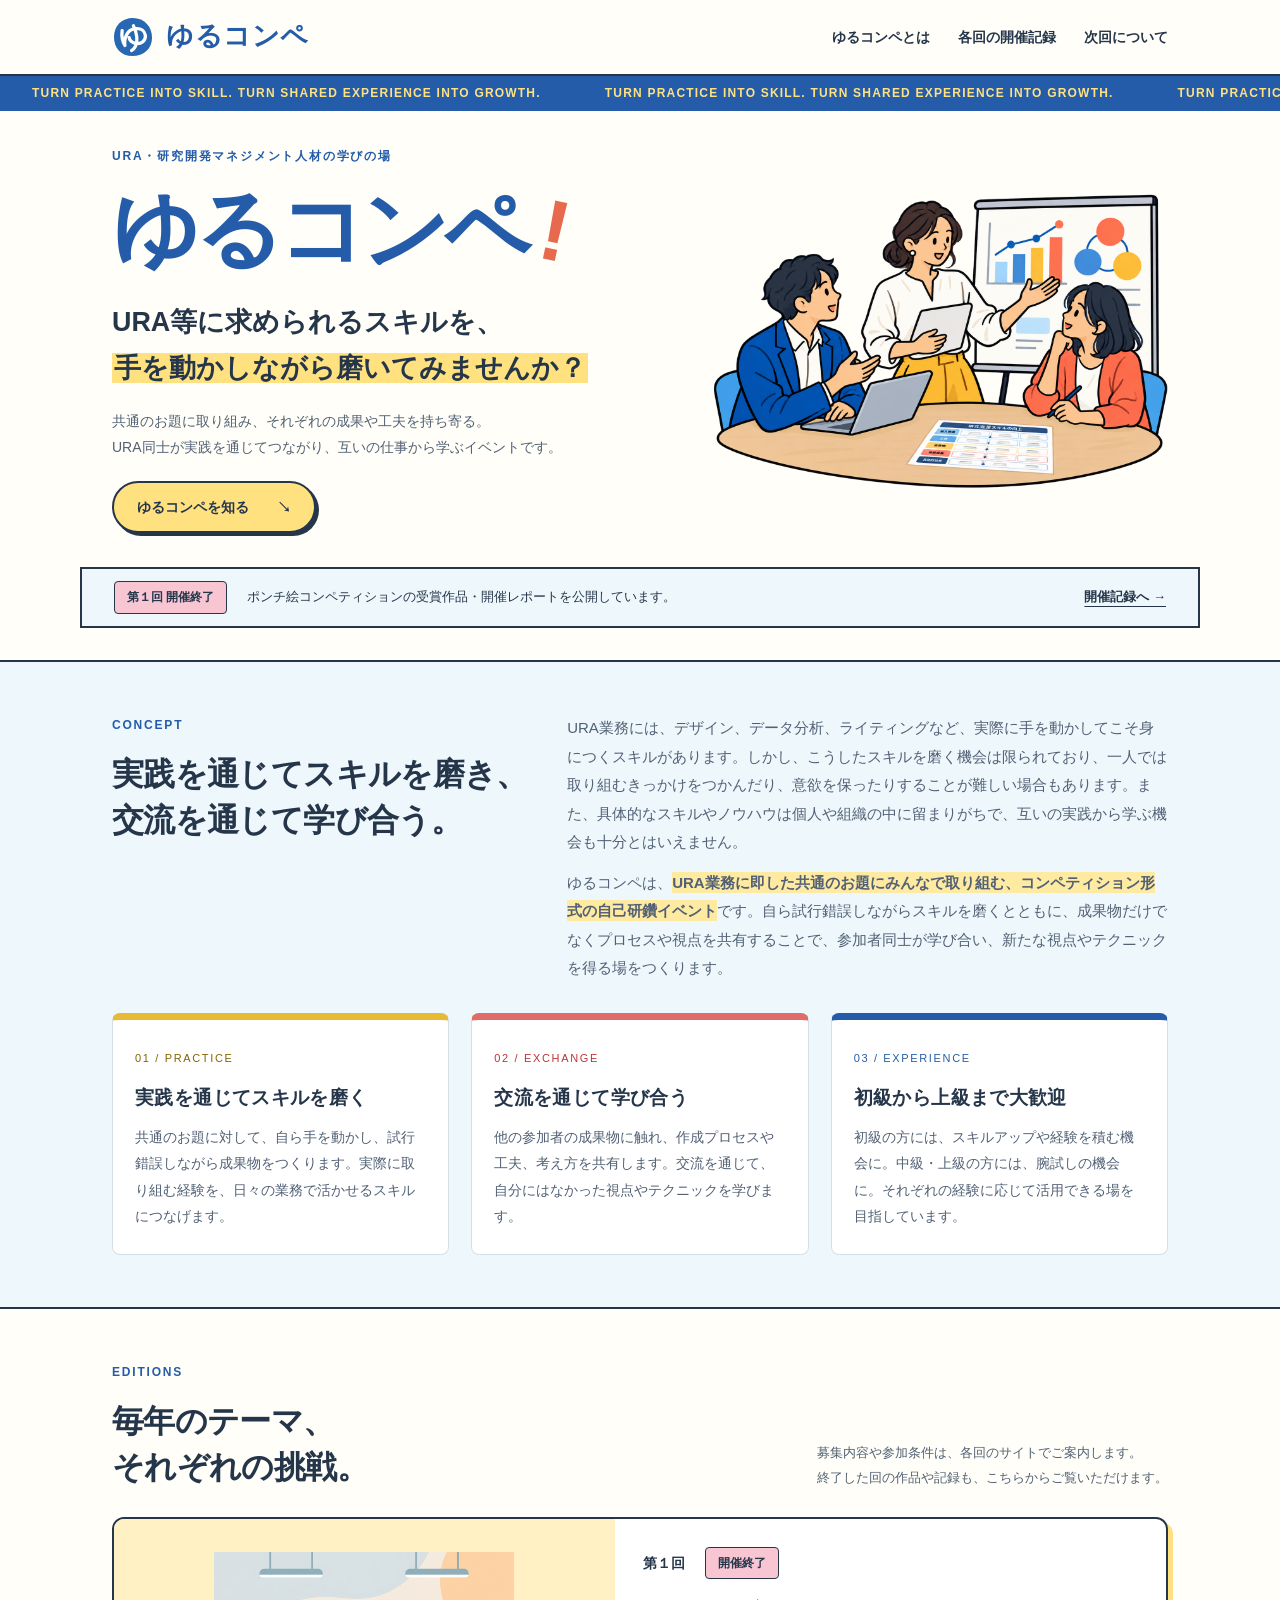
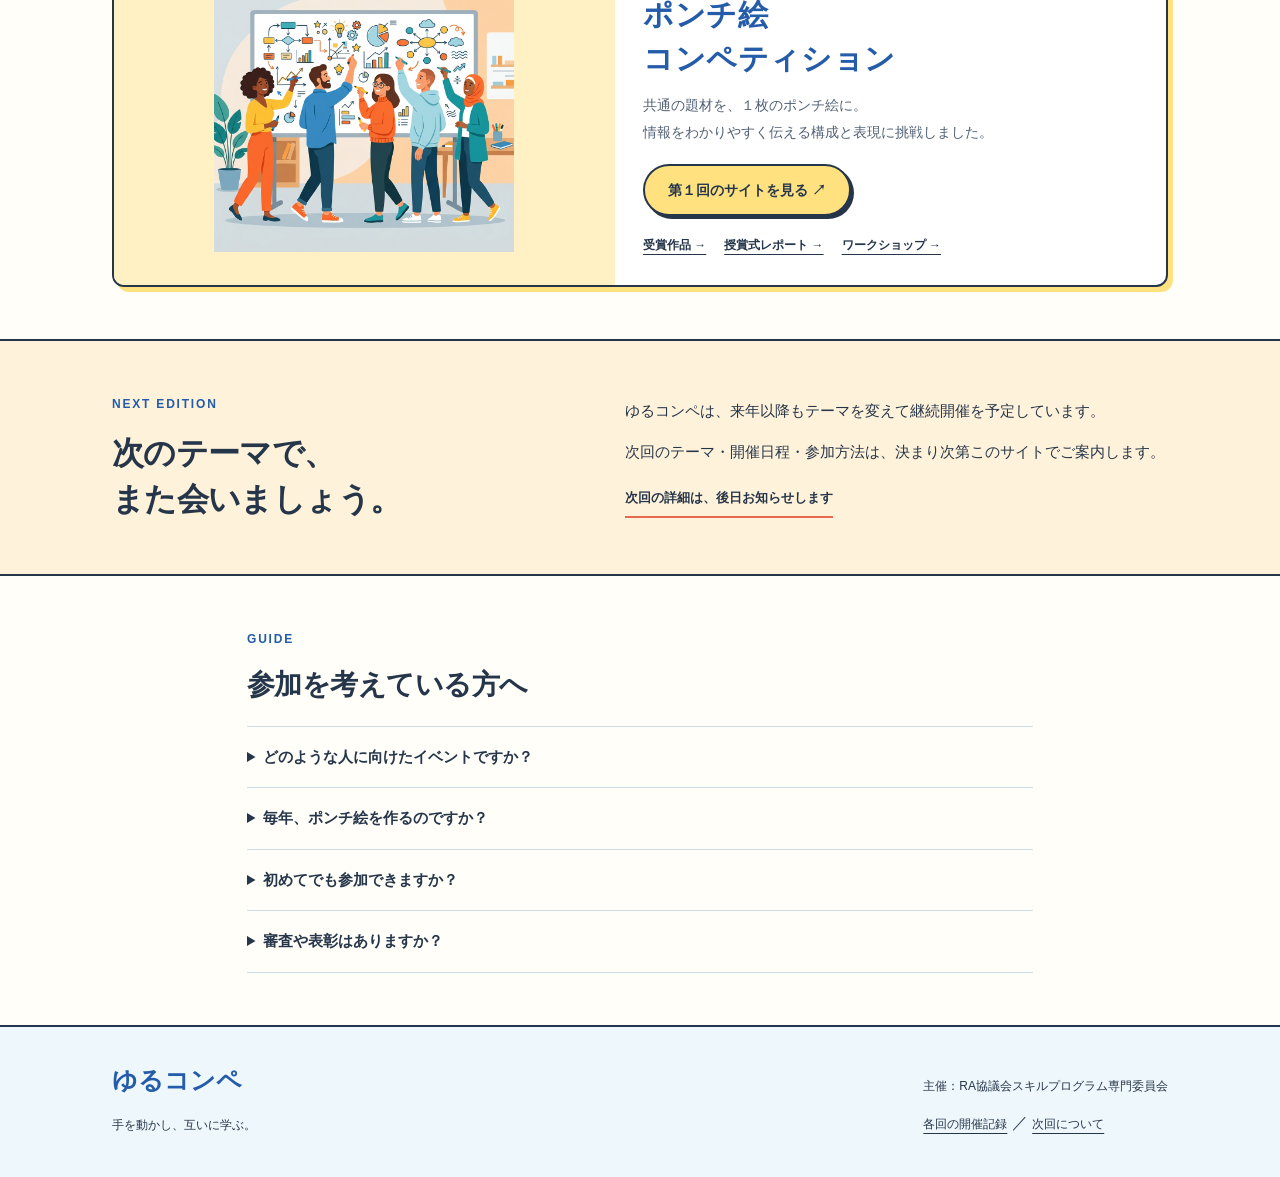
==== commit b38d8f31: "Add files via upload" ====
--- a/index.html
+++ b/index.html
@@ -6,7 +6,7 @@
 <meta name="description" content="ゆるコンペは、URA等の研究開発マネジメント人材が、毎年異なるテーマに挑戦し、互いに学び合う自己研鑽イベントです。各回の開催情報・受賞作品・開催レポートをご案内します。">
 <meta property="og:title" content="ゆるコンペ｜手を動かし、互いに学ぶ。"><meta property="og:description" content="実践的な課題で成果物をつくり、方法やノウハウを共有する。URA等の学び合いの場、ゆるコンペの共通サイトです。"><meta property="og:type" content="website"><meta property="og:url" content="https://ra-skillpro.github.io/Yuru-Competition/">
 <link rel="icon" type="image/svg+xml" href="yuru-icon.svg?v=custom1">
-<link rel="stylesheet" href="portal.css?v=feature-boxes1">
+<link rel="stylesheet" href="portal.css?v=20261014-hero-highlight">
 </head>
 <body>
 <a class="skip" href="#main">本文へ移動</a>
@@ -14,7 +14,7 @@
 <main id="main">
 <div class="color-ribbon" aria-hidden="true"><div class="ribbon-track"><div class="ribbon-group"><span>TURN PRACTICE INTO SKILL. TURN SHARED EXPERIENCE INTO GROWTH.</span><span>TURN PRACTICE INTO SKILL. TURN SHARED EXPERIENCE INTO GROWTH.</span></div><div class="ribbon-group"><span>TURN PRACTICE INTO SKILL. TURN SHARED EXPERIENCE INTO GROWTH.</span><span>TURN PRACTICE INTO SKILL. TURN SHARED EXPERIENCE INTO GROWTH.</span></div></div></div>
 <section class="hero wrap">
-<div class="hero-copy"><p class="eyebrow">URA・研究開発マネジメント人材の学びの場</p><p class="hero-wordmark" aria-label="ゆるコンペ"><span class="wordmark-letter" style="--order:0" aria-hidden="true">ゆ</span><span class="wordmark-letter" style="--order:1" aria-hidden="true">る</span><span class="wordmark-letter" style="--order:2" aria-hidden="true">コ</span><span class="wordmark-letter" style="--order:3" aria-hidden="true">ン</span><span class="wordmark-letter" style="--order:4" aria-hidden="true">ペ</span><i class="wordmark-letter" style="--order:5" aria-hidden="true">!</i></p><h1 class="hero-message">URA等に求められるスキルを、<br>手を動かしながら<span class="underline">磨いてみませんか。</span></h1><p class="intro">共通のお題に取り組み、それぞれの成果や工夫を持ち寄る。<br>URA同士が実践を通じてつながり、互いの仕事から学ぶイベントです。</p><a class="button primary" href="#about">ゆるコンペを知る <span aria-hidden="true">↘</span></a></div>
+<div class="hero-copy"><p class="eyebrow">URA・研究開発マネジメント人材の学びの場</p><p class="hero-wordmark" aria-label="ゆるコンペ"><span class="wordmark-letter" style="--order:0" aria-hidden="true">ゆ</span><span class="wordmark-letter" style="--order:1" aria-hidden="true">る</span><span class="wordmark-letter" style="--order:2" aria-hidden="true">コ</span><span class="wordmark-letter" style="--order:3" aria-hidden="true">ン</span><span class="wordmark-letter" style="--order:4" aria-hidden="true">ペ</span><i class="wordmark-letter" style="--order:5" aria-hidden="true">!</i></p><h1 class="hero-message">URA等に求められるスキルを、<br><mark class="hero-highlight">手を動かしながら磨いてみませんか？</mark></h1><p class="intro">共通のお題に取り組み、それぞれの成果や工夫を持ち寄る。<br>URA同士が実践を通じてつながり、互いの仕事から学ぶイベントです。</p><a class="button primary" href="#about">ゆるコンペを知る <span aria-hidden="true">↘</span></a></div>
 <div class="hero-art"><img class="hero-learning" src="assets/hero-learning-v2.png" alt="３人がグラフを使った説明と、５層のロジックモデルが描かれたポンチ絵を囲んで学び合う様子" width="1456" height="1088"></div>
 </section>
 <div class="news wrap"><span class="status">第１回 開催終了</span><p>ポンチ絵コンペティションの受賞作品・開催レポートを公開しています。</p><a href="editions/01/index.html">開催記録へ →</a></div>
--- a/portal.css
+++ b/portal.css
@@ -139,3 +139,5 @@
 .values article:nth-child(3){border-color:#d5dfe7;border-top-color:#245caa}
 .values h3{margin:12px 0;font-size:19px}
 @media(max-width:700px){.values{gap:16px}.values article{padding:18px 20px 20px}}
+
+.hero-highlight{background:#ffe180;color:inherit;padding:0 .08em;box-decoration-break:clone;-webkit-box-decoration-break:clone}
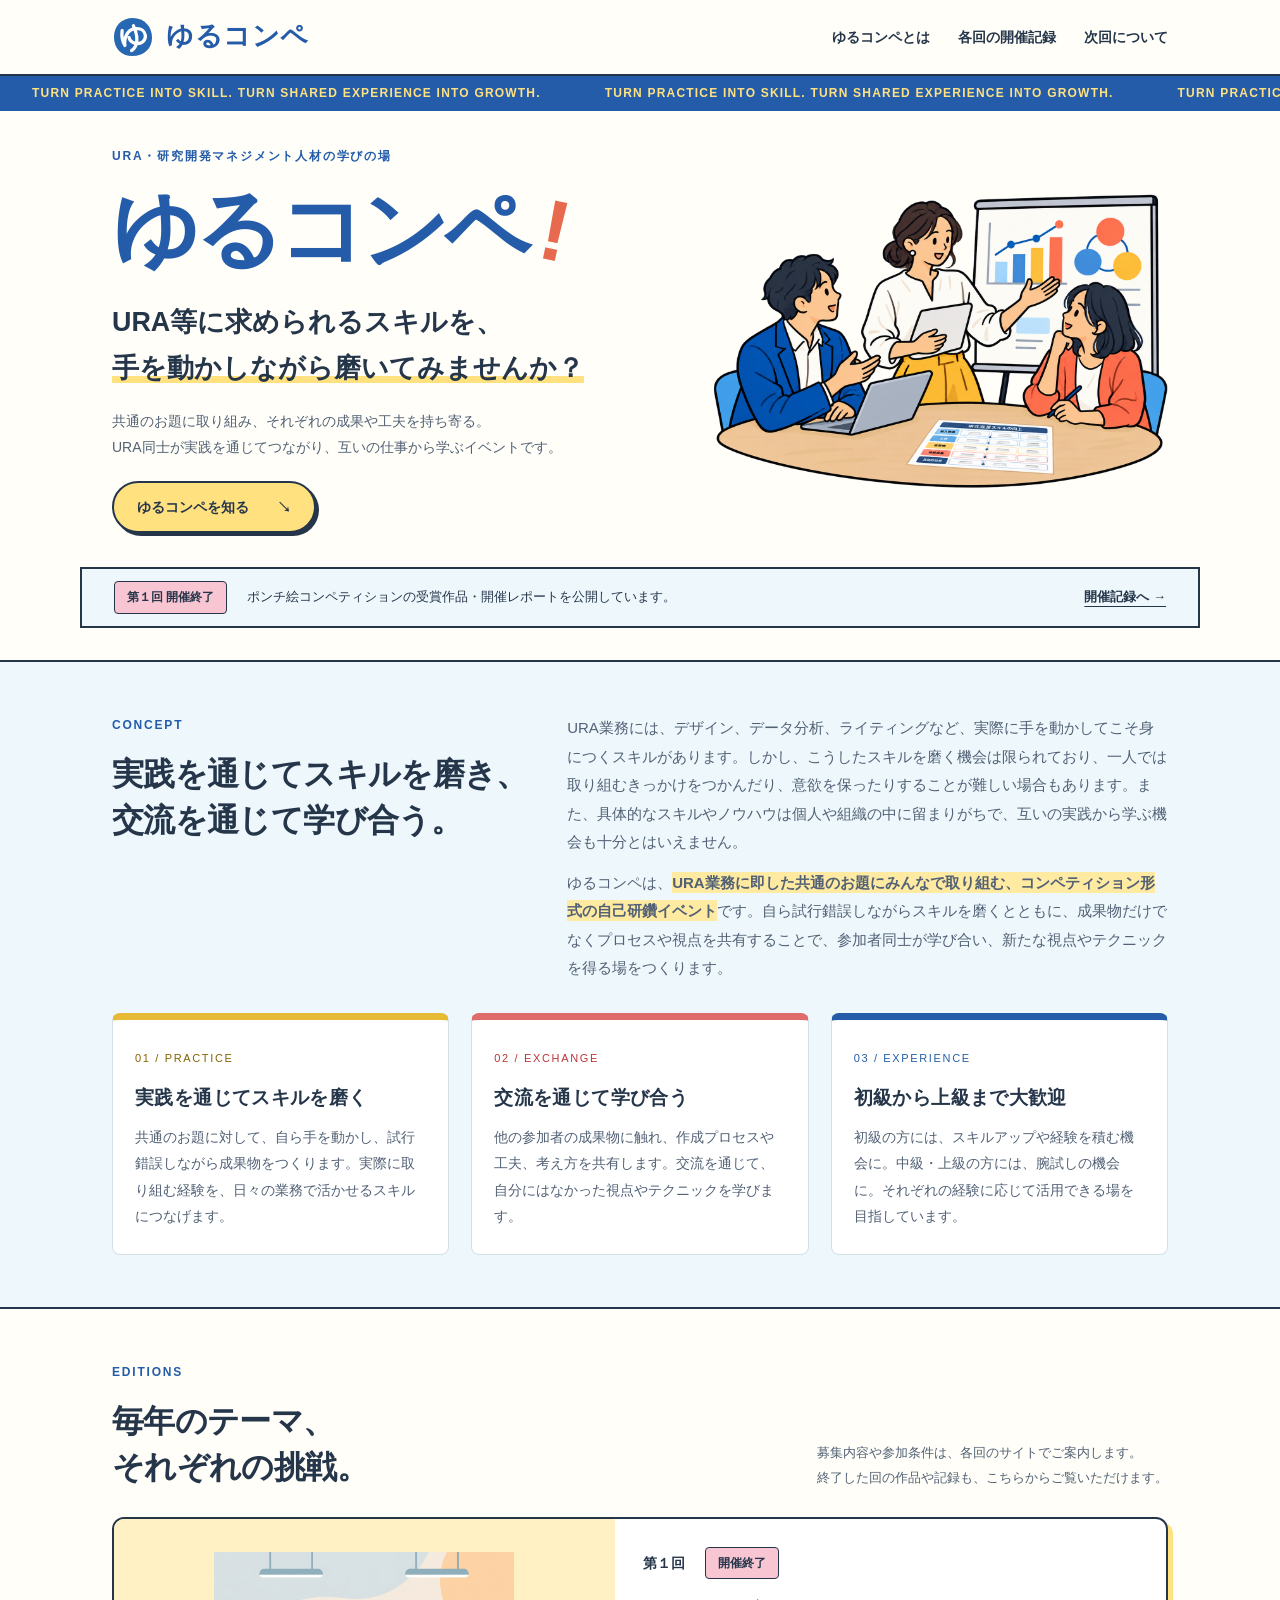
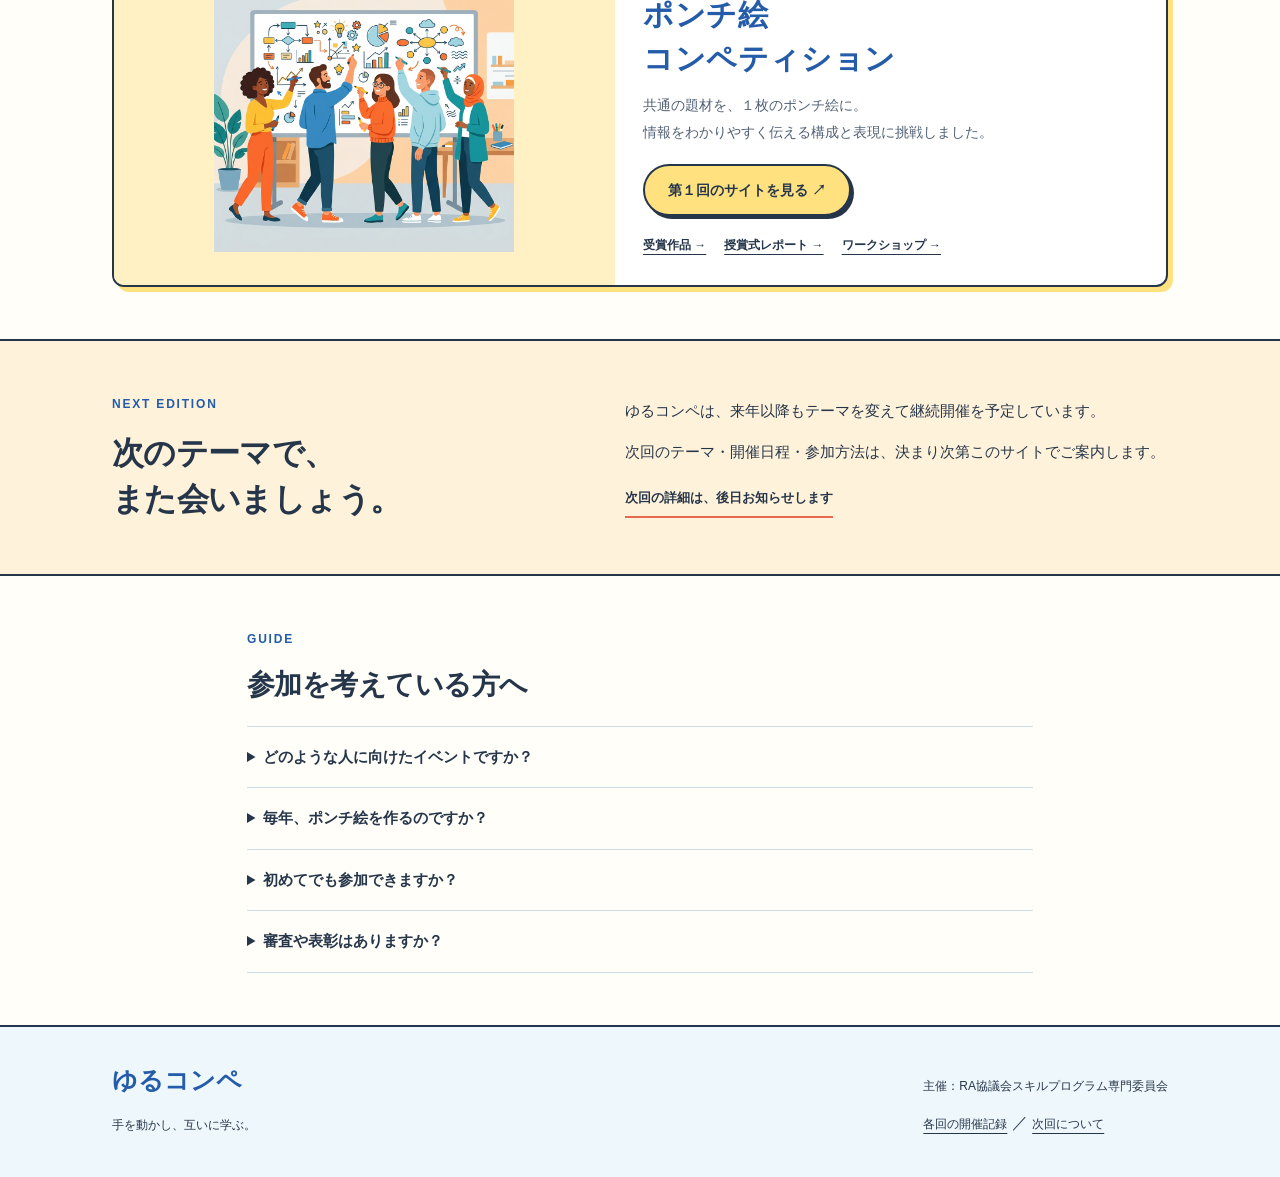
==== commit 1fa68942: "Add files via upload" ====
--- a/index.html
+++ b/index.html
@@ -6,7 +6,7 @@
 <meta name="description" content="ゆるコンペは、URA等の研究開発マネジメント人材が、毎年異なるテーマに挑戦し、互いに学び合う自己研鑽イベントです。各回の開催情報・受賞作品・開催レポートをご案内します。">
 <meta property="og:title" content="ゆるコンペ｜手を動かし、互いに学ぶ。"><meta property="og:description" content="実践的な課題で成果物をつくり、方法やノウハウを共有する。URA等の学び合いの場、ゆるコンペの共通サイトです。"><meta property="og:type" content="website"><meta property="og:url" content="https://ra-skillpro.github.io/Yuru-Competition/">
 <link rel="icon" type="image/svg+xml" href="yuru-icon.svg?v=custom1">
-<link rel="stylesheet" href="portal.css?v=20261014-hero-highlight">
+<link rel="stylesheet" href="portal.css?v=20261014-hero-line">
 </head>
 <body>
 <a class="skip" href="#main">本文へ移動</a>
--- a/portal.css
+++ b/portal.css
@@ -140,4 +140,4 @@
 .values h3{margin:12px 0;font-size:19px}
 @media(max-width:700px){.values{gap:16px}.values article{padding:18px 20px 20px}}
 
-.hero-highlight{background:#ffe180;color:inherit;padding:0 .08em;box-decoration-break:clone;-webkit-box-decoration-break:clone}
+.hero-highlight{background:linear-gradient(transparent 78%,#ffe180 78%);color:inherit;padding:0;box-decoration-break:clone;-webkit-box-decoration-break:clone}
